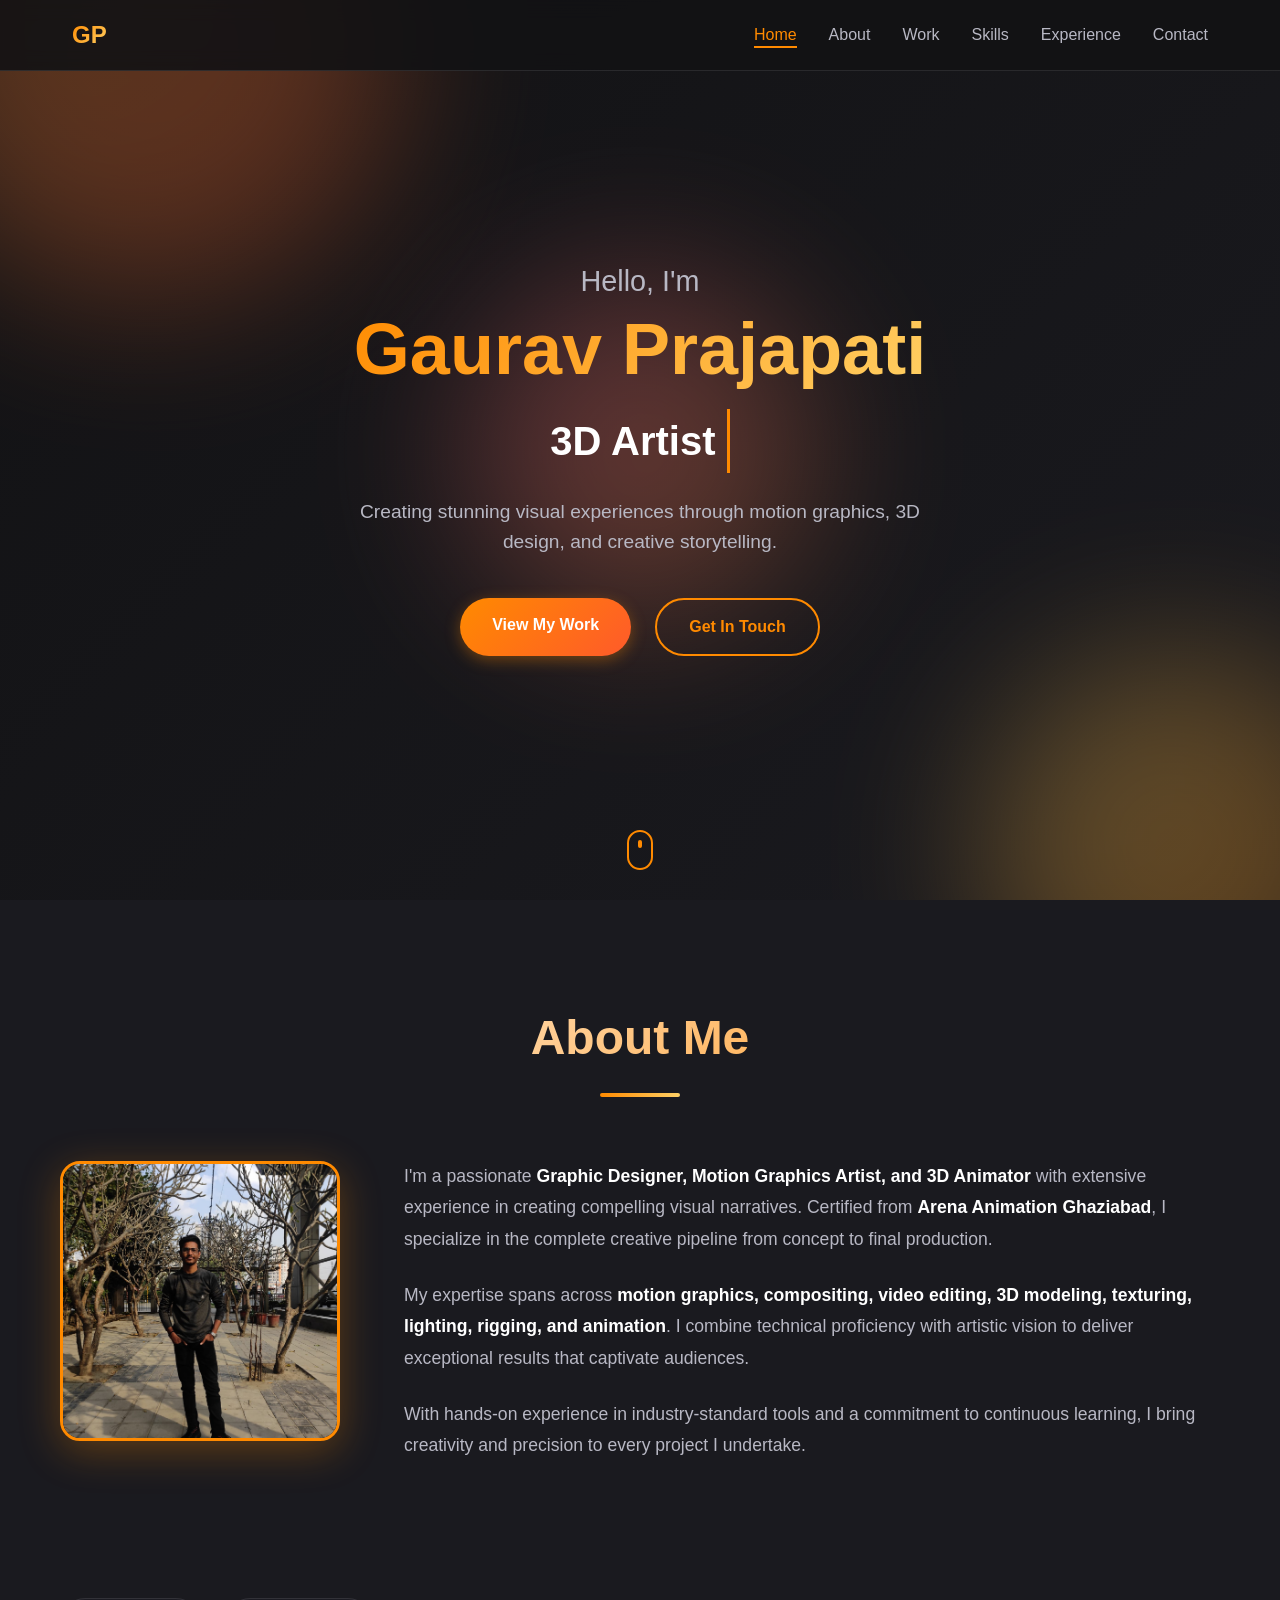
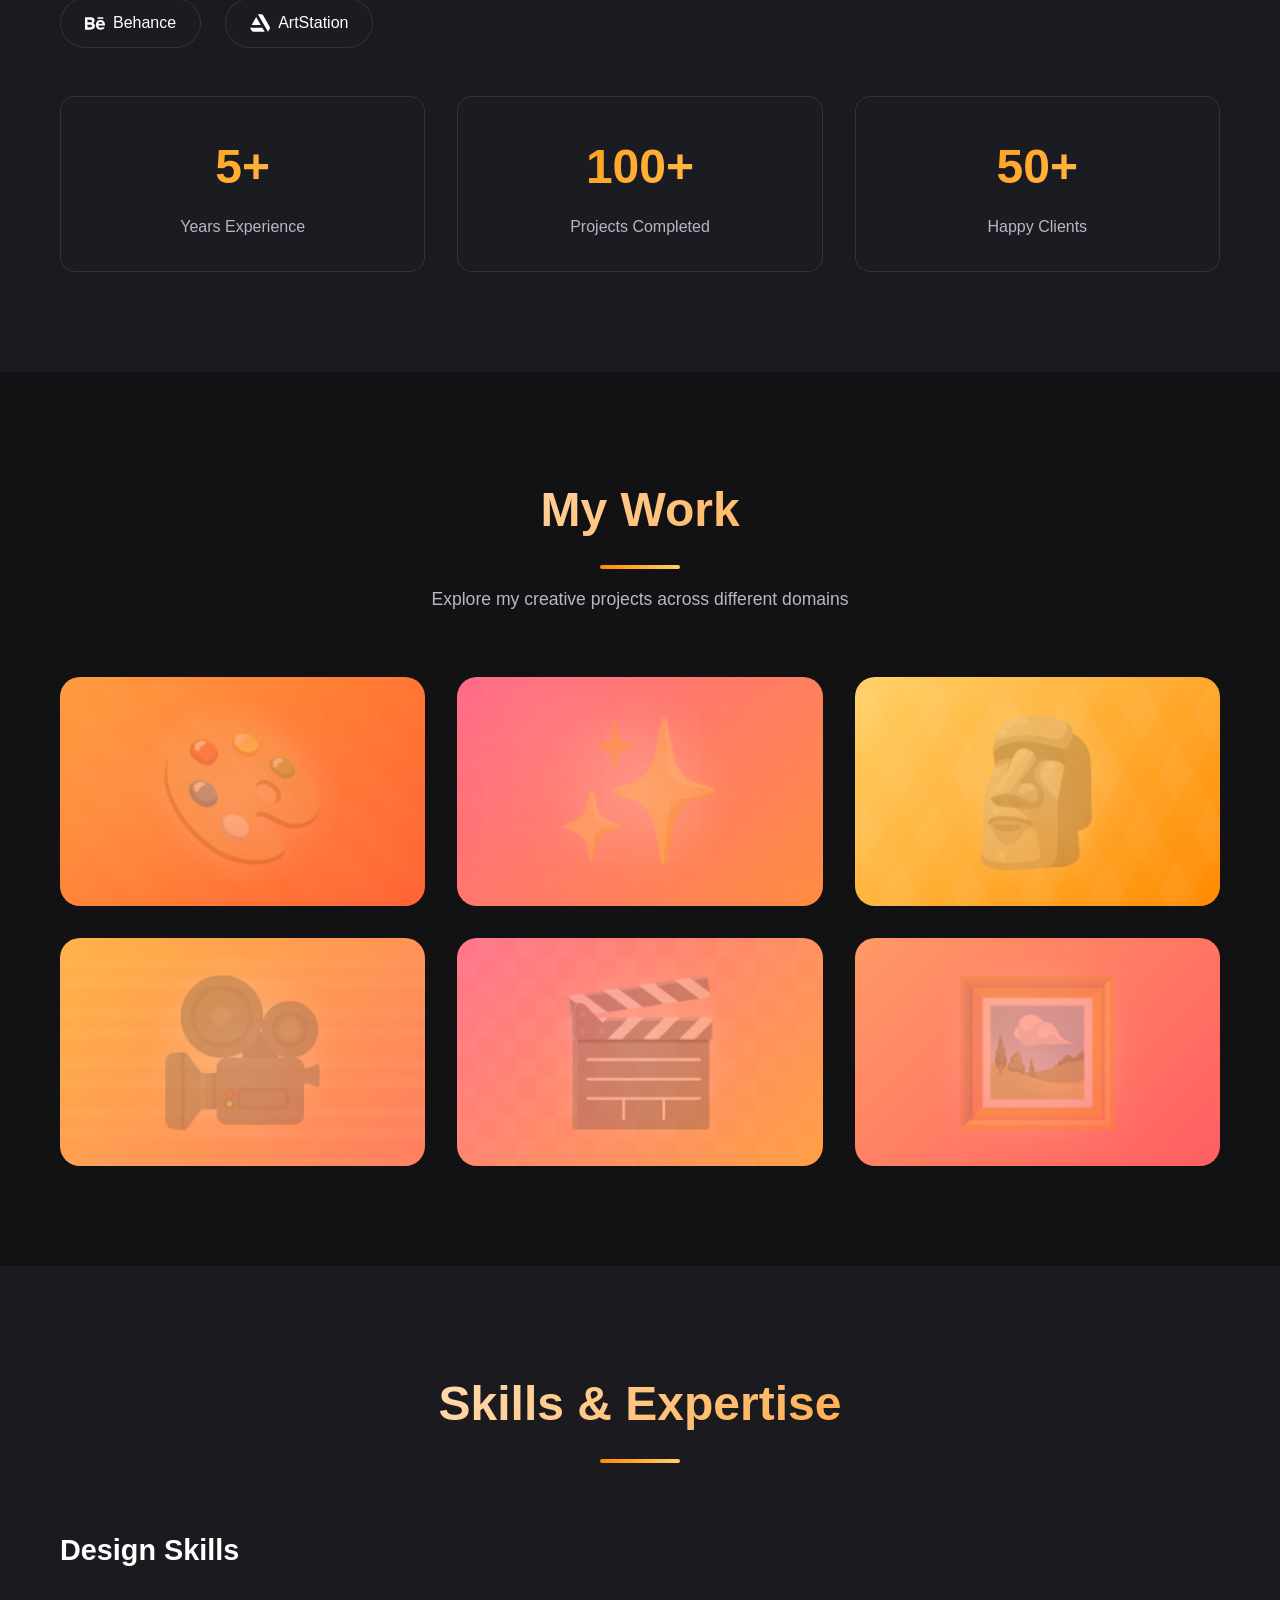
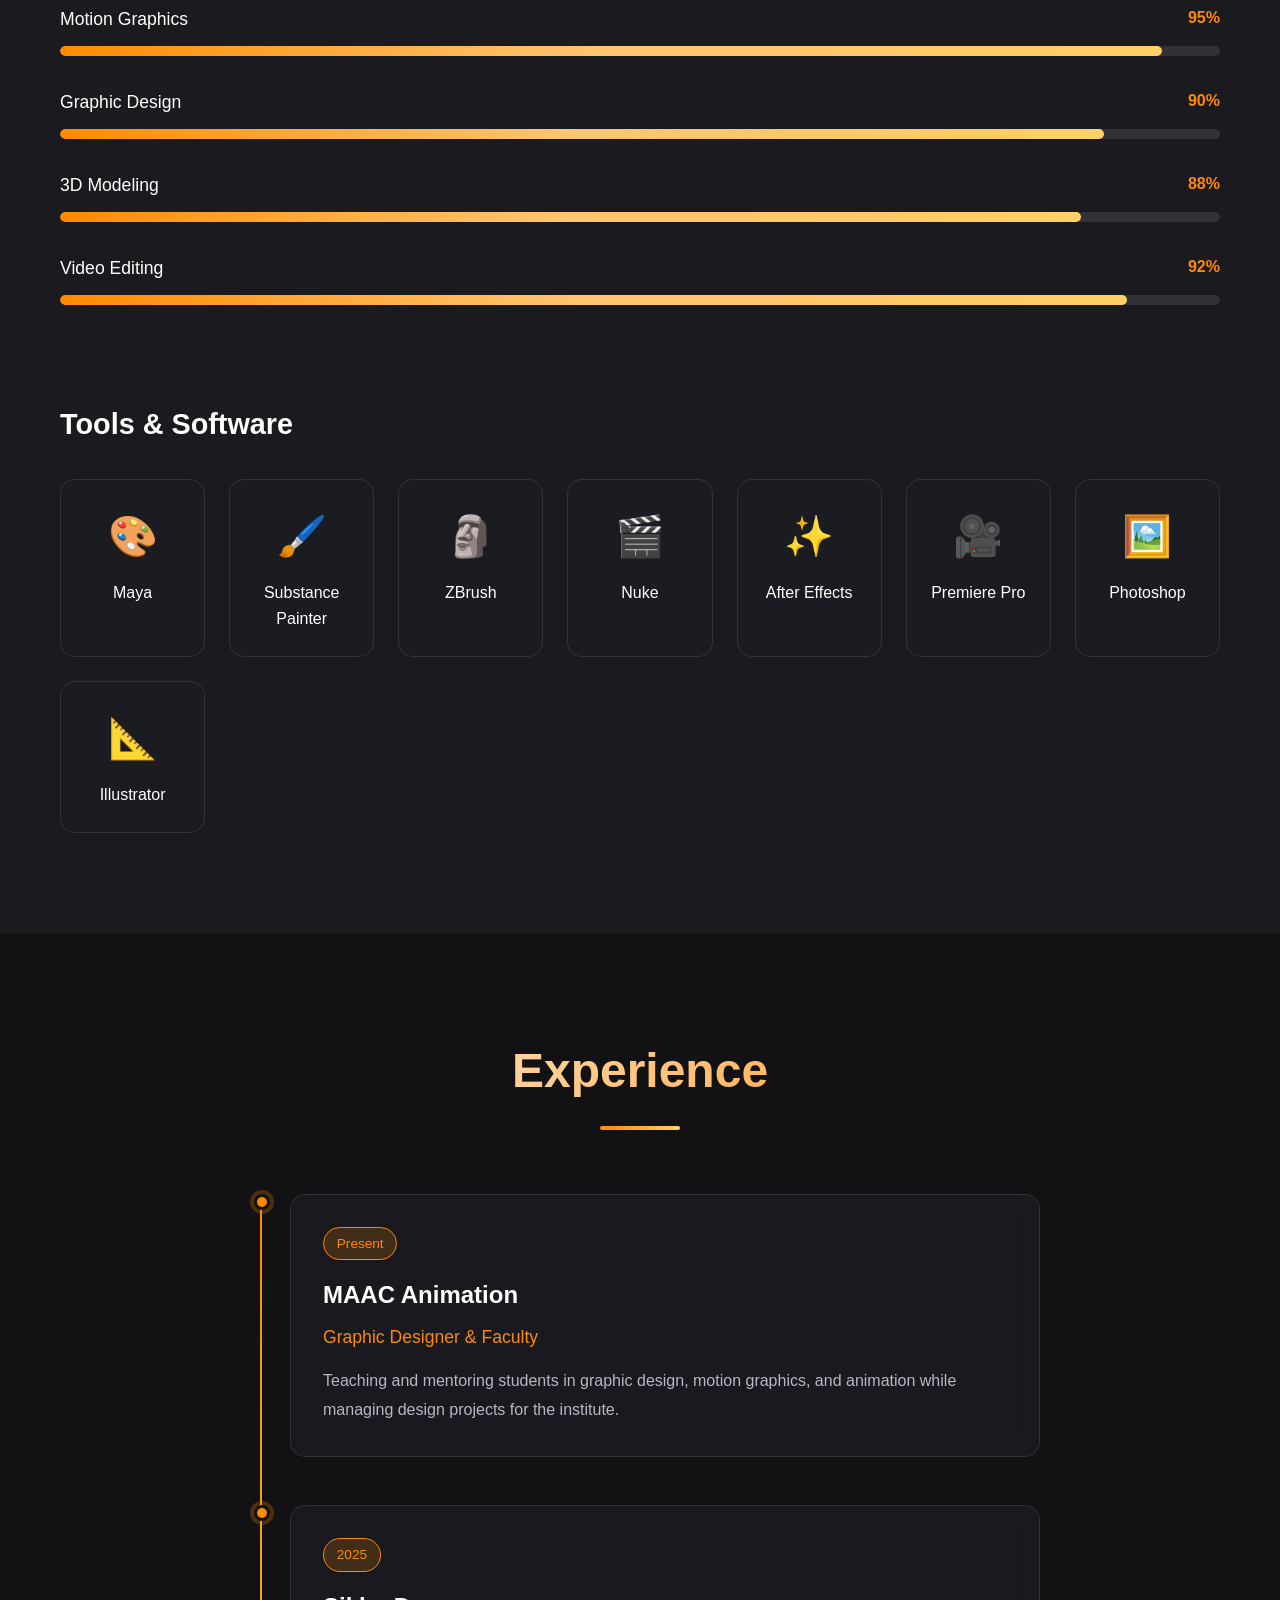
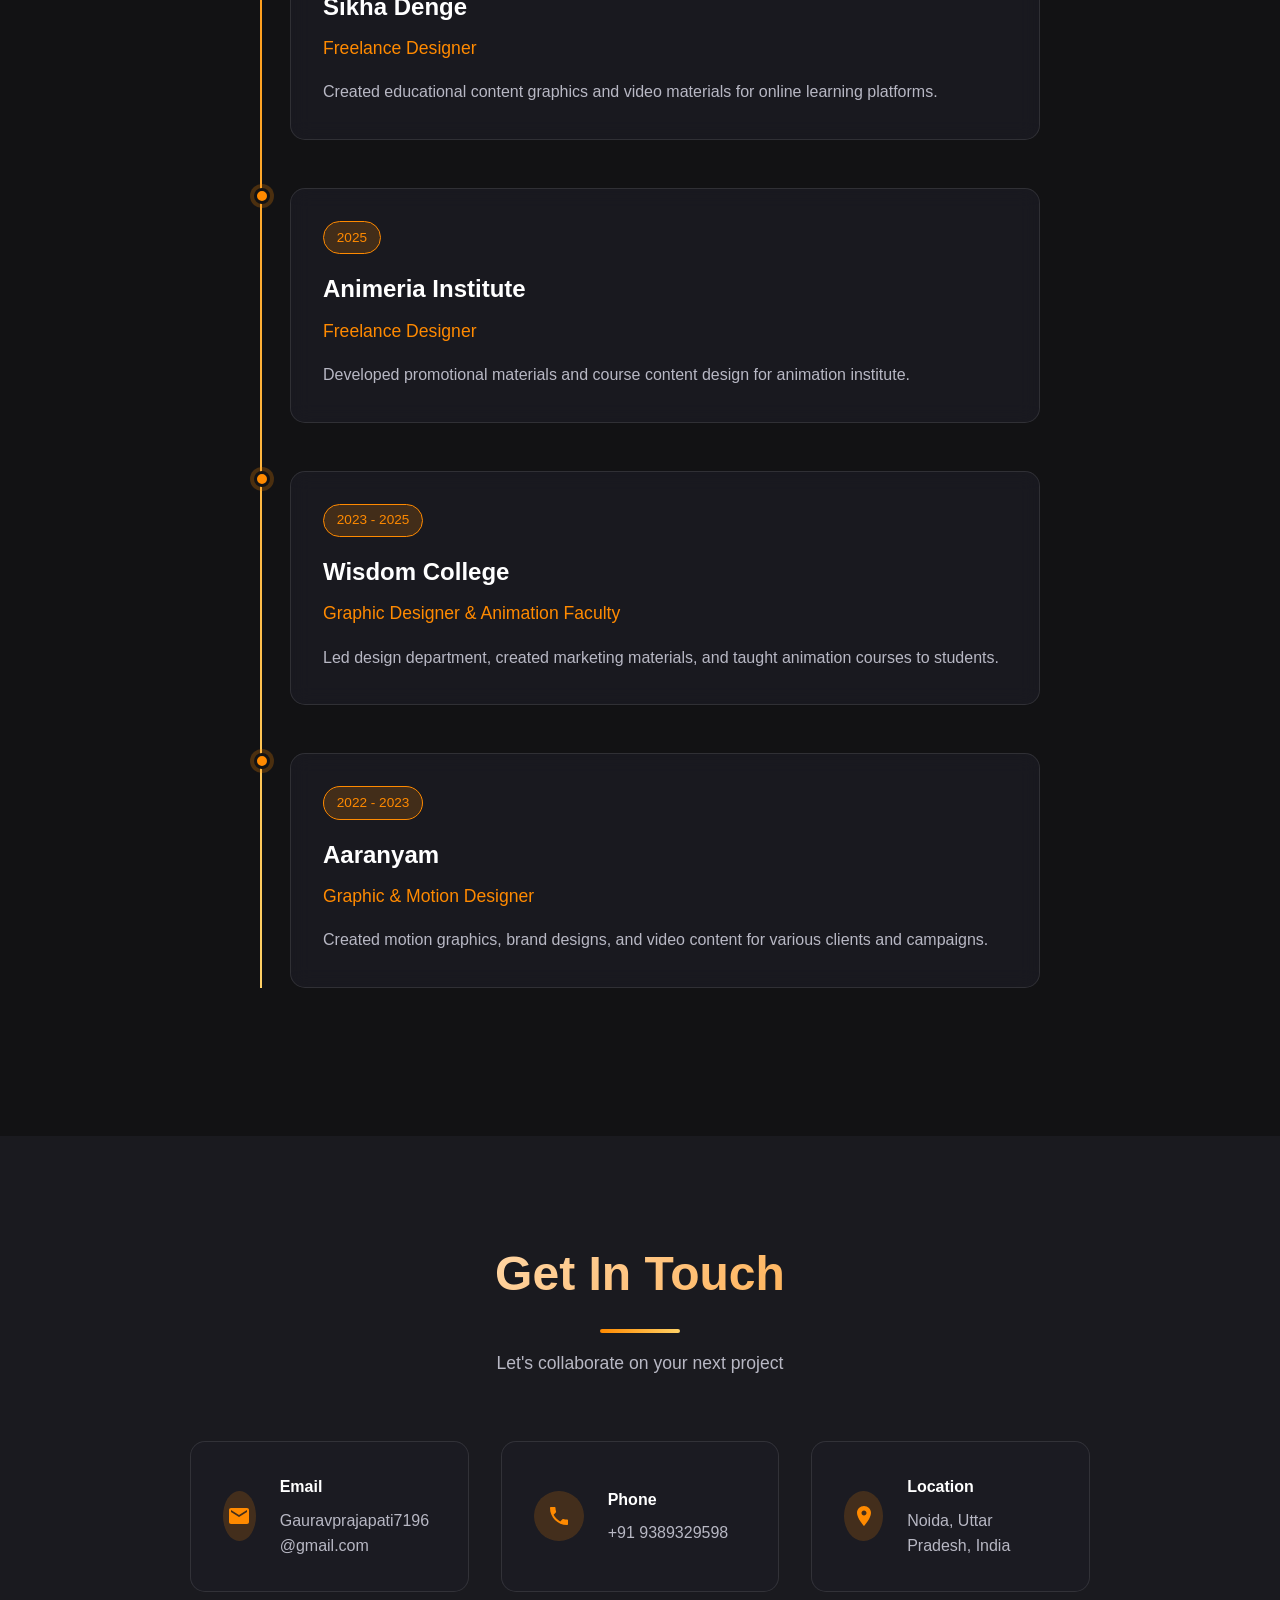
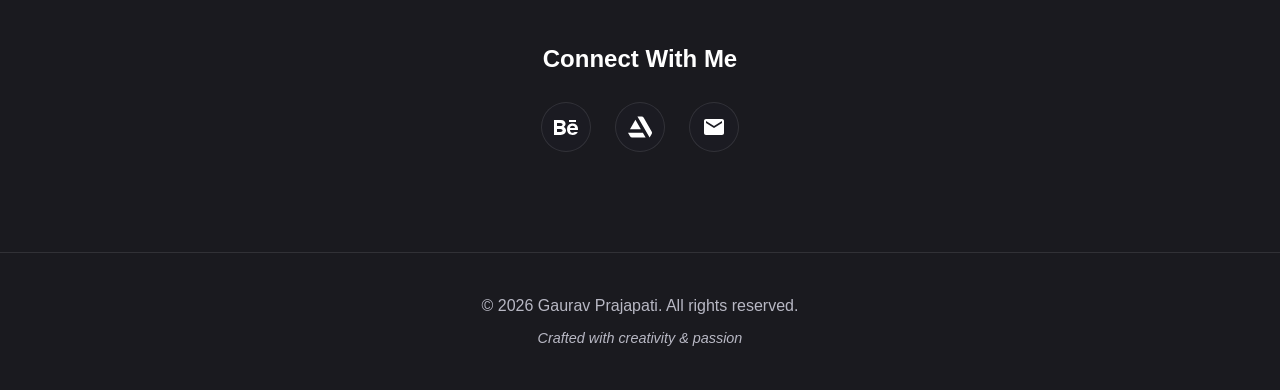
==== index.html @ 37a6b585 "Initial portfolio website" ====
<!DOCTYPE html>
<html lang="en">
<head>
    <meta charset="UTF-8">
    <meta name="viewport" content="width=device-width, initial-scale=1.0">
    <meta name="description" content="Gaurav Prajapati - 3D Artist, Motion Graphics Designer & Graphic Designer Portfolio">
    <title>Gaurav Prajapati | 3D Artist & Motion Designer</title>
    <link rel="stylesheet" href="style.css">
</head>
<body>
    <!-- Navigation -->
    <nav class="navbar" id="navbar">
        <div class="nav-container">
            <div class="logo">
                <span class="logo-text">GP</span>
            </div>
            <ul class="nav-menu">
                <li><a href="#home" class="nav-link">Home</a></li>
                <li><a href="#about" class="nav-link">About</a></li>
                <li><a href="#work" class="nav-link">Work</a></li>
                <li><a href="#skills" class="nav-link">Skills</a></li>
                <li><a href="#experience" class="nav-link">Experience</a></li>
                <li><a href="#contact" class="nav-link">Contact</a></li>
            </ul>
            <div class="hamburger">
                <span></span>
                <span></span>
                <span></span>
            </div>
        </div>
    </nav>

    <!-- Hero Section -->
    <section class="hero" id="home">
        <div class="hero-background">
            <div class="gradient-orb orb-1"></div>
            <div class="gradient-orb orb-2"></div>
            <div class="gradient-orb orb-3"></div>
        </div>
        <div class="hero-content">
            <div class="hero-text">
                <h1 class="hero-title">
                    <span class="greeting">Hello, I'm</span>
                    <span class="name">Gaurav Prajapati</span>
                </h1>
                <h2 class="hero-subtitle">
                    <span class="typed-text"></span>
                    <span class="cursor">&nbsp;</span>
                </h2>
                <p class="hero-description">
                    Creating stunning visual experiences through motion graphics, 3D design, and creative storytelling.
                </p>
                <div class="hero-buttons">
                    <a href="#work" class="btn btn-primary">View My Work</a>
                    <a href="#contact" class="btn btn-secondary">Get In Touch</a>
                </div>
            </div>
        </div>
        <div class="scroll-indicator">
            <div class="mouse">
                <div class="wheel"></div>
            </div>
        </div>
    </section>

    <!-- About Section -->
    <section class="about" id="about">
        <div class="container">
            <div class="section-header">
                <h2 class="section-title">About Me</h2>
                <div class="title-underline"></div>
            </div>
            <div class="about-content">
                <div class="about-profile-section">
                    <div class="profile-image-container">
                        <img src="gaurav-profile.jpg" alt="Gaurav Prajapati Profile" class="profile-image">
                    </div>
                    <div class="about-text">
                        <p class="about-paragraph">
                            I'm a passionate <strong>Graphic Designer, Motion Graphics Artist, and 3D Animator</strong> with extensive experience in creating compelling visual narratives. Certified from <strong>Arena Animation Ghaziabad</strong>, I specialize in the complete creative pipeline from concept to final production.
                        </p>
                        <p class="about-paragraph">
                            My expertise spans across <strong>motion graphics, compositing, video editing, 3D modeling, texturing, lighting, rigging, and animation</strong>. I combine technical proficiency with artistic vision to deliver exceptional results that captivate audiences.
                        </p>
                        <p class="about-paragraph">
                            With hands-on experience in industry-standard tools and a commitment to continuous learning, I bring creativity and precision to every project I undertake.
                        </p>
                    </div>
                </div>
                <div class="about-text-bottom">
                <div class="about-text-bottom">
                    <div class="about-links">
                        <a href="https://www.behance.net/Creativeartline" target="_blank" rel="noopener noreferrer" class="social-link">
                            <svg viewBox="0 0 24 24" width="20" height="20">
                                <path fill="currentColor" d="M22 7h-7v-2h7v2zm1.726 10c-.442 1.297-2.029 3-5.101 3-3.074 0-5.564-1.729-5.564-5.675 0-3.91 2.325-5.92 5.466-5.92 3.082 0 4.964 1.782 5.375 4.426.078.506.109 1.188.095 2.14h-8.027c.13 3.211 3.483 3.312 4.588 2.029h3.168zm-7.686-4h4.965c-.105-1.547-1.136-2.219-2.477-2.219-1.466 0-2.277.768-2.488 2.219zm-9.574 6.988h-6.466v-14.967h6.953c5.476.081 5.58 5.444 2.72 6.906 3.461 1.26 3.577 8.061-3.207 8.061zm-3.466-8.988h3.584c2.508 0 2.906-3-.312-3h-3.272v3zm3.391 3h-3.391v3.016h3.341c3.055 0 2.868-3.016.05-3.016z"/>
                            </svg>
                            Behance
                        </a>
                        <a href="https://www.artstation.com/gauravprajapati" target="_blank" rel="noopener noreferrer" class="social-link">
                            <svg viewBox="0 0 24 24" width="20" height="20">
                                <path fill="currentColor" d="M0 17.723l2.027 3.505h.001a2.424 2.424 0 0 0 2.164 1.333h13.457l-2.792-4.838H0zm24 .025c0-.484-.143-.935-.388-1.314L15.728 2.728a2.424 2.424 0 0 0-2.142-1.289H9.419L21.598 22.54l1.92-3.325c.378-.637.482-.919.482-1.467zm-11.129-3.462L7.428 4.858l-5.444 9.428h10.887z"/>
                            </svg>
                            ArtStation
                        </a>
                    </div>
                </div>
                <div class="about-stats">
                    <div class="stat-card">
                        <div class="stat-number">5+</div>
                        <div class="stat-label">Years Experience</div>
                    </div>
                    <div class="stat-card">
                        <div class="stat-number">100+</div>
                        <div class="stat-label">Projects Completed</div>
                    </div>
                    <div class="stat-card">
                        <div class="stat-number">50+</div>
                        <div class="stat-label">Happy Clients</div>
                    </div>
                </div>
            </div>
        </div>
    </section>

    <!-- My Work Section -->
    <section class="work" id="work">
        <div class="container">
            <div class="section-header">
                <h2 class="section-title">My Work</h2>
                <div class="title-underline"></div>
                <p class="section-subtitle">Explore my creative projects across different domains</p>
            </div>
            <div class="work-grid">
                <div class="project-card" data-category="branding">
                    <div class="project-image">
                        <div class="project-icon">🎨</div>
                        <div class="project-overlay">
                            <div class="project-info">
                                <h3 class="project-title">Branding Design</h3>
                                <p class="project-description">Corporate identity & brand design solutions</p>
                                <div class="project-tags">
                                    <span class="tag">Logo Design</span>
                                    <span class="tag">Brand Identity</span>
                                </div>
                            </div>
                        </div>
                    </div>
                </div>

                <div class="project-card" data-category="motion">
                    <div class="project-image motion-bg">
                        <div class="project-icon">✨</div>
                        <div class="project-overlay">
                            <div class="project-info">
                                <h3 class="project-title">Motion Graphics</h3>
                                <p class="project-description">Dynamic animations & visual effects</p>
                                <div class="project-tags">
                                    <span class="tag">After Effects</span>
                                    <span class="tag">Animation</span>
                                </div>
                            </div>
                        </div>
                    </div>
                </div>

                <div class="project-card" data-category="3d">
                    <div class="project-image threeD-bg">
                        <div class="project-icon">🗿</div>
                        <div class="project-overlay">
                            <div class="project-info">
                                <h3 class="project-title">3D Artwork</h3>
                                <p class="project-description">Character modeling, texturing & rendering</p>
                                <div class="project-tags">
                                    <span class="tag">Maya</span>
                                    <span class="tag">ZBrush</span>
                                </div>
                            </div>
                        </div>
                    </div>
                </div>

                <div class="project-card" data-category="video">
                    <div class="project-image video-bg">
                        <div class="project-icon">🎥</div>
                        <div class="project-overlay">
                            <div class="project-info">
                                <h3 class="project-title">Video Editing</h3>
                                <p class="project-description">Professional video production & editing</p>
                                <div class="project-tags">
                                    <span class="tag">Premiere Pro</span>
                                    <span class="tag">Compositing</span>
                                </div>
                            </div>
                        </div>
                    </div>
                </div>

                <div class="project-card" data-category="motion">
                    <div class="project-image compositing-bg">
                        <div class="project-icon">🎬</div>
                        <div class="project-overlay">
                            <div class="project-info">
                                <h3 class="project-title">Compositing</h3>
                                <p class="project-description">VFX compositing & post-production</p>
                                <div class="project-tags">
                                    <span class="tag">Nuke</span>
                                    <span class="tag">VFX</span>
                                </div>
                            </div>
                        </div>
                    </div>
                </div>

                <div class="project-card" data-category="branding">
                    <div class="project-image design-bg">
                        <div class="project-icon">🖼️</div>
                        <div class="project-overlay">
                            <div class="project-info">
                                <h3 class="project-title">Graphic Design</h3>
                                <p class="project-description">Print & digital design solutions</p>
                                <div class="project-tags">
                                    <span class="tag">Photoshop</span>
                                    <span class="tag">Illustrator</span>
                                </div>
                            </div>
                        </div>
                    </div>
                </div>
            </div>
        </div>
    </section>

    <!-- Skills Section -->
    <section class="skills" id="skills">
        <div class="container">
            <div class="section-header">
                <h2 class="section-title">Skills & Expertise</h2>
                <div class="title-underline"></div>
            </div>
            <div class="skills-content">
                <div class="skill-category">
                    <h3 class="category-title">Design Skills</h3>
                    <div class="skill-item">
                        <div class="skill-header">
                            <span class="skill-name">Motion Graphics</span>
                            <span class="skill-percentage">95%</span>
                        </div>
                        <div class="skill-bar">
                            <div class="skill-progress" data-progress="95"></div>
                        </div>
                    </div>
                    <div class="skill-item">
                        <div class="skill-header">
                            <span class="skill-name">Graphic Design</span>
                            <span class="skill-percentage">90%</span>
                        </div>
                        <div class="skill-bar">
                            <div class="skill-progress" data-progress="90"></div>
                        </div>
                    </div>
                    <div class="skill-item">
                        <div class="skill-header">
                            <span class="skill-name">3D Modeling</span>
                            <span class="skill-percentage">88%</span>
                        </div>
                        <div class="skill-bar">
                            <div class="skill-progress" data-progress="88"></div>
                        </div>
                    </div>
                    <div class="skill-item">
                        <div class="skill-header">
                            <span class="skill-name">Video Editing</span>
                            <span class="skill-percentage">92%</span>
                        </div>
                        <div class="skill-bar">
                            <div class="skill-progress" data-progress="92"></div>
                        </div>
                    </div>
                </div>

                <div class="tools-grid">
                    <h3 class="category-title">Tools & Software</h3>
                    <div class="tools-list">
                        <div class="tool-card">
                            <div class="tool-icon">🎨</div>
                            <div class="tool-name">Maya</div>
                        </div>
                        <div class="tool-card">
                            <div class="tool-icon">🖌️</div>
                            <div class="tool-name">Substance Painter</div>
                        </div>
                        <div class="tool-card">
                            <div class="tool-icon">🗿</div>
                            <div class="tool-name">ZBrush</div>
                        </div>
                        <div class="tool-card">
                            <div class="tool-icon">🎬</div>
                            <div class="tool-name">Nuke</div>
                        </div>
                        <div class="tool-card">
                            <div class="tool-icon">✨</div>
                            <div class="tool-name">After Effects</div>
                        </div>
                        <div class="tool-card">
                            <div class="tool-icon">🎥</div>
                            <div class="tool-name">Premiere Pro</div>
                        </div>
                        <div class="tool-card">
                            <div class="tool-icon">🖼️</div>
                            <div class="tool-name">Photoshop</div>
                        </div>
                        <div class="tool-card">
                            <div class="tool-icon">📐</div>
                            <div class="tool-name">Illustrator</div>
                        </div>
                    </div>
                </div>
            </div>
        </div>
    </section>

    <!-- Experience Section -->
    <section class="experience" id="experience">
        <div class="container">
            <div class="section-header">
                <h2 class="section-title">Experience</h2>
                <div class="title-underline"></div>
            </div>
            <div class="timeline">
                <div class="timeline-item">
                    <div class="timeline-dot"></div>
                    <div class="timeline-content">
                        <div class="timeline-date">Present</div>
                        <h3 class="timeline-title">MAAC Animation</h3>
                        <h4 class="timeline-position">Graphic Designer & Faculty</h4>
                        <p class="timeline-description">
                            Teaching and mentoring students in graphic design, motion graphics, and animation while managing design projects for the institute.
                        </p>
                    </div>
                </div>

                <div class="timeline-item">
                    <div class="timeline-dot"></div>
                    <div class="timeline-content">
                        <div class="timeline-date">2025</div>
                        <h3 class="timeline-title">Sikha Denge</h3>
                        <h4 class="timeline-position">Freelance Designer</h4>
                        <p class="timeline-description">
                            Created educational content graphics and video materials for online learning platforms.
                        </p>
                    </div>
                </div>

                <div class="timeline-item">
                    <div class="timeline-dot"></div>
                    <div class="timeline-content">
                        <div class="timeline-date">2025</div>
                        <h3 class="timeline-title">Animeria Institute</h3>
                        <h4 class="timeline-position">Freelance Designer</h4>
                        <p class="timeline-description">
                            Developed promotional materials and course content design for animation institute.
                        </p>
                    </div>
                </div>

                <div class="timeline-item">
                    <div class="timeline-dot"></div>
                    <div class="timeline-content">
                        <div class="timeline-date">2023 - 2025</div>
                        <h3 class="timeline-title">Wisdom College</h3>
                        <h4 class="timeline-position">Graphic Designer & Animation Faculty</h4>
                        <p class="timeline-description">
                            Led design department, created marketing materials, and taught animation courses to students.
                        </p>
                    </div>
                </div>

                <div class="timeline-item">
                    <div class="timeline-dot"></div>
                    <div class="timeline-content">
                        <div class="timeline-date">2022 - 2023</div>
                        <h3 class="timeline-title">Aaranyam</h3>
                        <h4 class="timeline-position">Graphic & Motion Designer</h4>
                        <p class="timeline-description">
                            Created motion graphics, brand designs, and video content for various clients and campaigns.
                        </p>
                    </div>
                </div>
            </div>
        </div>
    </section>

    <!-- Contact Section -->
    <section class="contact" id="contact">
        <div class="container">
            <div class="section-header">
                <h2 class="section-title">Get In Touch</h2>
                <div class="title-underline"></div>
                <p class="section-subtitle">Let's collaborate on your next project</p>
            </div>
            <div class="contact-content">
                <div class="contact-info">
                    <div class="contact-card">
                        <div class="contact-icon">
                            <svg viewBox="0 0 24 24" width="24" height="24">
                                <path fill="currentColor" d="M20 4H4c-1.1 0-1.99.9-1.99 2L2 18c0 1.1.9 2 2 2h16c1.1 0 2-.9 2-2V6c0-1.1-.9-2-2-2zm0 4l-8 5-8-5V6l8 5 8-5v2z"/>
                            </svg>
                        </div>
                        <div class="contact-details">
                            <h4>Email</h4>
                            <a href="mailto:Gauravprajapati7196@gmail.com">Gauravprajapati7196@gmail.com</a>
                        </div>
                    </div>

                    <div class="contact-card">
                        <div class="contact-icon">
                            <svg viewBox="0 0 24 24" width="24" height="24">
                                <path fill="currentColor" d="M6.62 10.79c1.44 2.83 3.76 5.14 6.59 6.59l2.2-2.2c.27-.27.67-.36 1.02-.24 1.12.37 2.33.57 3.57.57.55 0 1 .45 1 1V20c0 .55-.45 1-1 1-9.39 0-17-7.61-17-17 0-.55.45-1 1-1h3.5c.55 0 1 .45 1 1 0 1.25.2 2.45.57 3.57.11.35.03.74-.25 1.02l-2.2 2.2z"/>
                            </svg>
                        </div>
                        <div class="contact-details">
                            <h4>Phone</h4>
                            <a href="tel:+919389329598">+91 9389329598</a>
                        </div>
                    </div>

                    <div class="contact-card">
                        <div class="contact-icon">
                            <svg viewBox="0 0 24 24" width="24" height="24">
                                <path fill="currentColor" d="M12 2C8.13 2 5 5.13 5 9c0 5.25 7 13 7 13s7-7.75 7-13c0-3.87-3.13-7-7-7zm0 9.5c-1.38 0-2.5-1.12-2.5-2.5s1.12-2.5 2.5-2.5 2.5 1.12 2.5 2.5-1.12 2.5-2.5 2.5z"/>
                            </svg>
                        </div>
                        <div class="contact-details">
                            <h4>Location</h4>
                            <p>Noida, Uttar Pradesh, India</p>
                        </div>
                    </div>
                </div>

                <div class="social-links">
                    <h3>Connect With Me</h3>
                    <div class="social-icons">
                        <a href="https://www.behance.net/Creativeartline" target="_blank" rel="noopener noreferrer" class="social-icon" aria-label="Behance">
                            <svg viewBox="0 0 24 24" width="24" height="24">
                                <path fill="currentColor" d="M22 7h-7v-2h7v2zm1.726 10c-.442 1.297-2.029 3-5.101 3-3.074 0-5.564-1.729-5.564-5.675 0-3.91 2.325-5.92 5.466-5.92 3.082 0 4.964 1.782 5.375 4.426.078.506.109 1.188.095 2.14h-8.027c.13 3.211 3.483 3.312 4.588 2.029h3.168zm-7.686-4h4.965c-.105-1.547-1.136-2.219-2.477-2.219-1.466 0-2.277.768-2.488 2.219zm-9.574 6.988h-6.466v-14.967h6.953c5.476.081 5.58 5.444 2.72 6.906 3.461 1.26 3.577 8.061-3.207 8.061zm-3.466-8.988h3.584c2.508 0 2.906-3-.312-3h-3.272v3zm3.391 3h-3.391v3.016h3.341c3.055 0 2.868-3.016.05-3.016z"/>
                            </svg>
                        </a>
                        <a href="https://www.artstation.com/gauravprajapati" target="_blank" rel="noopener noreferrer" class="social-icon" aria-label="ArtStation">
                            <svg viewBox="0 0 24 24" width="24" height="24">
                                <path fill="currentColor" d="M0 17.723l2.027 3.505h.001a2.424 2.424 0 0 0 2.164 1.333h13.457l-2.792-4.838H0zm24 .025c0-.484-.143-.935-.388-1.314L15.728 2.728a2.424 2.424 0 0 0-2.142-1.289H9.419L21.598 22.54l1.92-3.325c.378-.637.482-.919.482-1.467zm-11.129-3.462L7.428 4.858l-5.444 9.428h10.887z"/>
                            </svg>
                        </a>
                        <a href="mailto:Gauravprajapati7196@gmail.com" class="social-icon" aria-label="Email">
                            <svg viewBox="0 0 24 24" width="24" height="24">
                                <path fill="currentColor" d="M20 4H4c-1.1 0-1.99.9-1.99 2L2 18c0 1.1.9 2 2 2h16c1.1 0 2-.9 2-2V6c0-1.1-.9-2-2-2zm0 4l-8 5-8-5V6l8 5 8-5v2z"/>
                            </svg>
                        </a>
                    </div>
                </div>
            </div>
        </div>
    </section>

    <!-- Footer -->
    <footer class="footer">
        <div class="container">
            <p>&copy; 2026 Gaurav Prajapati. All rights reserved.</p>
            <p class="footer-tagline">Crafted with creativity & passion</p>
        </div>
    </footer>

    <script src="script.js"></script>
</body>
</html>
---- style.css ----
/* ===== CSS Variables ===== */
:root {
    --primary-color: #ff8a00;
    --secondary-color: #ff5a2a;
    --accent-color: #ffd166;
    --bg-dark: #121214;
    --bg-darker: #1a1a1f;
    --bg-card: rgba(29, 29, 36, 0.72);
    --text-primary: #ffffff;
    --text-secondary: #b8b8c4;
    --gradient-1: linear-gradient(135deg, #ff9a3c 0%, #ff5f2e 100%);
    --gradient-2: linear-gradient(135deg, #ff6a88 0%, #ff8c42 100%);
    --gradient-3: linear-gradient(135deg, #ffd166 0%, #ff8a00 100%);
    --gradient-4: linear-gradient(135deg, #ffb347 0%, #ff7e5f 100%);
    --shadow: 0 8px 32px 0 rgba(255, 138, 0, 0.18);
    --shadow-hover: 0 12px 48px 0 rgba(255, 138, 0, 0.3);
}

/* ===== Global Styles ===== */
* {
    margin: 0;
    padding: 0;
    box-sizing: border-box;
}

html {
    scroll-behavior: smooth;
    scroll-padding-top: 80px;
}

body {
    font-family: 'Segoe UI', Tahoma, Geneva, Verdana, sans-serif;
    background: var(--bg-dark);
    color: var(--text-primary);
    line-height: 1.6;
    overflow-x: hidden;
}

.container {
    max-width: 1200px;
    margin: 0 auto;
    padding: 0 20px;
}

/* ===== Navigation ===== */
.navbar {
    position: fixed;
    top: 0;
    width: 100%;
    background: rgba(18, 18, 20, 0.9);
    backdrop-filter: blur(10px);
    -webkit-backdrop-filter: blur(10px);
    border-bottom: 1px solid rgba(255, 255, 255, 0.1);
    z-index: 1000;
    transition: all 0.3s ease;
}

.navbar.scrolled {
    background: rgba(26, 26, 31, 0.95);
    box-shadow: var(--shadow);
}

.nav-container {
    max-width: 1200px;
    margin: 0 auto;
    padding: 1rem 2rem;
    display: flex;
    justify-content: space-between;
    align-items: center;
}

.logo {
    font-size: 1.5rem;
    font-weight: bold;
}

.logo-text {
    background: linear-gradient(135deg, var(--primary-color), var(--accent-color));
    -webkit-background-clip: text;
    -webkit-text-fill-color: transparent;
    background-clip: text;
}

.nav-menu {
    display: flex;
    list-style: none;
    gap: 2rem;
}

.nav-link {
    color: var(--text-secondary);
    text-decoration: none;
    font-weight: 500;
    transition: all 0.3s ease;
    position: relative;
}

.nav-link::after {
    content: '';
    position: absolute;
    bottom: -5px;
    left: 0;
    width: 0;
    height: 2px;
    background: var(--primary-color);
    transition: width 0.3s ease;
}

.nav-link:hover,
.nav-link.active {
    color: var(--primary-color);
}

.nav-link:hover::after,
.nav-link.active::after {
    width: 100%;
}

.hamburger {
    display: none;
    flex-direction: column;
    cursor: pointer;
    gap: 4px;
}

.hamburger span {
    width: 25px;
    height: 3px;
    background: var(--text-primary);
    border-radius: 3px;
    transition: all 0.3s ease;
}

/* ===== Hero Section ===== */
.hero {
    min-height: 100vh;
    display: flex;
    flex-direction: column;
    justify-content: center;
    align-items: center;
    position: relative;
    overflow: hidden;
    padding: 100px 20px 80px;
    background: linear-gradient(135deg, var(--bg-dark) 0%, var(--bg-darker) 100%);
}

.hero-background {
    position: absolute;
    top: 0;
    left: 0;
    width: 100%;
    height: 100%;
    overflow: hidden;
}

.gradient-orb {
    position: absolute;
    border-radius: 50%;
    filter: blur(80px);
    opacity: 0.3;
    animation: float 20s infinite ease-in-out;
}

.orb-1 {
    width: 500px;
    height: 500px;
    background: var(--gradient-1);
    top: -200px;
    left: -100px;
    animation-delay: 0s;
}

.orb-2 {
    width: 400px;
    height: 400px;
    background: var(--gradient-3);
    bottom: -150px;
    right: -100px;
    animation-delay: 7s;
}

.orb-3 {
    width: 350px;
    height: 350px;
    background: var(--gradient-2);
    top: 50%;
    left: 50%;
    transform: translate(-50%, -50%);
    animation-delay: 14s;
}

@keyframes float {
    0%, 100% {
        transform: translate(0, 0) scale(1);
    }
    33% {
        transform: translate(50px, -50px) scale(1.1);
    }
    66% {
        transform: translate(-50px, 50px) scale(0.9);
    }
}

.hero-content {
    position: relative;
    z-index: 2;
    text-align: center;
    max-width: 900px;
}

.hero-title {
    font-size: clamp(2.5rem, 6vw, 4.5rem);
    margin-bottom: 1rem;
    line-height: 1.2;
}

.greeting {
    display: block;
    font-size: clamp(1.2rem, 3vw, 1.8rem);
    color: var(--text-secondary);
    font-weight: 400;
    margin-bottom: 0.5rem;
}

.name {
    display: block;
    background: linear-gradient(135deg, var(--primary-color), var(--accent-color));
    -webkit-background-clip: text;
    -webkit-text-fill-color: transparent;
    background-clip: text;
    font-weight: 700;
}

.hero-subtitle {
    font-size: clamp(1.5rem, 4vw, 2.5rem);
    color: var(--text-secondary);
    margin-bottom: 1.5rem;
    min-height: 60px;
}

.typed-text {
    color: var(--text-primary);
}

.cursor {
    display: inline-block;
    width: 3px;
    background: var(--primary-color);
    animation: blink 0.7s infinite;
}

@keyframes blink {
    0%, 100% { opacity: 1; }
    50% { opacity: 0; }
}

.hero-description {
    font-size: clamp(1rem, 2vw, 1.2rem);
    color: var(--text-secondary);
    margin-bottom: 2.5rem;
    max-width: 600px;
    margin-left: auto;
    margin-right: auto;
}

.hero-buttons {
    display: flex;
    gap: 1.5rem;
    justify-content: center;
    flex-wrap: wrap;
}

.btn {
    padding: 0.9rem 2rem;
    border-radius: 50px;
    text-decoration: none;
    font-weight: 600;
    font-size: 1rem;
    transition: all 0.3s ease;
    display: inline-block;
    position: relative;
    overflow: hidden;
}

.btn-primary {
    background: linear-gradient(135deg, var(--primary-color), var(--secondary-color));
    color: white;
    box-shadow: 0 4px 15px rgba(255, 138, 0, 0.35);
}

.btn-primary:hover {
    transform: translateY(-3px);
    box-shadow: 0 8px 25px rgba(255, 138, 0, 0.55);
}

.btn-secondary {
    background: transparent;
    color: var(--primary-color);
    border: 2px solid var(--primary-color);
}

.btn-secondary:hover {
    background: var(--primary-color);
    color: white;
    transform: translateY(-3px);
}

.scroll-indicator {
    position: absolute;
    bottom: 30px;
    left: 50%;
    transform: translateX(-50%);
    z-index: 2;
}

.mouse {
    width: 26px;
    height: 40px;
    border: 2px solid var(--primary-color);
    border-radius: 20px;
    position: relative;
    animation: bounce 2s infinite;
}

.wheel {
    width: 4px;
    height: 8px;
    background: var(--primary-color);
    border-radius: 2px;
    position: absolute;
    top: 8px;
    left: 50%;
    transform: translateX(-50%);
    animation: scroll 2s infinite;
}

@keyframes bounce {
    0%, 100% { transform: translateY(0); }
    50% { transform: translateY(10px); }
}

@keyframes scroll {
    0% { opacity: 1; top: 8px; }
    100% { opacity: 0; top: 24px; }
}

/* ===== Section Styles ===== */
section {
    padding: 100px 20px;
    position: relative;
}

.section-header {
    text-align: center;
    margin-bottom: 4rem;
}

.section-title {
    font-size: clamp(2rem, 5vw, 3rem);
    margin-bottom: 1rem;
    background: linear-gradient(135deg, var(--text-primary), var(--primary-color));
    -webkit-background-clip: text;
    -webkit-text-fill-color: transparent;
    background-clip: text;
}

.title-underline {
    width: 80px;
    height: 4px;
    background: linear-gradient(90deg, var(--primary-color), var(--accent-color));
    margin: 0 auto 1rem;
    border-radius: 2px;
}

.section-subtitle {
    color: var(--text-secondary);
    font-size: 1.1rem;
}

/* ===== About Section ===== */
.about {
    background: var(--bg-darker);
}

.about-content {
    display: grid;
    grid-template-columns: 1fr;
    gap: 3rem;
}

.about-profile-section {
    display: flex;
    gap: 3rem;
    align-items: flex-start;
    margin-bottom: 2rem;
}

.profile-image-container {
    flex-shrink: 0;
}

.profile-image {
    width: 280px;
    height: 280px;
    border-radius: 20px;
    object-fit: cover;
    border: 3px solid var(--primary-color);
    box-shadow: 0 10px 40px rgba(255, 138, 0, 0.3);
    transition: all 0.3s ease;
}

.profile-image:hover {
    transform: translateY(-10px) scale(1.02);
    box-shadow: 0 15px 60px rgba(255, 138, 0, 0.42);
}

.about-text {
    max-width: 800px;
    margin: 0 auto;
}

.about-paragraph {
    color: var(--text-secondary);
    margin-bottom: 1.5rem;
    font-size: 1.1rem;
    line-height: 1.8;
}

.about-paragraph strong {
    color: var(--text-primary);
    font-weight: 600;
}

.about-links {
    display: flex;
    gap: 1.5rem;
    margin-top: 2rem;
    flex-wrap: wrap;
}

.social-link {
    display: flex;
    align-items: center;
    gap: 0.5rem;
    padding: 0.7rem 1.5rem;
    background: var(--bg-card);
    backdrop-filter: blur(10px);
    border: 1px solid rgba(255, 255, 255, 0.1);
    border-radius: 50px;
    color: var(--text-primary);
    text-decoration: none;
    transition: all 0.3s ease;
}

.social-link:hover {
    transform: translateY(-3px);
    border-color: var(--primary-color);
    box-shadow: var(--shadow-hover);
}

.about-stats {
    display: grid;
    grid-template-columns: repeat(auto-fit, minmax(200px, 1fr));
    gap: 2rem;
    margin-top: 3rem;
}

.stat-card {
    background: var(--bg-card);
    backdrop-filter: blur(10px);
    border: 1px solid rgba(255, 255, 255, 0.1);
    border-radius: 15px;
    padding: 2rem;
    text-align: center;
    transition: all 0.3s ease;
}

.stat-card:hover {
    transform: translateY(-5px);
    border-color: var(--primary-color);
    box-shadow: var(--shadow-hover);
}

.stat-number {
    font-size: 3rem;
    font-weight: 700;
    background: linear-gradient(135deg, var(--primary-color), var(--accent-color));
    -webkit-background-clip: text;
    -webkit-text-fill-color: transparent;
    background-clip: text;
    margin-bottom: 0.5rem;
}

.stat-label {
    color: var(--text-secondary);
    font-size: 1rem;
}

/* ===== Work Section ===== */
.work-grid {
    display: grid;
    grid-template-columns: repeat(auto-fit, minmax(350px, 1fr));
    gap: 2rem;
}

.project-card {
    position: relative;
    border-radius: 20px;
    overflow: hidden;
    aspect-ratio: 16/10;
    cursor: pointer;
    transition: all 0.3s ease;
}

.project-card:hover {
    transform: translateY(-10px);
}

.project-image {
    width: 100%;
    height: 100%;
    background: linear-gradient(135deg, #ff9a3c 0%, #ff5f2e 100%);
    position: relative;
    display: flex;
    align-items: center;
    justify-content: center;
    overflow: hidden;
}

.project-image::before {
    content: '';
    position: absolute;
    width: 100%;
    height: 100%;
    background-image: 
        radial-gradient(circle at 20% 50%, rgba(255, 255, 255, 0.1) 0%, transparent 50%),
        radial-gradient(circle at 80% 80%, rgba(255, 255, 255, 0.08) 0%, transparent 50%),
        repeating-linear-gradient(
            45deg,
            transparent,
            transparent 20px,
            rgba(255, 255, 255, 0.02) 20px,
            rgba(255, 255, 255, 0.02) 40px
        );
    opacity: 0.6;
}

.project-image::after {
    content: '';
    position: absolute;
    width: 200px;
    height: 200px;
    border-radius: 50%;
    background: radial-gradient(circle, rgba(255, 255, 255, 0.15) 0%, transparent 70%);
    animation: float 8s ease-in-out infinite;
}

@keyframes float {
    0%, 100% { transform: translate(0, 0) scale(1); }
    50% { transform: translate(30px, -30px) scale(1.1); }
}

.motion-bg {
    background: linear-gradient(135deg, #ff6a88 0%, #ff8c42 100%);
}

.motion-bg::before {
    background-image: 
        linear-gradient(90deg, rgba(255, 255, 255, 0.05) 1px, transparent 1px),
        linear-gradient(rgba(255, 255, 255, 0.05) 1px, transparent 1px),
        radial-gradient(circle at 30% 30%, rgba(255, 255, 255, 0.1) 0%, transparent 50%);
    background-size: 30px 30px, 30px 30px, 100% 100%;
    animation: gridSlide 20s linear infinite;
}

@keyframes gridSlide {
    0% { background-position: 0 0, 0 0, 0 0; }
    100% { background-position: 30px 30px, 30px 30px, 0 0; }
}

.threeD-bg {
    background: linear-gradient(135deg, #ffd166 0%, #ff8a00 100%);
}

.threeD-bg::before {
    background-image:
        repeating-linear-gradient(
            60deg,
            transparent,
            transparent 30px,
            rgba(255, 255, 255, 0.05) 30px,
            rgba(255, 255, 255, 0.05) 60px
        ),
        repeating-linear-gradient(
            -60deg,
            transparent,
            transparent 30px,
            rgba(255, 255, 255, 0.05) 30px,
            rgba(255, 255, 255, 0.05) 60px
        );
}

.video-bg {
    background: linear-gradient(135deg, #ffb347 0%, #ff7e5f 100%);
}

.video-bg::before {
    background-image:
        repeating-linear-gradient(
            0deg,
            rgba(255, 255, 255, 0.1) 0px,
            rgba(255, 255, 255, 0.1) 10px,
            transparent 10px,
            transparent 20px,
            rgba(255, 255, 255, 0.1) 20px,
            rgba(255, 255, 255, 0.1) 30px,
            transparent 30px,
            transparent 50px
        );
    background-size: 100% 50px;
    opacity: 0.3;
}

.compositing-bg {
    background: linear-gradient(135deg, #ff758c 0%, #ff9f43 100%);
}

.compositing-bg::before {
    background-image:
        linear-gradient(45deg, rgba(255, 255, 255, 0.05) 25%, transparent 25%),
        linear-gradient(-45deg, rgba(255, 255, 255, 0.05) 25%, transparent 25%),
        linear-gradient(45deg, transparent 75%, rgba(255, 255, 255, 0.05) 75%),
        linear-gradient(-45deg, transparent 75%, rgba(255, 255, 255, 0.05) 75%);
    background-size: 40px 40px;
    background-position: 0 0, 0 20px, 20px -20px, -20px 0px;
}

.design-bg {
    background: linear-gradient(135deg, #ff9966 0%, #ff5e62 100%);
}

.design-bg::before {
    background-image:
        radial-gradient(circle at 25% 25%, rgba(255, 255, 255, 0.08) 2%, transparent 3%),
        radial-gradient(circle at 75% 75%, rgba(255, 255, 255, 0.08) 2%, transparent 3%),
        radial-gradient(circle at 50% 50%, rgba(255, 255, 255, 0.05) 3%, transparent 4%);
    background-size: 50px 50px, 50px 50px, 80px 80px;
    animation: dotMove 15s linear infinite;
}

@keyframes dotMove {
    0% { background-position: 0 0, 0 0, 0 0; }
    100% { background-position: 50px 50px, -50px -50px, 80px 80px; }
}

.project-icon {
    position: absolute;
    font-size: 140px;
    opacity: 0.25;
    z-index: 1;
    transition: all 0.5s ease;
    pointer-events: none;
    filter: drop-shadow(0 0 20px rgba(255, 255, 255, 0.3));
    animation: iconFloat 6s ease-in-out infinite;
}

@keyframes iconFloat {
    0%, 100% { transform: translateY(0px) rotate(0deg); }
    25% { transform: translateY(-15px) rotate(5deg); }
    75% { transform: translateY(15px) rotate(-5deg); }
}

.project-card:hover .project-icon {
    opacity: 0.12;
    transform: scale(1.4) rotate(20deg);
    filter: drop-shadow(0 0 30px rgba(255, 255, 255, 0.5));
}

.project-overlay {
    position: absolute;
    top: 0;
    left: 0;
    width: 100%;
    height: 100%;
    background: rgba(26, 26, 46, 0.92);
    backdrop-filter: blur(8px);
    display: flex;
    align-items: center;
    justify-content: center;
    opacity: 0;
    transition: all 0.4s ease;
}

.project-card:hover .project-overlay {
    opacity: 1;
}

.project-info {
    text-align: center;
    padding: 2rem;
    transform: translateY(20px);
    transition: all 0.4s ease;
}

.project-card:hover .project-info {
    transform: translateY(0);
}

.project-title {
    font-size: 1.8rem;
    margin-bottom: 0.5rem;
    color: var(--text-primary);
}

.project-description {
    color: var(--text-secondary);
    margin-bottom: 1rem;
}

.project-tags {
    display: flex;
    gap: 0.5rem;
    justify-content: center;
    flex-wrap: wrap;
}

.tag {
    padding: 0.3rem 0.8rem;
    background: rgba(255, 138, 0, 0.18);
    border: 1px solid var(--primary-color);
    border-radius: 20px;
    font-size: 0.85rem;
    color: var(--primary-color);
}

/* ===== Skills Section ===== */
.skills {
    background: var(--bg-darker);
}

.skills-content {
    display: grid;
    grid-template-columns: 1fr;
    gap: 4rem;
}

.category-title {
    font-size: 1.8rem;
    margin-bottom: 2rem;
    color: var(--text-primary);
}

.skill-item {
    margin-bottom: 2rem;
}

.skill-header {
    display: flex;
    justify-content: space-between;
    margin-bottom: 0.8rem;
}

.skill-name {
    font-size: 1.1rem;
    color: var(--text-primary);
    font-weight: 500;
}

.skill-percentage {
    color: var(--primary-color);
    font-weight: 600;
}

.skill-bar {
    height: 10px;
    background: rgba(255, 255, 255, 0.1);
    border-radius: 10px;
    overflow: hidden;
    position: relative;
}

.skill-progress {
    height: 100%;
    background: linear-gradient(90deg, var(--primary-color), var(--accent-color));
    border-radius: 10px;
    width: 0;
    transition: width 1.5s ease;
    position: relative;
}

.skill-progress::after {
    content: '';
    position: absolute;
    top: 0;
    right: 0;
    width: 100%;
    height: 100%;
    background: linear-gradient(90deg, transparent, rgba(255, 255, 255, 0.3), transparent);
    animation: shimmer 2s infinite;
}

@keyframes shimmer {
    0% { transform: translateX(-100%); }
    100% { transform: translateX(100%); }
}

.skill-progress.animate {
    width: var(--progress);
}

.tools-list {
    display: grid;
    grid-template-columns: repeat(auto-fit, minmax(140px, 1fr));
    gap: 1.5rem;
}

.tool-card {
    background: var(--bg-card);
    backdrop-filter: blur(10px);
    border: 1px solid rgba(255, 255, 255, 0.1);
    border-radius: 15px;
    padding: 1.5rem;
    text-align: center;
    transition: all 0.3s ease;
}

.tool-card:hover {
    transform: translateY(-5px) scale(1.05);
    border-color: var(--primary-color);
    box-shadow: var(--shadow-hover);
}

.tool-icon {
    font-size: 2.5rem;
    margin-bottom: 0.8rem;
}

.tool-name {
    color: var(--text-primary);
    font-weight: 500;
}

/* ===== Experience Section ===== */
.timeline {
    position: relative;
    max-width: 800px;
    margin: 0 auto;
    padding-left: 50px;
}

.timeline::before {
    content: '';
    position: absolute;
    left: 20px;
    top: 0;
    bottom: 0;
    width: 2px;
    background: linear-gradient(180deg, var(--primary-color), var(--accent-color));
}

.timeline-item {
    position: relative;
    margin-bottom: 3rem;
}

.timeline-dot {
    position: absolute;
    left: -36px;
    top: 0;
    width: 16px;
    height: 16px;
    background: var(--primary-color);
    border: 3px solid var(--bg-dark);
    border-radius: 50%;
    box-shadow: 0 0 0 4px rgba(255, 138, 0, 0.24);
}

.timeline-content {
    background: var(--bg-card);
    backdrop-filter: blur(10px);
    border: 1px solid rgba(255, 255, 255, 0.1);
    border-radius: 15px;
    padding: 2rem;
    transition: all 0.3s ease;
}

.timeline-content:hover {
    transform: translateX(10px);
    border-color: var(--primary-color);
    box-shadow: var(--shadow-hover);
}

.timeline-date {
    display: inline-block;
    padding: 0.3rem 0.8rem;
    background: rgba(255, 138, 0, 0.18);
    border: 1px solid var(--primary-color);
    border-radius: 20px;
    font-size: 0.85rem;
    color: var(--primary-color);
    margin-bottom: 1rem;
}

.timeline-title {
    font-size: 1.5rem;
    color: var(--text-primary);
    margin-bottom: 0.5rem;
}

.timeline-position {
    font-size: 1.1rem;
    color: var(--primary-color);
    margin-bottom: 1rem;
    font-weight: 500;
}

.timeline-description {
    color: var(--text-secondary);
    line-height: 1.8;
}

/* ===== Contact Section ===== */
.contact {
    background: var(--bg-darker);
}

.contact-content {
    max-width: 900px;
    margin: 0 auto;
}

.contact-info {
    display: grid;
    grid-template-columns: repeat(auto-fit, minmax(250px, 1fr));
    gap: 2rem;
    margin-bottom: 3rem;
}

.contact-card {
    background: var(--bg-card);
    backdrop-filter: blur(10px);
    border: 1px solid rgba(255, 255, 255, 0.1);
    border-radius: 15px;
    padding: 2rem;
    display: flex;
    align-items: center;
    gap: 1.5rem;
    transition: all 0.3s ease;
}

.contact-card:hover {
    transform: translateY(-5px);
    border-color: var(--primary-color);
    box-shadow: var(--shadow-hover);
}

.contact-icon {
    width: 50px;
    height: 50px;
    background: rgba(255, 138, 0, 0.18);
    border-radius: 50%;
    display: flex;
    align-items: center;
    justify-content: center;
    color: var(--primary-color);
}

.contact-details h4 {
    color: var(--text-primary);
    margin-bottom: 0.5rem;
}

.contact-details a,
.contact-details p {
    color: var(--text-secondary);
    text-decoration: none;
    transition: color 0.3s ease;
    word-break: break-word;
    overflow-wrap: break-word;
}

.contact-details a:hover {
    color: var(--primary-color);
}

.social-links {
    text-align: center;
}

.social-links h3 {
    font-size: 1.5rem;
    margin-bottom: 1.5rem;
    color: var(--text-primary);
}

.social-icons {
    display: flex;
    justify-content: center;
    gap: 1.5rem;
}

.social-icon {
    width: 50px;
    height: 50px;
    background: var(--bg-card);
    backdrop-filter: blur(10px);
    border: 1px solid rgba(255, 255, 255, 0.1);
    border-radius: 50%;
    display: flex;
    align-items: center;
    justify-content: center;
    color: var(--text-primary);
    transition: all 0.3s ease;
}

.social-icon:hover {
    transform: translateY(-5px) scale(1.1);
    border-color: var(--primary-color);
    color: var(--primary-color);
    box-shadow: var(--shadow-hover);
}

/* ===== Footer ===== */
.footer {
    background: var(--bg-darker);
    padding: 2rem 20px;
    text-align: center;
    border-top: 1px solid rgba(255, 255, 255, 0.1);
}

.footer p {
    color: var(--text-secondary);
    margin: 0.5rem 0;
}

.footer-tagline {
    font-size: 0.9rem;
    font-style: italic;
}

/* ===== Responsive Design ===== */
@media (max-width: 768px) {
    .hamburger {
        display: flex;
    }

    .nav-menu {
        position: absolute;
        top: 100%;
        left: 0;
        width: 100%;
        background: rgba(26, 26, 31, 0.98);
        backdrop-filter: blur(20px);
        flex-direction: column;
        align-items: center;
        padding: 2rem 0;
        gap: 1.5rem;
        max-height: 0;
        overflow: hidden;
        transition: max-height 0.3s ease;
    }

    .nav-menu.active {
        max-height: 500px;
    }

    .hero-buttons {
        flex-direction: column;
        align-items: center;
    }

    .btn {
        width: 100%;
        max-width: 300px;
        text-align: center;
    }

    .work-grid {
        grid-template-columns: 1fr;
    }

    .about-profile-section {
        flex-direction: column;
        align-items: center;
    }

    .profile-image {
        width: 220px;
        height: 220px;
    }

    .tools-list {
        grid-template-columns: repeat(auto-fit, minmax(120px, 1fr));
    }

    .timeline {
        padding-left: 40px;
    }

    .timeline::before {
        left: 10px;
    }

    .timeline-dot {
        left: -26px;
    }

    .about-stats {
        grid-template-columns: 1fr;
    }

    .contact-info {
        grid-template-columns: 1fr;
    }
}

@media (max-width: 480px) {
    section {
        padding: 60px 15px;
    }

    .section-header {
        margin-bottom: 2.5rem;
    }

    .hero {
        padding: 80px 15px 60px;
    }

    .stat-number {
        font-size: 2.5rem;
    }

    .project-card {
        min-height: 250px;
    }
}

/* ===== Animations ===== */
@keyframes fadeInUp {
    from {
        opacity: 0;
        transform: translateY(30px);
    }
    to {
        opacity: 1;
        transform: translateY(0);
    }
}

.fade-in-up {
    animation: fadeInUp 0.8s ease forwards;
}

/* ===== Scroll Reveal ===== */
.reveal {
    opacity: 0;
    transform: translateY(50px);
    transition: all 0.8s ease;
}

.reveal.active {
    opacity: 1;
    transform: translateY(0);
}
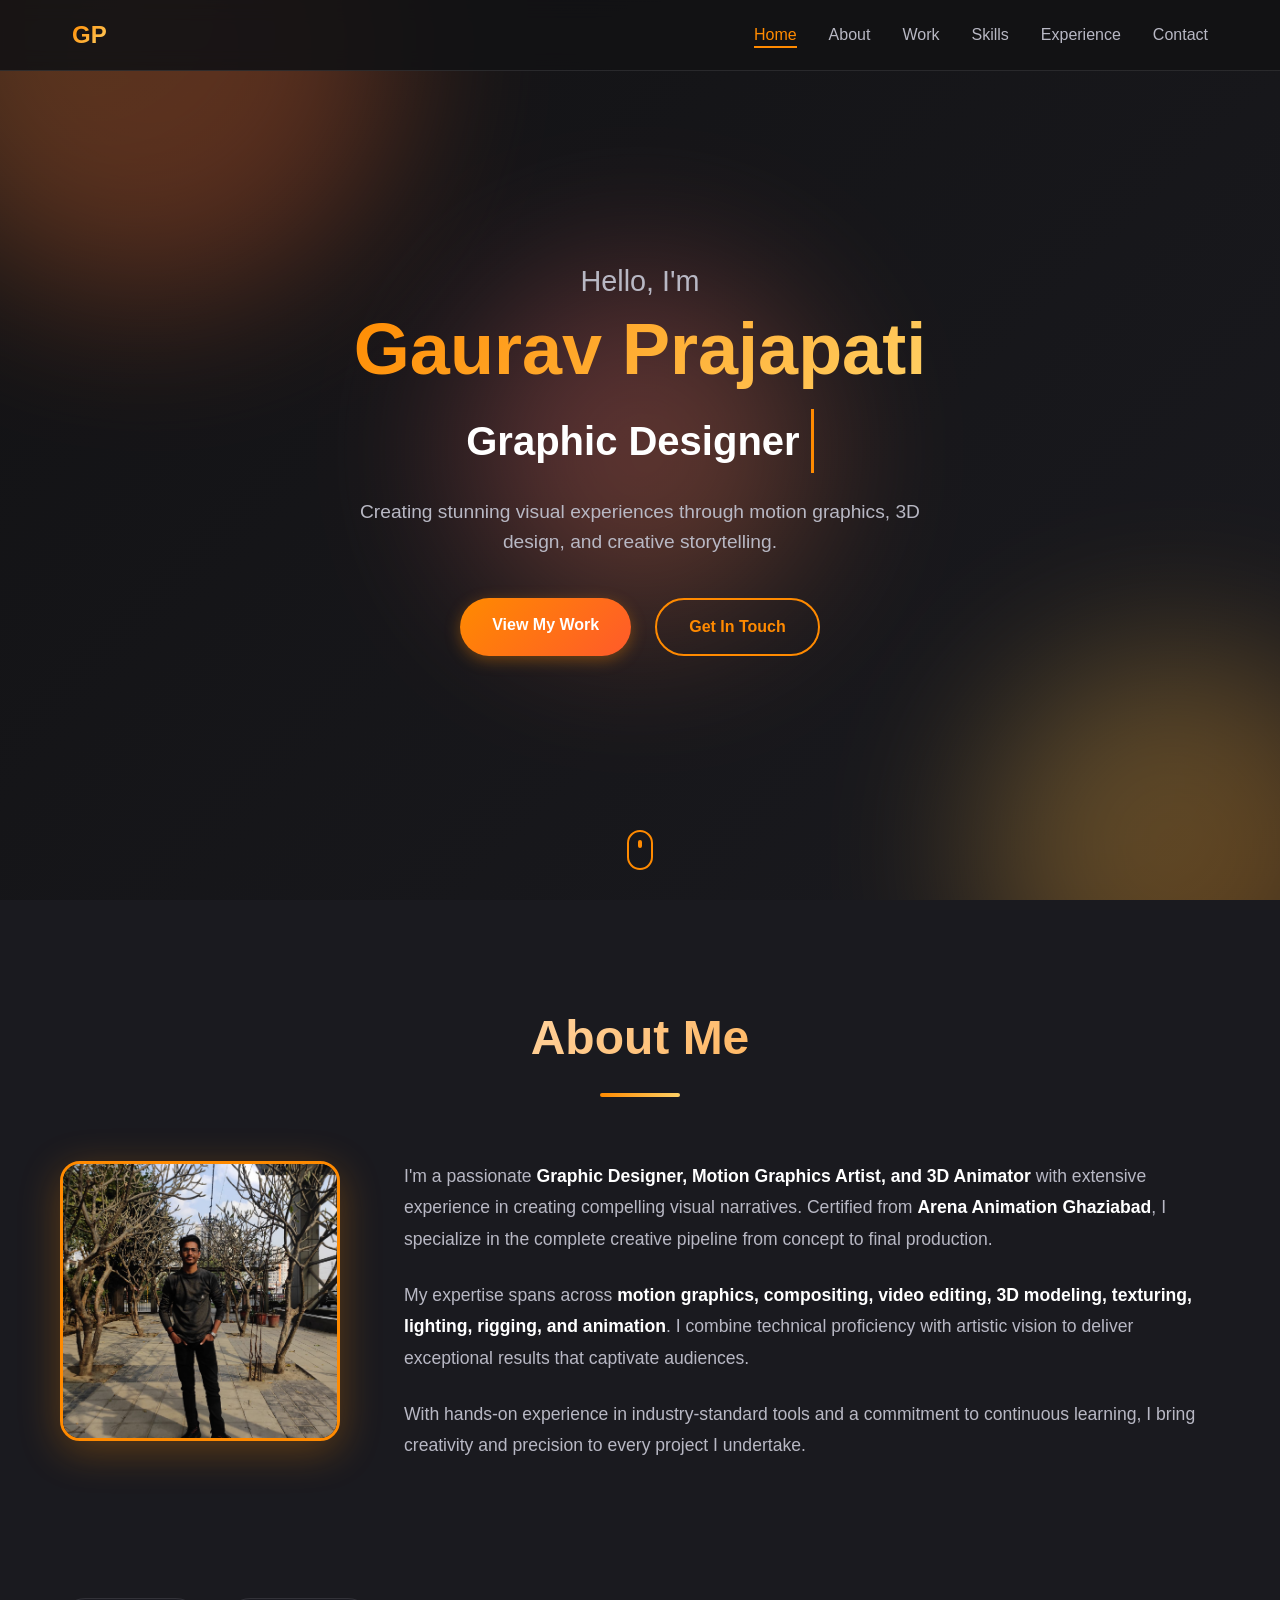
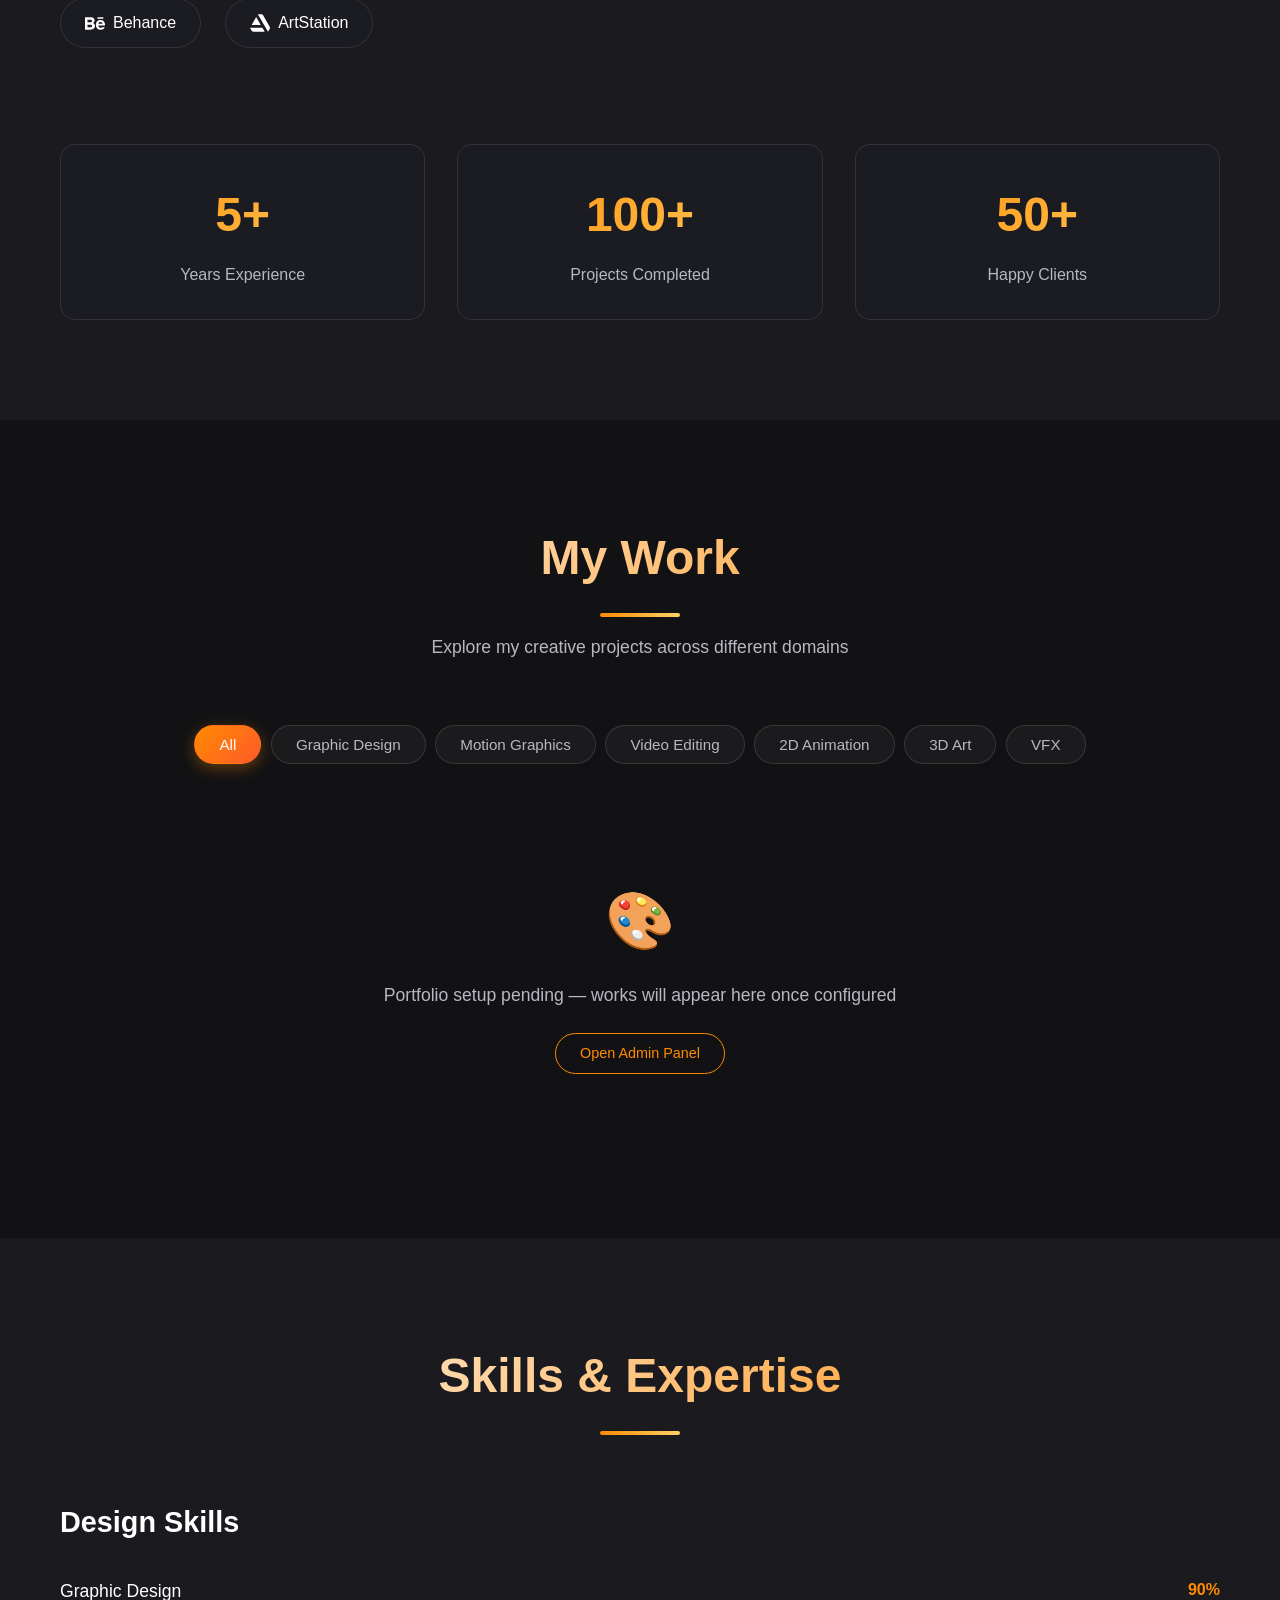
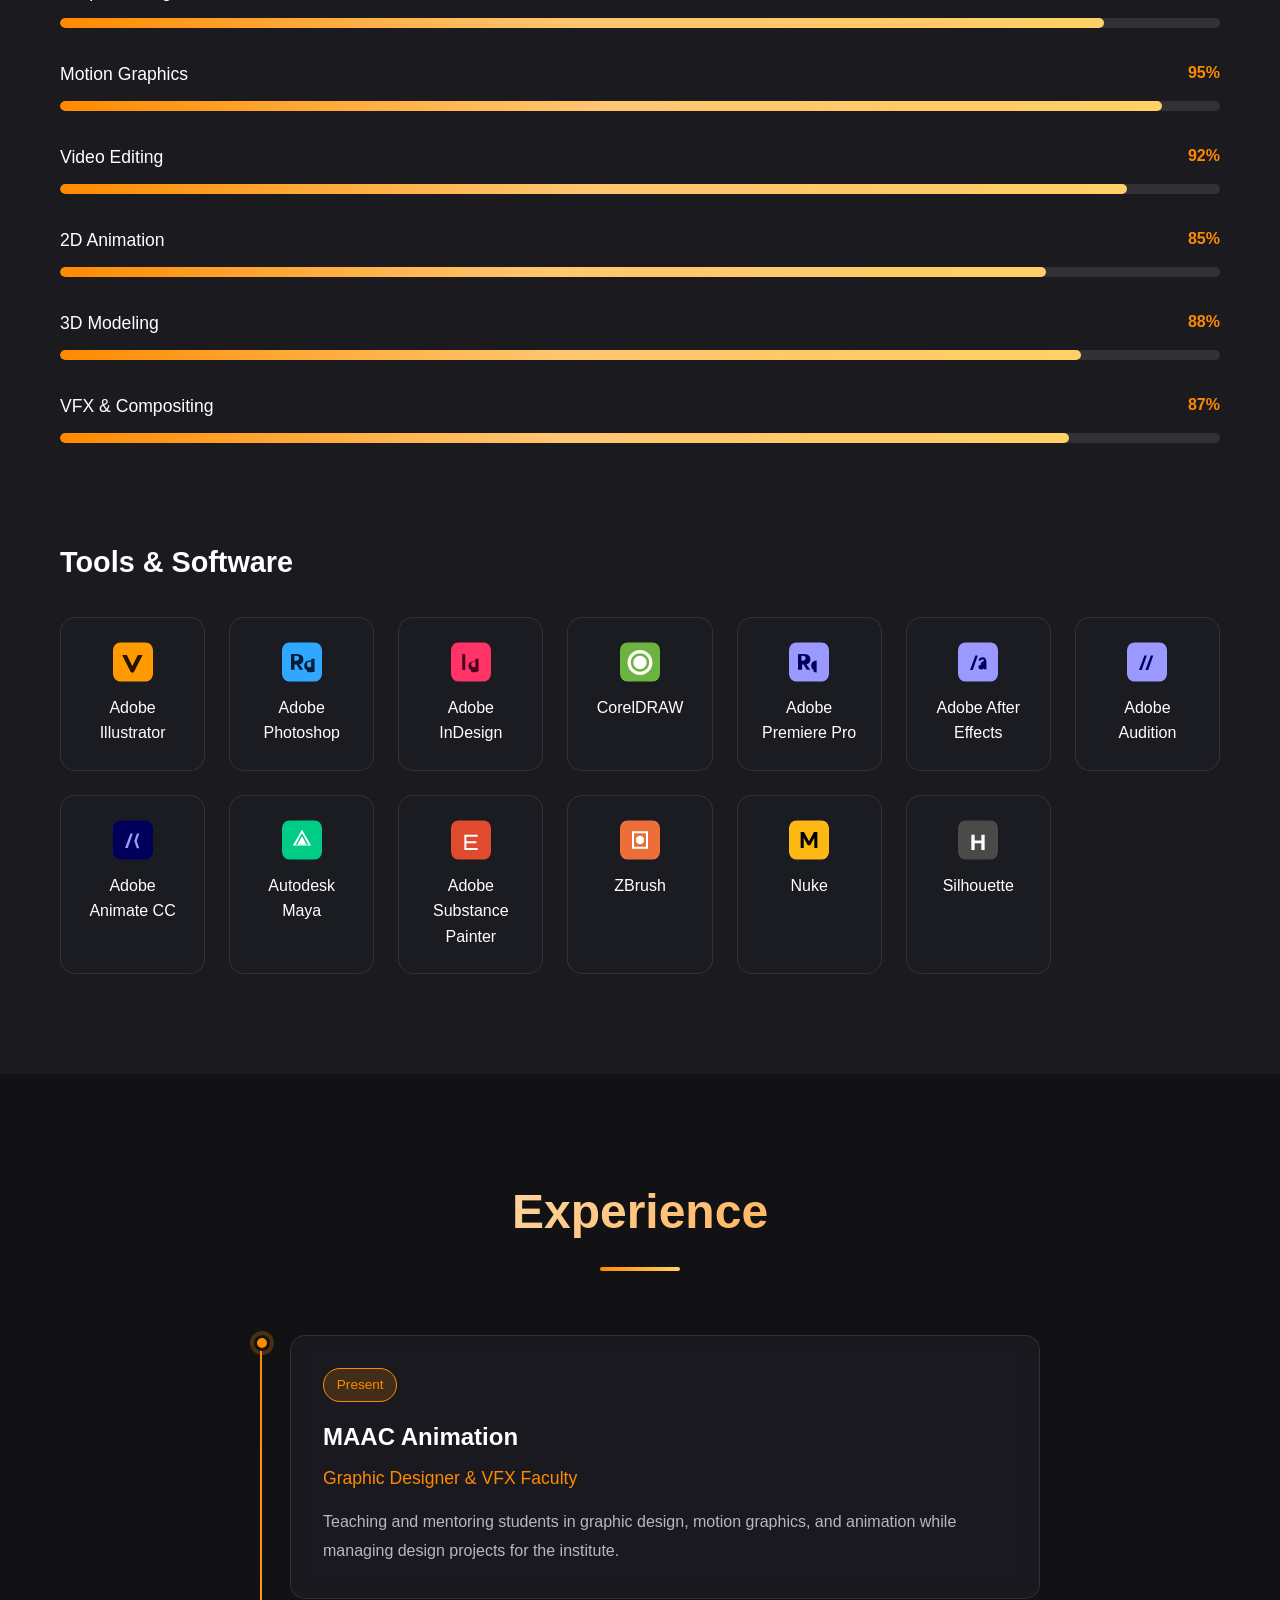
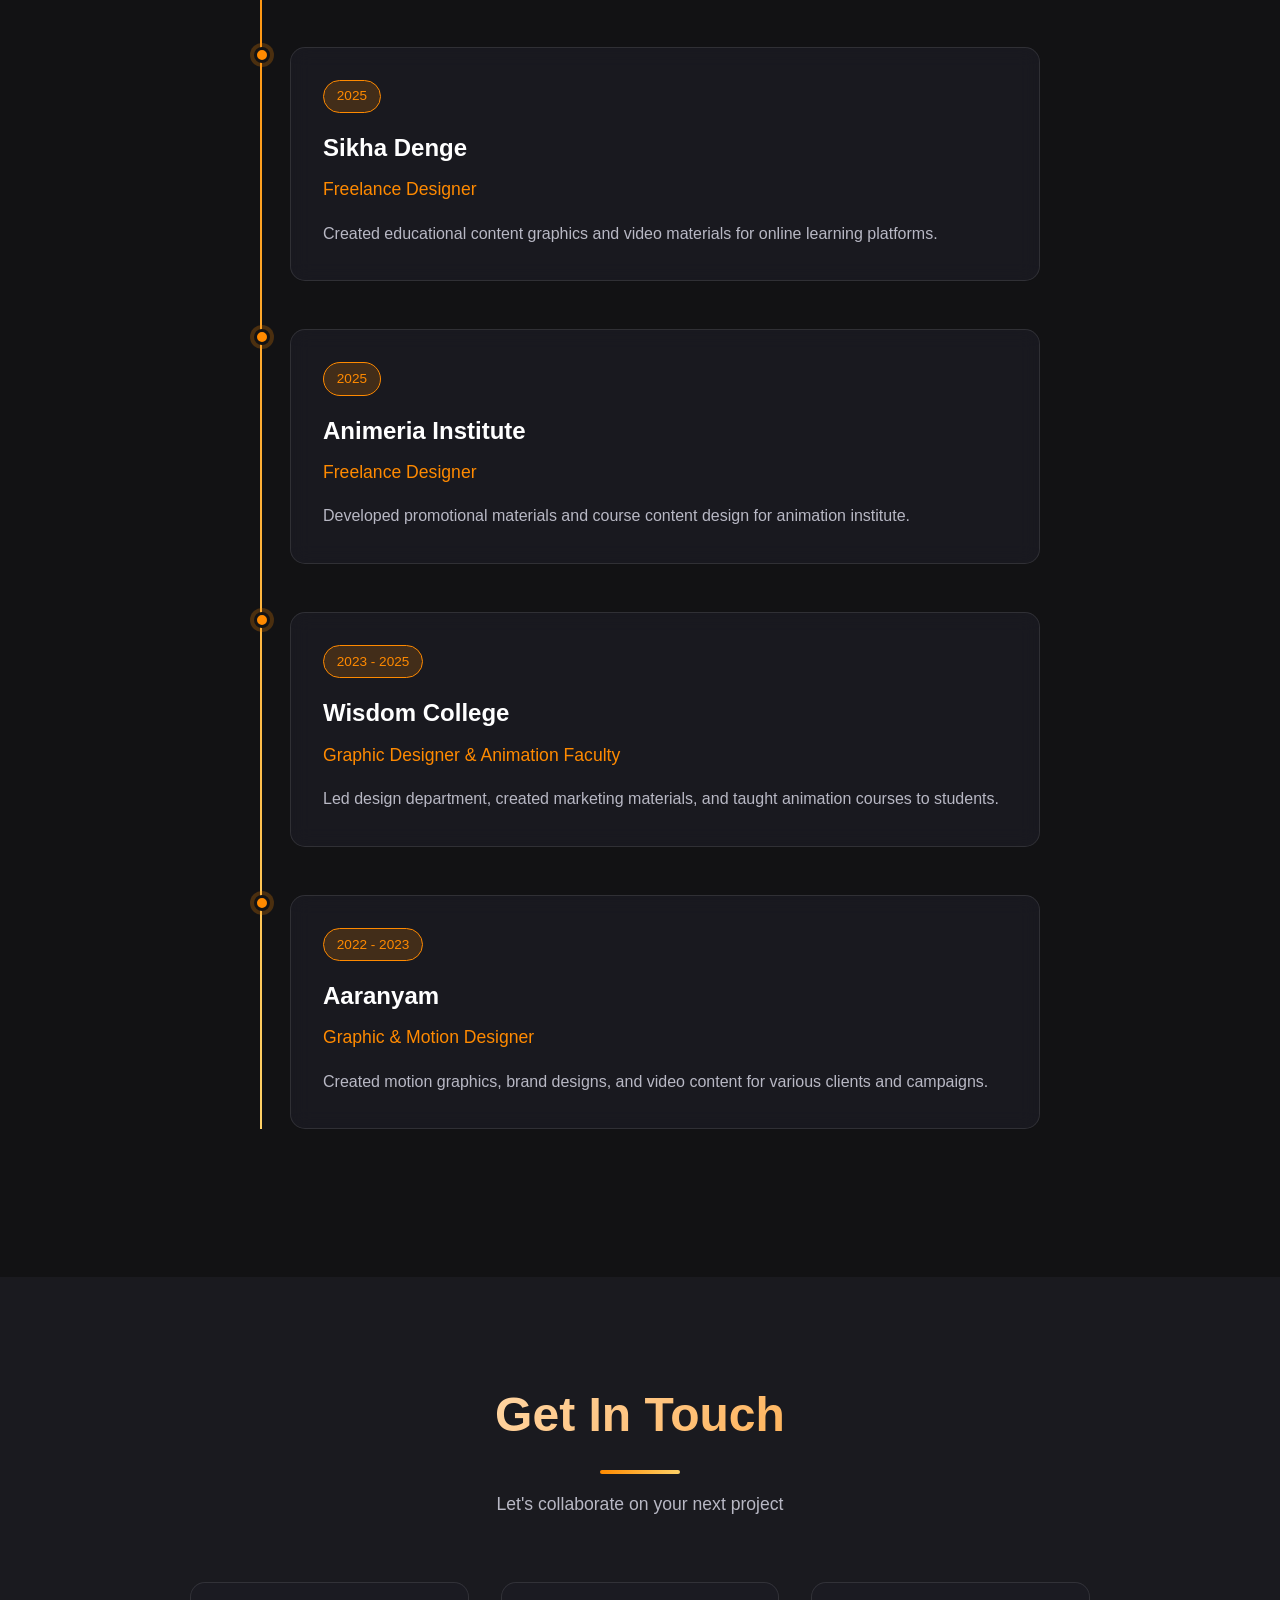
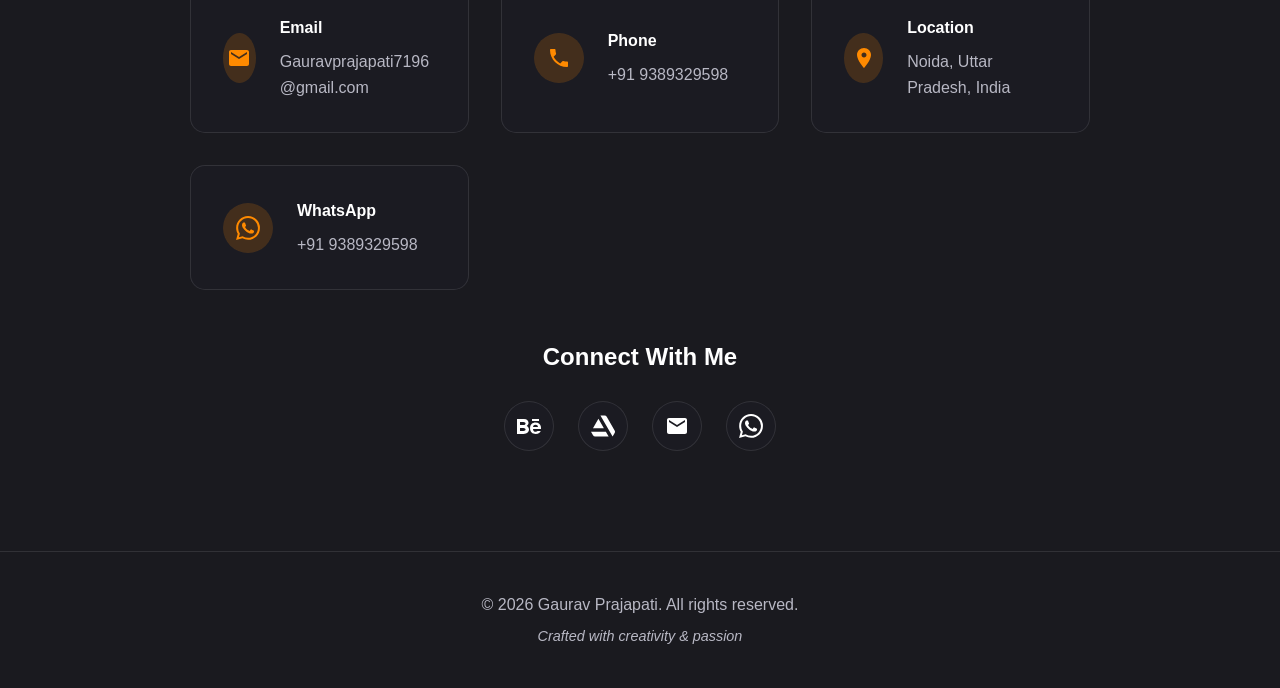
==== commit dce25dc4: "Add admin panel with Firebase + Cloudinary upload system" ====
--- a/index.html
+++ b/index.html
@@ -88,7 +88,6 @@
                     </div>
                 </div>
                 <div class="about-text-bottom">
-                <div class="about-text-bottom">
                     <div class="about-links">
                         <a href="https://www.behance.net/Creativeartline" target="_blank" rel="noopener noreferrer" class="social-link">
                             <svg viewBox="0 0 24 24" width="20" height="20">
@@ -122,7 +121,7 @@
         </div>
     </section>
 
-    <!-- My Work Section -->
+    <!-- My Work Section - Behance Style -->
     <section class="work" id="work">
         <div class="container">
             <div class="section-header">
@@ -130,101 +129,23 @@
                 <div class="title-underline"></div>
                 <p class="section-subtitle">Explore my creative projects across different domains</p>
             </div>
-            <div class="work-grid">
-                <div class="project-card" data-category="branding">
-                    <div class="project-image">
-                        <div class="project-icon">🎨</div>
-                        <div class="project-overlay">
-                            <div class="project-info">
-                                <h3 class="project-title">Branding Design</h3>
-                                <p class="project-description">Corporate identity & brand design solutions</p>
-                                <div class="project-tags">
-                                    <span class="tag">Logo Design</span>
-                                    <span class="tag">Brand Identity</span>
-                                </div>
-                            </div>
-                        </div>
-                    </div>
-                </div>
-
-                <div class="project-card" data-category="motion">
-                    <div class="project-image motion-bg">
-                        <div class="project-icon">✨</div>
-                        <div class="project-overlay">
-                            <div class="project-info">
-                                <h3 class="project-title">Motion Graphics</h3>
-                                <p class="project-description">Dynamic animations & visual effects</p>
-                                <div class="project-tags">
-                                    <span class="tag">After Effects</span>
-                                    <span class="tag">Animation</span>
-                                </div>
-                            </div>
-                        </div>
-                    </div>
-                </div>
-
-                <div class="project-card" data-category="3d">
-                    <div class="project-image threeD-bg">
-                        <div class="project-icon">🗿</div>
-                        <div class="project-overlay">
-                            <div class="project-info">
-                                <h3 class="project-title">3D Artwork</h3>
-                                <p class="project-description">Character modeling, texturing & rendering</p>
-                                <div class="project-tags">
-                                    <span class="tag">Maya</span>
-                                    <span class="tag">ZBrush</span>
-                                </div>
-                            </div>
-                        </div>
-                    </div>
-                </div>
-
-                <div class="project-card" data-category="video">
-                    <div class="project-image video-bg">
-                        <div class="project-icon">🎥</div>
-                        <div class="project-overlay">
-                            <div class="project-info">
-                                <h3 class="project-title">Video Editing</h3>
-                                <p class="project-description">Professional video production & editing</p>
-                                <div class="project-tags">
-                                    <span class="tag">Premiere Pro</span>
-                                    <span class="tag">Compositing</span>
-                                </div>
-                            </div>
-                        </div>
-                    </div>
-                </div>
-
-                <div class="project-card" data-category="motion">
-                    <div class="project-image compositing-bg">
-                        <div class="project-icon">🎬</div>
-                        <div class="project-overlay">
-                            <div class="project-info">
-                                <h3 class="project-title">Compositing</h3>
-                                <p class="project-description">VFX compositing & post-production</p>
-                                <div class="project-tags">
-                                    <span class="tag">Nuke</span>
-                                    <span class="tag">VFX</span>
-                                </div>
-                            </div>
-                        </div>
-                    </div>
-                </div>
-
-                <div class="project-card" data-category="branding">
-                    <div class="project-image design-bg">
-                        <div class="project-icon">🖼️</div>
-                        <div class="project-overlay">
-                            <div class="project-info">
-                                <h3 class="project-title">Graphic Design</h3>
-                                <p class="project-description">Print & digital design solutions</p>
-                                <div class="project-tags">
-                                    <span class="tag">Photoshop</span>
-                                    <span class="tag">Illustrator</span>
-                                </div>
-                            </div>
-                        </div>
-                    </div>
+
+            <!-- Category Filter Tabs -->
+            <div class="work-filters" id="workFilters">
+                <button class="work-filter active" data-filter="all">All</button>
+                <button class="work-filter" data-filter="graphic-design">Graphic Design</button>
+                <button class="work-filter" data-filter="motion-graphics">Motion Graphics</button>
+                <button class="work-filter" data-filter="video-editing">Video Editing</button>
+                <button class="work-filter" data-filter="2d-animation">2D Animation</button>
+                <button class="work-filter" data-filter="3d-art">3D Art</button>
+                <button class="work-filter" data-filter="vfx">VFX</button>
+            </div>
+
+            <!-- Works Gallery Grid -->
+            <div class="works-gallery" id="worksGallery">
+                <div class="gallery-empty-state" id="galleryEmptyState">
+                    <div class="empty-icon">🎨</div>
+                    <p>Portfolio works loading...</p>
                 </div>
             </div>
         </div>
@@ -242,6 +163,15 @@
                     <h3 class="category-title">Design Skills</h3>
                     <div class="skill-item">
                         <div class="skill-header">
+                            <span class="skill-name">Graphic Design</span>
+                            <span class="skill-percentage">90%</span>
+                        </div>
+                        <div class="skill-bar">
+                            <div class="skill-progress" data-progress="90"></div>
+                        </div>
+                    </div>
+                    <div class="skill-item">
+                        <div class="skill-header">
                             <span class="skill-name">Motion Graphics</span>
                             <span class="skill-percentage">95%</span>
                         </div>
@@ -251,11 +181,20 @@
                     </div>
                     <div class="skill-item">
                         <div class="skill-header">
-                            <span class="skill-name">Graphic Design</span>
-                            <span class="skill-percentage">90%</span>
+                            <span class="skill-name">Video Editing</span>
+                            <span class="skill-percentage">92%</span>
                         </div>
                         <div class="skill-bar">
-                            <div class="skill-progress" data-progress="90"></div>
+                            <div class="skill-progress" data-progress="92"></div>
+                        </div>
+                    </div>
+                    <div class="skill-item">
+                        <div class="skill-header">
+                            <span class="skill-name">2D Animation</span>
+                            <span class="skill-percentage">85%</span>
+                        </div>
+                        <div class="skill-bar">
+                            <div class="skill-progress" data-progress="85"></div>
                         </div>
                     </div>
                     <div class="skill-item">
@@ -269,11 +208,11 @@
                     </div>
                     <div class="skill-item">
                         <div class="skill-header">
-                            <span class="skill-name">Video Editing</span>
-                            <span class="skill-percentage">92%</span>
+                            <span class="skill-name">VFX & Compositing</span>
+                            <span class="skill-percentage">87%</span>
                         </div>
                         <div class="skill-bar">
-                            <div class="skill-progress" data-progress="92"></div>
+                            <div class="skill-progress" data-progress="87"></div>
                         </div>
                     </div>
                 </div>
@@ -282,36 +221,124 @@
                     <h3 class="category-title">Tools & Software</h3>
                     <div class="tools-list">
                         <div class="tool-card">
-                            <div class="tool-icon">🎨</div>
-                            <div class="tool-name">Maya</div>
-                        </div>
-                        <div class="tool-card">
-                            <div class="tool-icon">🖌️</div>
-                            <div class="tool-name">Substance Painter</div>
-                        </div>
-                        <div class="tool-card">
-                            <div class="tool-icon">🗿</div>
+                            <div class="tool-icon">
+                                <svg viewBox="0 0 240 234" width="40" height="40">
+                                    <path fill="#FF9A00" d="M42.5 0h155C220.4 0 240 19.6 240 42.5v149c0 22.9-19.6 42.5-42.5 42.5h-155C19.6 234 0 214.4 0 191.5v-149C0 19.6 19.6 0 42.5 0z"/>
+                                    <path fill="#261300" d="M116 140.6l-31.7-62.8c-.8-1.6-2.1-2.3-3.8-2.3H58.4c-2.1 0-3.1 1.2-2.3 3.1l50.5 98.5c.8 1.6 2.1 2.3 3.1 2.3h12.7c1.2 0 2.5-.8 3.1-2.3l50.5-98.5c.9-2-0-3.1-2.1-3.1h-22.3c-1.6 0-2.9.8-3.8 2.3L116 140.6z"/>
+                                </svg>
+                            </div>
+                            <div class="tool-name">Adobe Illustrator</div>
+                        </div>
+                        <div class="tool-card">
+                            <div class="tool-icon">
+                                <svg viewBox="0 0 240 234" width="40" height="40">
+                                    <path fill="#31A8FF" d="M42.5 0h155C220.4 0 240 19.6 240 42.5v149c0 22.9-19.6 42.5-42.5 42.5h-155C19.6 234 0 214.4 0 191.5v-149C0 19.6 19.6 0 42.5 0z"/>
+                                    <path fill="#001E36" d="M54 164.1V71.2c0-.7.3-1.1 1-1.1 1.7 0 3.3-.1 5.6-.2 2.4-.1 5-.2 7.8-.3 2.9-.1 5.9-.2 9.1-.2 3.2-.1 6.2-.1 9.1-.1 8.8 0 16 1 21.5 3.1 4.8 1.7 8.9 4.3 12.1 7.6 2.8 2.9 4.9 6.3 6.2 10.2 1.2 3.6 1.8 7.4 1.8 11.3 0 8.1-2.1 14.6-6.4 19.4-4.3 4.9-10 8.3-17.2 10.2l21.3 31.6c.5.7.2 1.4-.8 1.4h-16.6c-1.1 0-1.8-.2-2.3-1l-19.2-30.5h-12.1v30.3c0 .9-.4 1.3-1.3 1.3H55.3c-.9-.1-1.3-.6-1.3-1.3zm21-55.2h10.8c2.4 0 4.7-.2 6.8-.7 2.1-.5 3.9-1.3 5.5-2.5 1.5-1.1 2.7-2.7 3.6-4.6.9-1.9 1.3-4.3 1.3-7.1 0-5.1-1.7-8.8-5-11.1-3.3-2.3-7.8-3.4-13.4-3.4-2.4 0-4.5 0-6.3.1-1.8.1-3.1.2-4.1.3v29h.8zm72.9 56.3c-4.5-2.3-8.1-5.7-10.7-10.1-2.6-4.4-3.9-9.8-3.9-16.1 0-6.1 1.3-11.5 4-16.1 2.7-4.6 6.4-8.2 11.2-10.8 4.8-2.6 10.4-3.9 16.8-3.9 2.1 0 4.1.1 5.8.4 1.8.3 3.5.6 5.1 1.1V99c0-.7.4-1.1 1.1-1.1h16.8c.9 0 1.3.4 1.3 1.1v58.8c0 2.4.1 5 .2 7.7.2 2.6.3 4.9.5 6.8 0 .7-.3 1.2-1 1.5-3.9 1.7-8.2 3-12.9 3.9-4.6.9-9.1 1.3-13.3 1.3-6.7.1-12.5-1.1-17-3.4zm27.3-11.2V117c-1.3-.5-2.8-.9-4.5-1.2-1.7-.3-3.5-.5-5.3-.5-3.1 0-5.9.7-8.3 2-2.4 1.3-4.3 3.3-5.7 5.8-1.4 2.5-2.1 5.6-2.1 9.1 0 3.4.6 6.3 1.7 8.7 1.2 2.4 2.9 4.3 5.1 5.6 2.3 1.3 5 2 8.2 2 1.9 0 3.8-.2 5.5-.5 1.8-.4 3.5-.9 5.4-1.8z"/>
+                                </svg>
+                            </div>
+                            <div class="tool-name">Adobe Photoshop</div>
+                        </div>
+                        <div class="tool-card">
+                            <div class="tool-icon">
+                                <svg viewBox="0 0 240 234" width="40" height="40">
+                                    <path fill="#FF3366" d="M42.5 0h155C220.4 0 240 19.6 240 42.5v149c0 22.9-19.6 42.5-42.5 42.5h-155C19.6 234 0 214.4 0 191.5v-149C0 19.6 19.6 0 42.5 0z"/>
+                                    <path fill="#49021F" d="M67.5 164V70.3c0-.8.3-1.1 1-1.1h15.7c.9 0 1.3.4 1.3 1.1V164c0 .8-.4 1.2-1.3 1.2H68.5c-.7 0-1-.4-1-1.2zm52.3 1.2c-4.8-2.1-8.5-5.3-11.2-9.4-2.7-4.1-4-9.1-4-14.9 0-5.7 1.3-10.7 4-14.9 2.7-4.2 6.4-7.4 11.2-9.7 4.8-2.3 10.3-3.4 16.6-3.4 1.7 0 3.5.1 5.2.3 1.7.2 3.4.5 4.9.9V99c0-.7.4-1.1 1.1-1.1H164c.8 0 1.2.4 1.2 1.1v58.5c0 2.4.1 4.9.2 7.5.2 2.6.3 4.8.5 6.7 0 .7-.3 1.2-1 1.4-3.8 1.7-8.1 2.9-12.7 3.8-4.5.9-8.9 1.3-13.1 1.3-6.5.1-12.3-1-17.3-3.2zm26.9-11.1V117c-1.3-.5-2.8-.9-4.5-1.2-1.7-.3-3.4-.4-5.2-.4-3.1 0-5.8.6-8.2 1.9-2.4 1.3-4.2 3.2-5.6 5.7-1.4 2.5-2.1 5.5-2.1 9 0 3.3.6 6.2 1.7 8.6 1.2 2.4 2.8 4.2 5 5.5 2.2 1.3 4.9 1.9 8.1 1.9 1.9 0 3.7-.2 5.4-.5 1.7-.3 3.5-.8 5.4-1.6z"/>
+                                </svg>
+                            </div>
+                            <div class="tool-name">Adobe InDesign</div>
+                        </div>
+                        <div class="tool-card">
+                            <div class="tool-icon">
+                                <svg viewBox="0 0 240 234" width="40" height="40">
+                                    <path fill="#6DB33F" d="M42.5 0h155C220.4 0 240 19.6 240 42.5v149c0 22.9-19.6 42.5-42.5 42.5h-155C19.6 234 0 214.4 0 191.5v-149C0 19.6 19.6 0 42.5 0z"/>
+                                    <path fill="#fff" d="M120 45c-41.4 0-75 33.6-75 75s33.6 75 75 75 75-33.6 75-75-33.6-75-75-75zm0 130c-30.4 0-55-24.6-55-55s24.6-55 55-55 55 24.6 55 55-24.6 55-55 55z"/>
+                                    <path fill="#fff" d="M120 80c-22.1 0-40 17.9-40 40s17.9 40 40 40 40-17.9 40-40-17.9-40-40-40z"/>
+                                </svg>
+                            </div>
+                            <div class="tool-name">CorelDRAW</div>
+                        </div>
+                        <div class="tool-card">
+                            <div class="tool-icon">
+                                <svg viewBox="0 0 240 234" width="40" height="40">
+                                    <path fill="#9999FF" d="M42.5 0h155C220.4 0 240 19.6 240 42.5v149c0 22.9-19.6 42.5-42.5 42.5h-155C19.6 234 0 214.4 0 191.5v-149C0 19.6 19.6 0 42.5 0z"/>
+                                    <path fill="#00005B" d="M54 164.1V71.2c0-.7.3-1.1 1-1.1 1.7 0 3.3-.1 5.6-.2 2.4-.1 5-.2 7.8-.3 2.9-.1 5.9-.2 9.1-.2 3.2-.1 6.2-.1 9.1-.1 8.8 0 16 1 21.5 3.1 4.8 1.7 8.9 4.3 12.1 7.6 2.8 2.9 4.9 6.3 6.2 10.2 1.2 3.6 1.8 7.4 1.8 11.3 0 8.1-2.1 14.6-6.4 19.4-4.3 4.9-10 8.3-17.2 10.2l21.3 31.6c.5.7.2 1.4-.8 1.4h-16.6c-1.1 0-1.8-.2-2.3-1l-19.2-30.5h-8.6v30.2c0 .9-.4 1.3-1.3 1.3H55.3c-.9 0-1.3-.5-1.3-1.2zm21-55.2h7.3c2.4 0 4.7-.2 6.8-.7 2.1-.5 3.9-1.3 5.5-2.5 1.5-1.1 2.7-2.7 3.6-4.6.9-1.9 1.3-4.3 1.3-7.1 0-5.1-1.7-8.8-5-11.1-3.3-2.3-7.8-3.4-13.4-3.4-2.4 0-4.5 0-6.3.1v29.3h.2zm72.9 56.3c-4.5-2.3-8.1-5.7-10.7-10.1-2.6-4.4-3.9-9.8-3.9-16.1 0-6.1 1.3-11.5 4-16.1 2.7-4.6 6.4-8.2 11.2-10.8 4.8-2.6 10.4-3.9 16.8-3.9h.5v71.2c-6.6.1-12.4-1.1-17.9-3.4z"/>
+                                </svg>
+                            </div>
+                            <div class="tool-name">Adobe Premiere Pro</div>
+                        </div>
+                        <div class="tool-card">
+                            <div class="tool-icon">
+                                <svg viewBox="0 0 240 234" width="40" height="40">
+                                    <path fill="#9999FF" d="M42.5 0h155C220.4 0 240 19.6 240 42.5v149c0 22.9-19.6 42.5-42.5 42.5h-155C19.6 234 0 214.4 0 191.5v-149C0 19.6 19.6 0 42.5 0z"/>
+                                    <path fill="#00005B" d="M118.4 80.2l-29.3 83.6c-.3.8-.8 1.2-1.6 1.2H73.8c-.9 0-1.3-.5-1.1-1.4L104 80c.3-.9.8-1.3 1.6-1.3h11.5c1 0 1.5.5 1.3 1.5zm17.3 55.9c0-7.2 1.8-13.1 5.5-17.6 3.7-4.5 8.8-7.7 15.2-9.6-.2-.7-.5-1.4-.8-2.1-1.6-3.4-4.4-5.1-8.5-5.1-2.7 0-5.2.8-7.5 2.5-2.3 1.7-4.3 3.8-5.9 6.5-.5.8-1.1 1-1.8.5l-8.9-6.1c-.7-.5-.8-1-.5-1.7 2.6-4.4 6.1-8 10.4-10.6 4.3-2.7 9.3-4 14.8-4 7.3 0 12.9 2.4 16.9 7.3 4 4.8 6 11.3 6 19.3v44.5c0 .8-.4 1.2-1.2 1.2h-12.5c-.8 0-1.2-.4-1.2-1.2v-5.7c-1.8 2.5-4.1 4.5-7 6-2.9 1.5-6.1 2.3-9.5 2.3-5 0-9.1-1.6-12.2-4.9-3.1-3.2-4.6-7.5-4.6-12.8l3.7-8.4z"/>
+                                </svg>
+                            </div>
+                            <div class="tool-name">Adobe After Effects</div>
+                        </div>
+                        <div class="tool-card">
+                            <div class="tool-icon">
+                                <svg viewBox="0 0 240 234" width="40" height="40">
+                                    <path fill="#9999FF" d="M42.5 0h155C220.4 0 240 19.6 240 42.5v149c0 22.9-19.6 42.5-42.5 42.5h-155C19.6 234 0 214.4 0 191.5v-149C0 19.6 19.6 0 42.5 0z"/>
+                                    <path fill="#00005B" d="M118.4 80.2l-29.3 83.6c-.3.8-.8 1.2-1.6 1.2H73.8c-.9 0-1.3-.5-1.1-1.4L104 80c.3-.9.8-1.3 1.6-1.3h11.5c1 0 1.5.5 1.3 1.5zm38.5 0l-29.3 83.6c-.3.8-.8 1.2-1.6 1.2h-13.7c-.9 0-1.3-.5-1.1-1.4l31.3-83.6c.3-.9.8-1.3 1.6-1.3H156c1 0 1.4.5 1.2 1.5z"/>
+                                </svg>
+                            </div>
+                            <div class="tool-name">Adobe Audition</div>
+                        </div>
+                        <div class="tool-card">
+                            <div class="tool-icon">
+                                <svg viewBox="0 0 240 234" width="40" height="40">
+                                    <path fill="#00005B" d="M42.5 0h155C220.4 0 240 19.6 240 42.5v149c0 22.9-19.6 42.5-42.5 42.5h-155C19.6 234 0 214.4 0 191.5v-149C0 19.6 19.6 0 42.5 0z"/>
+                                    <path fill="#99F" d="M118.4 80.2l-29.3 83.6c-.3.8-.8 1.2-1.6 1.2H73.8c-.9 0-1.3-.5-1.1-1.4L104 80c.3-.9.8-1.3 1.6-1.3h11.5c1 0 1.5.5 1.3 1.5zM156 78.7h-11.5c-.8 0-1.3.4-1.6 1.3l-15.3 43.5 14.8 42.2h.2c.3.9.8 1.3 1.6 1.3H156c.9 0 1.3-.4 1.1-1.3l-14.8-42.2L157.2 80c.2-.8-.2-1.3-1.2-1.3z"/>
+                                </svg>
+                            </div>
+                            <div class="tool-name">Adobe Animate CC</div>
+                        </div>
+                        <div class="tool-card">
+                            <div class="tool-icon">
+                                <svg viewBox="0 0 240 234" width="40" height="40">
+                                    <path fill="#0C8" d="M42.5 0h155C220.4 0 240 19.6 240 42.5v149c0 22.9-19.6 42.5-42.5 42.5h-155C19.6 234 0 214.4 0 191.5v-149C0 19.6 19.6 0 42.5 0z"/>
+                                    <path fill="#fff" d="M120 55l55 95H65l55-95zm0 20L82 145h76L120 75z"/>
+                                    <path fill="#fff" d="M120 95l28 50H92l28-50z"/>
+                                </svg>
+                            </div>
+                            <div class="tool-name">Autodesk Maya</div>
+                        </div>
+                        <div class="tool-card">
+                            <div class="tool-icon">
+                                <svg viewBox="0 0 240 234" width="40" height="40">
+                                    <path fill="#E04A2F" d="M42.5 0h155C220.4 0 240 19.6 240 42.5v149c0 22.9-19.6 42.5-42.5 42.5h-155C19.6 234 0 214.4 0 191.5v-149C0 19.6 19.6 0 42.5 0z"/>
+                                    <path fill="#fff" d="M80 85h80v12H92v28h60v12H92v28h68v12H80V85z"/>
+                                </svg>
+                            </div>
+                            <div class="tool-name">Adobe Substance Painter</div>
+                        </div>
+                        <div class="tool-card">
+                            <div class="tool-icon">
+                                <svg viewBox="0 0 240 234" width="40" height="40">
+                                    <path fill="#EC6F3A" d="M42.5 0h155C220.4 0 240 19.6 240 42.5v149c0 22.9-19.6 42.5-42.5 42.5h-155C19.6 234 0 214.4 0 191.5v-149C0 19.6 19.6 0 42.5 0z"/>
+                                    <path fill="#fff" d="M72 170V64h96v106H72zm12-12h72V76H84v82z"/>
+                                    <circle fill="#fff" cx="120" cy="117" r="25"/>
+                                </svg>
+                            </div>
                             <div class="tool-name">ZBrush</div>
                         </div>
                         <div class="tool-card">
-                            <div class="tool-icon">🎬</div>
+                            <div class="tool-icon">
+                                <svg viewBox="0 0 240 234" width="40" height="40">
+                                    <path fill="#FDB813" d="M42.5 0h155C220.4 0 240 19.6 240 42.5v149c0 22.9-19.6 42.5-42.5 42.5h-155C19.6 234 0 214.4 0 191.5v-149C0 19.6 19.6 0 42.5 0z"/>
+                                    <path fill="#000" d="M70 165V69h20l30 55 30-55h20v96h-18v-62l-25 46h-14l-25-46v62H70z"/>
+                                </svg>
+                            </div>
                             <div class="tool-name">Nuke</div>
                         </div>
                         <div class="tool-card">
-                            <div class="tool-icon">✨</div>
-                            <div class="tool-name">After Effects</div>
-                        </div>
-                        <div class="tool-card">
-                            <div class="tool-icon">🎥</div>
-                            <div class="tool-name">Premiere Pro</div>
-                        </div>
-                        <div class="tool-card">
-                            <div class="tool-icon">🖼️</div>
-                            <div class="tool-name">Photoshop</div>
-                        </div>
-                        <div class="tool-card">
-                            <div class="tool-icon">📐</div>
-                            <div class="tool-name">Illustrator</div>
+                            <div class="tool-icon">
+                                <svg viewBox="0 0 240 234" width="40" height="40">
+                                    <path fill="#4A4A4A" d="M42.5 0h155C220.4 0 240 19.6 240 42.5v149c0 22.9-19.6 42.5-42.5 42.5h-155C19.6 234 0 214.4 0 191.5v-149C0 19.6 19.6 0 42.5 0z"/>
+                                    <path fill="#fff" d="M80 85h20v35h40V85h20v92h-20v-40H100v40H80V85z"/>
+                                </svg>
+                            </div>
+                            <div class="tool-name">Silhouette</div>
                         </div>
                     </div>
                 </div>
@@ -332,7 +359,7 @@
                     <div class="timeline-content">
                         <div class="timeline-date">Present</div>
                         <h3 class="timeline-title">MAAC Animation</h3>
-                        <h4 class="timeline-position">Graphic Designer & Faculty</h4>
+                        <h4 class="timeline-position">Graphic Designer & VFX Faculty</h4>
                         <p class="timeline-description">
                             Teaching and mentoring students in graphic design, motion graphics, and animation while managing design projects for the institute.
                         </p>
@@ -435,6 +462,18 @@
                             <p>Noida, Uttar Pradesh, India</p>
                         </div>
                     </div>
+
+                    <div class="contact-card">
+                        <div class="contact-icon">
+                            <svg viewBox="0 0 24 24" width="24" height="24">
+                                <path fill="currentColor" d="M17.472 14.382c-.297-.149-1.758-.867-2.03-.967-.273-.099-.471-.148-.67.15-.197.297-.767.966-.94 1.164-.173.199-.347.223-.644.075-.297-.15-1.255-.463-2.39-1.475-.883-.788-1.48-1.761-1.653-2.059-.173-.297-.018-.458.13-.606.134-.133.298-.347.446-.52.149-.174.198-.298.298-.497.099-.198.05-.371-.025-.52-.075-.149-.669-1.612-.916-2.207-.242-.579-.487-.5-.669-.51-.173-.008-.371-.01-.57-.01-.198 0-.52.074-.792.372-.272.297-1.04 1.016-1.04 2.479 0 1.462 1.065 2.875 1.213 3.074.149.198 2.096 3.2 5.077 4.487.709.306 1.262.489 1.694.625.712.227 1.36.195 1.871.118.571-.085 1.758-.719 2.006-1.413.248-.694.248-1.289.173-1.413-.074-.124-.272-.198-.57-.347m-5.421 7.403h-.004a9.87 9.87 0 01-5.031-1.378l-.361-.214-3.741.982.998-3.648-.235-.374a9.86 9.86 0 01-1.51-5.26c.001-5.45 4.436-9.884 9.888-9.884 2.64 0 5.122 1.03 6.988 2.898a9.825 9.825 0 012.893 6.994c-.003 5.45-4.437 9.884-9.885 9.884m8.413-18.297A11.815 11.815 0 0012.05 0C5.495 0 .16 5.335.157 11.892c0 2.096.547 4.142 1.588 5.945L.057 24l6.305-1.654a11.882 11.882 0 005.683 1.448h.005c6.554 0 11.89-5.335 11.893-11.893a11.821 11.821 0 00-3.48-8.413z"/>
+                            </svg>
+                        </div>
+                        <div class="contact-details">
+                            <h4>WhatsApp</h4>
+                            <a href="https://wa.me/919389329598" target="_blank" rel="noopener noreferrer">+91 9389329598</a>
+                        </div>
+                    </div>
                 </div>
 
                 <div class="social-links">
@@ -453,6 +492,11 @@
                         <a href="mailto:Gauravprajapati7196@gmail.com" class="social-icon" aria-label="Email">
                             <svg viewBox="0 0 24 24" width="24" height="24">
                                 <path fill="currentColor" d="M20 4H4c-1.1 0-1.99.9-1.99 2L2 18c0 1.1.9 2 2 2h16c1.1 0 2-.9 2-2V6c0-1.1-.9-2-2-2zm0 4l-8 5-8-5V6l8 5 8-5v2z"/>
+                            </svg>
+                        </a>
+                        <a href="https://wa.me/919389329598" target="_blank" rel="noopener noreferrer" class="social-icon" aria-label="WhatsApp">
+                            <svg viewBox="0 0 24 24" width="24" height="24">
+                                <path fill="currentColor" d="M17.472 14.382c-.297-.149-1.758-.867-2.03-.967-.273-.099-.471-.148-.67.15-.197.297-.767.966-.94 1.164-.173.199-.347.223-.644.075-.297-.15-1.255-.463-2.39-1.475-.883-.788-1.48-1.761-1.653-2.059-.173-.297-.018-.458.13-.606.134-.133.298-.347.446-.52.149-.174.198-.298.298-.497.099-.198.05-.371-.025-.52-.075-.149-.669-1.612-.916-2.207-.242-.579-.487-.5-.669-.51-.173-.008-.371-.01-.57-.01-.198 0-.52.074-.792.372-.272.297-1.04 1.016-1.04 2.479 0 1.462 1.065 2.875 1.213 3.074.149.198 2.096 3.2 5.077 4.487.709.306 1.262.489 1.694.625.712.227 1.36.195 1.871.118.571-.085 1.758-.719 2.006-1.413.248-.694.248-1.289.173-1.413-.074-.124-.272-.198-.57-.347m-5.421 7.403h-.004a9.87 9.87 0 01-5.031-1.378l-.361-.214-3.741.982.998-3.648-.235-.374a9.86 9.86 0 01-1.51-5.26c.001-5.45 4.436-9.884 9.888-9.884 2.64 0 5.122 1.03 6.988 2.898a9.825 9.825 0 012.893 6.994c-.003 5.45-4.437 9.884-9.885 9.884m8.413-18.297A11.815 11.815 0 0012.05 0C5.495 0 .16 5.335.157 11.892c0 2.096.547 4.142 1.588 5.945L.057 24l6.305-1.654a11.882 11.882 0 005.683 1.448h.005c6.554 0 11.89-5.335 11.893-11.893a11.821 11.821 0 00-3.48-8.413z"/>
                             </svg>
                         </a>
                     </div>
@@ -469,6 +513,22 @@
         </div>
     </footer>
 
+    <!-- Lightbox -->
+    <div class="lightbox" id="lightbox">
+        <button class="lightbox-close" onclick="closeLightbox()">&times;</button>
+        <button class="lightbox-nav lightbox-prev" onclick="navigateLightbox(-1)">&#10094;</button>
+        <button class="lightbox-nav lightbox-next" onclick="navigateLightbox(1)">&#10095;</button>
+        <div class="lightbox-content" id="lightboxContent">
+            <img id="lightboxImg" src="" alt="" style="display:none">
+            <iframe id="lightboxVideo" src="" style="display:none" allowfullscreen allow="autoplay"></iframe>
+        </div>
+        <div class="lightbox-title" id="lightboxTitle"></div>
+    </div>
+
+    <!-- Firebase CDN (App + Firestore only, no Storage needed) -->
+    <script src="https://www.gstatic.com/firebasejs/10.7.0/firebase-app-compat.js"></script>
+    <script src="https://www.gstatic.com/firebasejs/10.7.0/firebase-firestore-compat.js"></script>
+    <script src="firebase-config.js"></script>
     <script src="script.js"></script>
 </body>
 </html>
--- a/style.css
+++ b/style.css
@@ -26,6 +26,7 @@
 html {
     scroll-behavior: smooth;
     scroll-padding-top: 80px;
+    overflow-x: hidden;
 }
 
 body {
@@ -400,8 +401,10 @@
 }
 
 .profile-image {
-    width: 280px;
-    height: 280px;
+    width: min(280px, 100%);
+    height: auto;
+    aspect-ratio: 1;
+    max-width: 280px;
     border-radius: 20px;
     object-fit: cover;
     border: 3px solid var(--primary-color);
@@ -460,7 +463,7 @@
 
 .about-stats {
     display: grid;
-    grid-template-columns: repeat(auto-fit, minmax(200px, 1fr));
+    grid-template-columns: repeat(auto-fit, minmax(min(200px, 100%), 1fr));
     gap: 2rem;
     margin-top: 3rem;
 }
@@ -496,241 +499,197 @@
     font-size: 1rem;
 }
 
-/* ===== Work Section ===== */
-.work-grid {
-    display: grid;
-    grid-template-columns: repeat(auto-fit, minmax(350px, 1fr));
-    gap: 2rem;
-}
-
-.project-card {
-    position: relative;
-    border-radius: 20px;
-    overflow: hidden;
-    aspect-ratio: 16/10;
+/* ===== Work Section - Behance Style ===== */
+.work-filters {
+    display: flex;
+    justify-content: center;
+    gap: 0.6rem;
+    margin-bottom: 3rem;
+    flex-wrap: wrap;
+    padding: 0 10px;
+}
+
+.work-filter {
+    padding: 0.6rem 1.5rem;
+    background: rgba(255, 255, 255, 0.04);
+    border: 1px solid rgba(255, 255, 255, 0.12);
+    border-radius: 50px;
+    color: var(--text-secondary);
+    font-size: 0.95rem;
+    font-weight: 500;
     cursor: pointer;
     transition: all 0.3s ease;
-}
-
-.project-card:hover {
-    transform: translateY(-10px);
-}
-
-.project-image {
+    white-space: nowrap;
+}
+
+.work-filter:hover {
+    border-color: var(--primary-color);
+    color: var(--primary-color);
+    background: rgba(255, 138, 0, 0.08);
+}
+
+.work-filter.active {
+    background: linear-gradient(135deg, var(--primary-color), var(--secondary-color));
+    color: #fff;
+    border-color: transparent;
+    box-shadow: 0 4px 15px rgba(255, 138, 0, 0.35);
+}
+
+/* Masonry Gallery Grid */
+.works-gallery {
+    columns: 3;
+    column-gap: 1.5rem;
+    min-height: 200px;
+}
+
+.work-card {
+    break-inside: avoid;
+    margin-bottom: 1.5rem;
+    border-radius: 14px;
+    overflow: hidden;
+    position: relative;
+    cursor: pointer;
+    transition: all 0.35s ease;
+    border: 1px solid rgba(255, 255, 255, 0.06);
+    background: var(--bg-card);
+}
+
+.work-card:hover {
+    transform: translateY(-6px);
+    border-color: rgba(255, 138, 0, 0.3);
+    box-shadow: 0 12px 40px rgba(255, 138, 0, 0.2);
+}
+
+.work-card-media {
     width: 100%;
-    height: 100%;
-    background: linear-gradient(135deg, #ff9a3c 0%, #ff5f2e 100%);
+    display: block;
     position: relative;
+    overflow: hidden;
+}
+
+.work-card-media img {
+    width: 100%;
+    display: block;
+    transition: transform 0.4s ease;
+}
+
+.work-card:hover .work-card-media img {
+    transform: scale(1.05);
+}
+
+.work-card-media .yt-thumb-wrapper {
+    position: relative;
+}
+
+.work-card-media .yt-play-btn {
+    position: absolute;
+    top: 50%;
+    left: 50%;
+    transform: translate(-50%, -50%);
+    width: 56px;
+    height: 56px;
+    background: rgba(255, 0, 0, 0.85);
+    border-radius: 50%;
     display: flex;
     align-items: center;
     justify-content: center;
-    overflow: hidden;
-}
-
-.project-image::before {
+    transition: all 0.3s;
+    pointer-events: none;
+}
+
+.work-card-media .yt-play-btn::after {
     content: '';
-    position: absolute;
-    width: 100%;
-    height: 100%;
-    background-image: 
-        radial-gradient(circle at 20% 50%, rgba(255, 255, 255, 0.1) 0%, transparent 50%),
-        radial-gradient(circle at 80% 80%, rgba(255, 255, 255, 0.08) 0%, transparent 50%),
-        repeating-linear-gradient(
-            45deg,
-            transparent,
-            transparent 20px,
-            rgba(255, 255, 255, 0.02) 20px,
-            rgba(255, 255, 255, 0.02) 40px
-        );
-    opacity: 0.6;
-}
-
-.project-image::after {
-    content: '';
-    position: absolute;
-    width: 200px;
-    height: 200px;
-    border-radius: 50%;
-    background: radial-gradient(circle, rgba(255, 255, 255, 0.15) 0%, transparent 70%);
-    animation: float 8s ease-in-out infinite;
-}
-
-@keyframes float {
-    0%, 100% { transform: translate(0, 0) scale(1); }
-    50% { transform: translate(30px, -30px) scale(1.1); }
-}
-
-.motion-bg {
-    background: linear-gradient(135deg, #ff6a88 0%, #ff8c42 100%);
-}
-
-.motion-bg::before {
-    background-image: 
-        linear-gradient(90deg, rgba(255, 255, 255, 0.05) 1px, transparent 1px),
-        linear-gradient(rgba(255, 255, 255, 0.05) 1px, transparent 1px),
-        radial-gradient(circle at 30% 30%, rgba(255, 255, 255, 0.1) 0%, transparent 50%);
-    background-size: 30px 30px, 30px 30px, 100% 100%;
-    animation: gridSlide 20s linear infinite;
-}
-
-@keyframes gridSlide {
-    0% { background-position: 0 0, 0 0, 0 0; }
-    100% { background-position: 30px 30px, 30px 30px, 0 0; }
-}
-
-.threeD-bg {
-    background: linear-gradient(135deg, #ffd166 0%, #ff8a00 100%);
-}
-
-.threeD-bg::before {
-    background-image:
-        repeating-linear-gradient(
-            60deg,
-            transparent,
-            transparent 30px,
-            rgba(255, 255, 255, 0.05) 30px,
-            rgba(255, 255, 255, 0.05) 60px
-        ),
-        repeating-linear-gradient(
-            -60deg,
-            transparent,
-            transparent 30px,
-            rgba(255, 255, 255, 0.05) 30px,
-            rgba(255, 255, 255, 0.05) 60px
-        );
-}
-
-.video-bg {
-    background: linear-gradient(135deg, #ffb347 0%, #ff7e5f 100%);
-}
-
-.video-bg::before {
-    background-image:
-        repeating-linear-gradient(
-            0deg,
-            rgba(255, 255, 255, 0.1) 0px,
-            rgba(255, 255, 255, 0.1) 10px,
-            transparent 10px,
-            transparent 20px,
-            rgba(255, 255, 255, 0.1) 20px,
-            rgba(255, 255, 255, 0.1) 30px,
-            transparent 30px,
-            transparent 50px
-        );
-    background-size: 100% 50px;
-    opacity: 0.3;
-}
-
-.compositing-bg {
-    background: linear-gradient(135deg, #ff758c 0%, #ff9f43 100%);
-}
-
-.compositing-bg::before {
-    background-image:
-        linear-gradient(45deg, rgba(255, 255, 255, 0.05) 25%, transparent 25%),
-        linear-gradient(-45deg, rgba(255, 255, 255, 0.05) 25%, transparent 25%),
-        linear-gradient(45deg, transparent 75%, rgba(255, 255, 255, 0.05) 75%),
-        linear-gradient(-45deg, transparent 75%, rgba(255, 255, 255, 0.05) 75%);
-    background-size: 40px 40px;
-    background-position: 0 0, 0 20px, 20px -20px, -20px 0px;
-}
-
-.design-bg {
-    background: linear-gradient(135deg, #ff9966 0%, #ff5e62 100%);
-}
-
-.design-bg::before {
-    background-image:
-        radial-gradient(circle at 25% 25%, rgba(255, 255, 255, 0.08) 2%, transparent 3%),
-        radial-gradient(circle at 75% 75%, rgba(255, 255, 255, 0.08) 2%, transparent 3%),
-        radial-gradient(circle at 50% 50%, rgba(255, 255, 255, 0.05) 3%, transparent 4%);
-    background-size: 50px 50px, 50px 50px, 80px 80px;
-    animation: dotMove 15s linear infinite;
-}
-
-@keyframes dotMove {
-    0% { background-position: 0 0, 0 0, 0 0; }
-    100% { background-position: 50px 50px, -50px -50px, 80px 80px; }
-}
-
-.project-icon {
-    position: absolute;
-    font-size: 140px;
-    opacity: 0.25;
-    z-index: 1;
-    transition: all 0.5s ease;
-    pointer-events: none;
-    filter: drop-shadow(0 0 20px rgba(255, 255, 255, 0.3));
-    animation: iconFloat 6s ease-in-out infinite;
-}
-
-@keyframes iconFloat {
-    0%, 100% { transform: translateY(0px) rotate(0deg); }
-    25% { transform: translateY(-15px) rotate(5deg); }
-    75% { transform: translateY(15px) rotate(-5deg); }
-}
-
-.project-card:hover .project-icon {
-    opacity: 0.12;
-    transform: scale(1.4) rotate(20deg);
-    filter: drop-shadow(0 0 30px rgba(255, 255, 255, 0.5));
-}
-
-.project-overlay {
-    position: absolute;
-    top: 0;
+    display: block;
+    width: 0;
+    height: 0;
+    border-style: solid;
+    border-width: 10px 0 10px 18px;
+    border-color: transparent transparent transparent #fff;
+    margin-left: 3px;
+}
+
+.work-card:hover .yt-play-btn {
+    background: rgba(255, 0, 0, 1);
+    transform: translate(-50%, -50%) scale(1.15);
+}
+
+.work-card-overlay {
+    position: absolute;
+    bottom: 0;
     left: 0;
-    width: 100%;
-    height: 100%;
-    background: rgba(26, 26, 46, 0.92);
-    backdrop-filter: blur(8px);
-    display: flex;
-    align-items: center;
-    justify-content: center;
-    opacity: 0;
-    transition: all 0.4s ease;
-}
-
-.project-card:hover .project-overlay {
-    opacity: 1;
-}
-
-.project-info {
+    right: 0;
+    background: linear-gradient(transparent 0%, rgba(0, 0, 0, 0.85) 100%);
+    padding: 1.5rem 1rem 1rem;
+    transform: translateY(100%);
+    transition: transform 0.35s ease;
+}
+
+.work-card:hover .work-card-overlay {
+    transform: translateY(0);
+}
+
+.work-card-title {
+    color: #fff;
+    font-size: 1rem;
+    font-weight: 600;
+    margin-bottom: 0.25rem;
+}
+
+.work-card-category {
+    color: var(--primary-color);
+    font-size: 0.8rem;
+    font-weight: 500;
+    text-transform: uppercase;
+    letter-spacing: 0.5px;
+}
+
+.work-card .video-tag {
+    position: absolute;
+    top: 10px;
+    left: 10px;
+    background: rgba(255, 0, 0, 0.85);
+    color: #fff;
+    font-size: 0.72rem;
+    padding: 3px 10px;
+    border-radius: 4px;
+    font-weight: 600;
+    letter-spacing: 0.3px;
+    z-index: 2;
+}
+
+/* Gallery empty/loading state */
+.gallery-empty-state {
     text-align: center;
-    padding: 2rem;
-    transform: translateY(20px);
-    transition: all 0.4s ease;
-}
-
-.project-card:hover .project-info {
-    transform: translateY(0);
-}
-
-.project-title {
-    font-size: 1.8rem;
+    padding: 4rem 2rem;
+    color: var(--text-secondary);
+    column-span: all;
+}
+
+.gallery-empty-state .empty-icon {
+    font-size: 3.5rem;
+    margin-bottom: 1rem;
+}
+
+.gallery-empty-state p {
+    font-size: 1.1rem;
     margin-bottom: 0.5rem;
-    color: var(--text-primary);
-}
-
-.project-description {
-    color: var(--text-secondary);
-    margin-bottom: 1rem;
-}
-
-.project-tags {
-    display: flex;
-    gap: 0.5rem;
-    justify-content: center;
-    flex-wrap: wrap;
-}
-
-.tag {
-    padding: 0.3rem 0.8rem;
-    background: rgba(255, 138, 0, 0.18);
+}
+
+.gallery-empty-state .admin-link {
+    color: var(--primary-color);
+    text-decoration: none;
+    font-size: 0.9rem;
     border: 1px solid var(--primary-color);
-    border-radius: 20px;
-    font-size: 0.85rem;
-    color: var(--primary-color);
+    padding: 0.5rem 1.5rem;
+    border-radius: 25px;
+    transition: all 0.3s;
+    display: inline-block;
+    margin-top: 1rem;
+}
+
+.gallery-empty-state .admin-link:hover {
+    background: var(--primary-color);
+    color: #fff;
 }
 
 /* ===== Skills Section ===== */
@@ -810,7 +769,7 @@
 
 .tools-list {
     display: grid;
-    grid-template-columns: repeat(auto-fit, minmax(140px, 1fr));
+    grid-template-columns: repeat(auto-fit, minmax(min(140px, 100%), 1fr));
     gap: 1.5rem;
 }
 
@@ -833,6 +792,13 @@
 .tool-icon {
     font-size: 2.5rem;
     margin-bottom: 0.8rem;
+    display: flex;
+    align-items: center;
+    justify-content: center;
+}
+
+.tool-icon svg {
+    border-radius: 8px;
 }
 
 .tool-name {
@@ -931,7 +897,7 @@
 
 .contact-info {
     display: grid;
-    grid-template-columns: repeat(auto-fit, minmax(250px, 1fr));
+    grid-template-columns: repeat(auto-fit, minmax(min(250px, 100%), 1fr));
     gap: 2rem;
     margin-bottom: 3rem;
 }
@@ -1163,3 +1129,137 @@
     opacity: 1;
     transform: translateY(0);
 }
+
+/* ===== Lightbox ===== */
+.lightbox {
+    display: none;
+    position: fixed;
+    top: 0;
+    left: 0;
+    width: 100%;
+    height: 100%;
+    background: rgba(0, 0, 0, 0.97);
+    z-index: 3000;
+    align-items: center;
+    justify-content: center;
+    animation: fadeIn 0.3s ease;
+}
+
+.lightbox.active {
+    display: flex;
+}
+
+.lightbox-close {
+    position: absolute;
+    top: 15px;
+    right: 20px;
+    background: none;
+    border: none;
+    color: #fff;
+    font-size: 2.5rem;
+    cursor: pointer;
+    z-index: 3001;
+    transition: color 0.3s;
+}
+
+.lightbox-close:hover {
+    color: var(--primary-color);
+}
+
+.lightbox-nav {
+    position: absolute;
+    top: 50%;
+    transform: translateY(-50%);
+    background: rgba(255, 255, 255, 0.1);
+    border: none;
+    color: #fff;
+    font-size: 2rem;
+    width: 50px;
+    height: 50px;
+    border-radius: 50%;
+    cursor: pointer;
+    z-index: 3001;
+    transition: all 0.3s;
+    display: flex;
+    align-items: center;
+    justify-content: center;
+}
+
+.lightbox-nav:hover {
+    background: rgba(255, 138, 0, 0.6);
+}
+
+.lightbox-prev { left: 15px; }
+.lightbox-next { right: 15px; }
+
+.lightbox-content {
+    max-width: 90vw;
+    max-height: 85vh;
+    display: flex;
+    align-items: center;
+    justify-content: center;
+}
+
+.lightbox-content img {
+    max-width: 90vw;
+    max-height: 85vh;
+    object-fit: contain;
+    border-radius: 8px;
+}
+
+.lightbox-content iframe {
+    width: 80vw;
+    height: 45vw;
+    max-width: 900px;
+    max-height: 506px;
+    border-radius: 8px;
+    border: none;
+}
+
+.lightbox-title {
+    position: absolute;
+    bottom: 20px;
+    left: 50%;
+    transform: translateX(-50%);
+    color: #fff;
+    font-size: 1rem;
+    background: rgba(0, 0, 0, 0.6);
+    padding: 0.5rem 1.5rem;
+    border-radius: 25px;
+    z-index: 3001;
+}
+
+@media (max-width: 768px) {
+    .lightbox-nav {
+        width: 36px;
+        height: 36px;
+        font-size: 1.3rem;
+    }
+    .lightbox-prev { left: 8px; }
+    .lightbox-next { right: 8px; }
+    .lightbox-content iframe {
+        width: 92vw;
+        height: 52vw;
+    }
+    .works-gallery {
+        columns: 2;
+        column-gap: 0.8rem;
+    }
+    .work-card {
+        margin-bottom: 0.8rem;
+    }
+    .work-filters {
+        gap: 0.4rem;
+        margin-bottom: 2rem;
+    }
+    .work-filter {
+        padding: 0.45rem 1rem;
+        font-size: 0.82rem;
+    }
+}
+
+@media (max-width: 480px) {
+    .works-gallery {
+        columns: 1;
+    }
+}
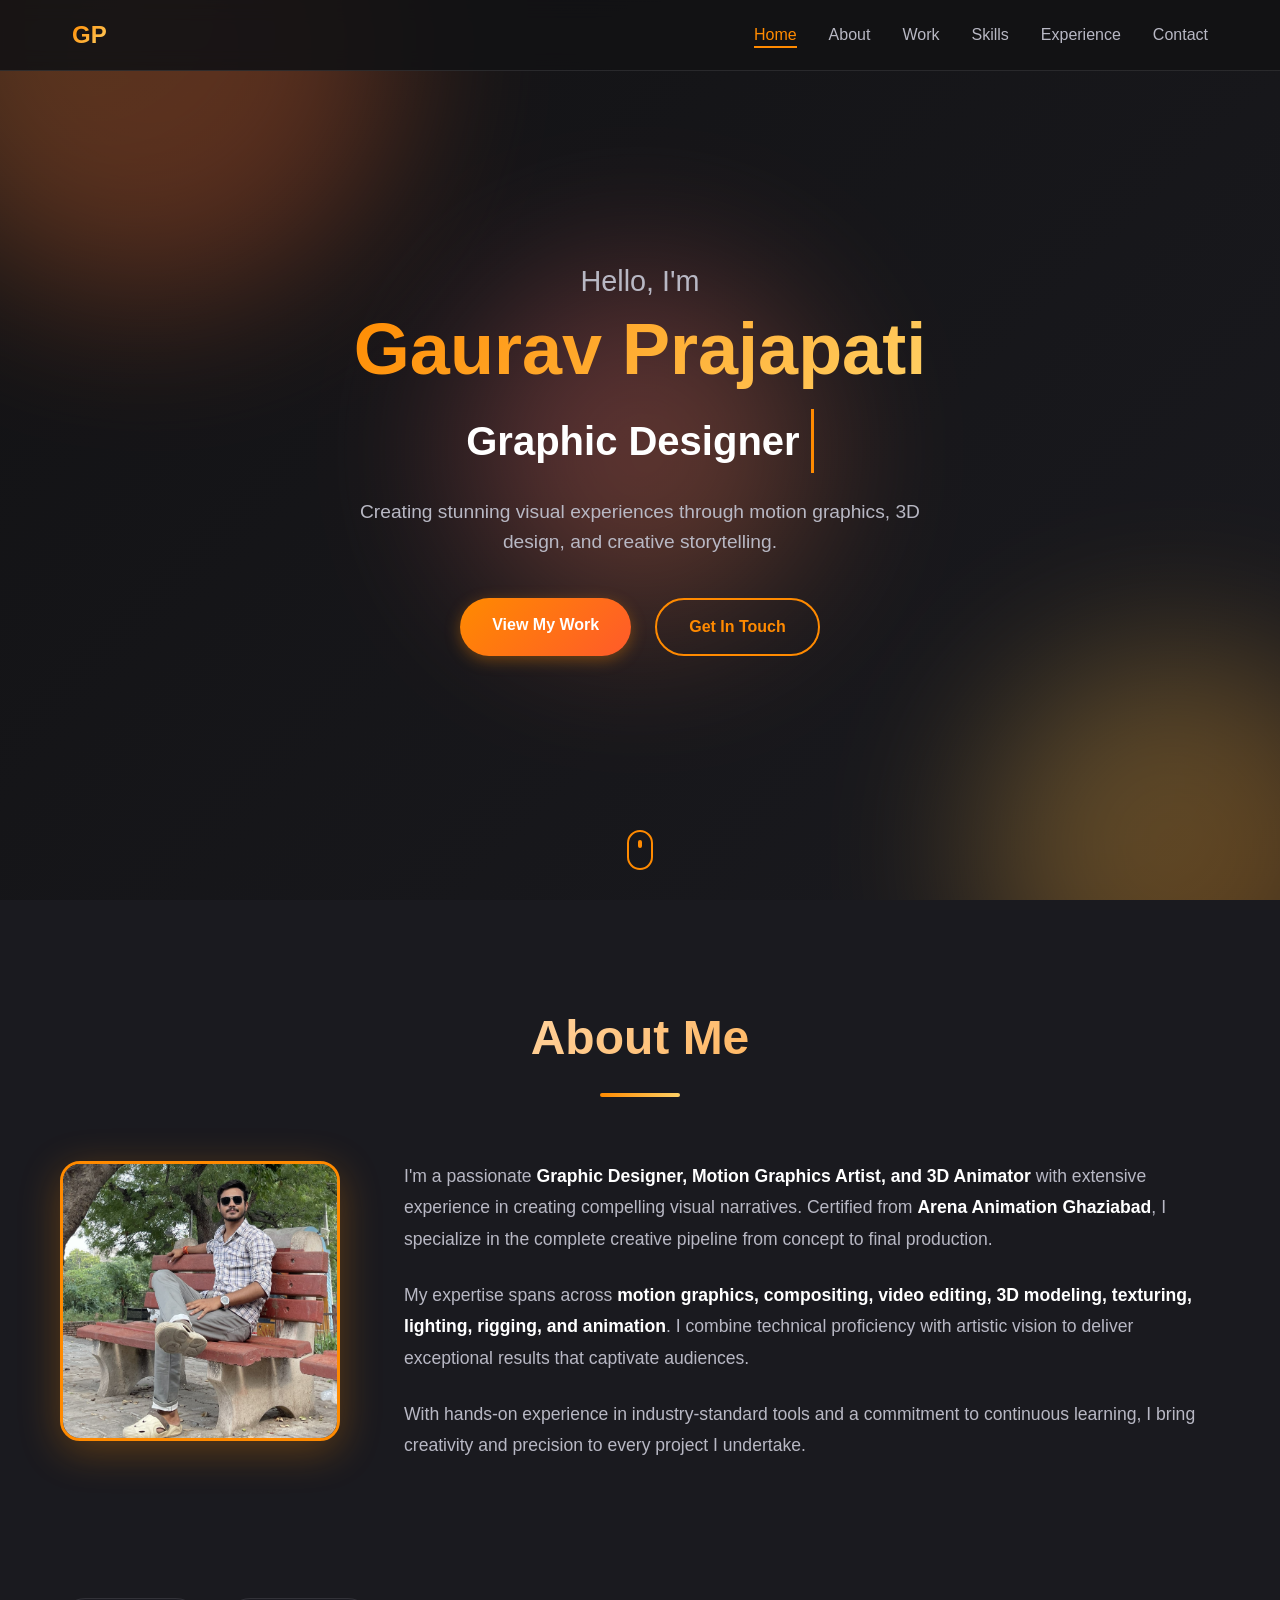
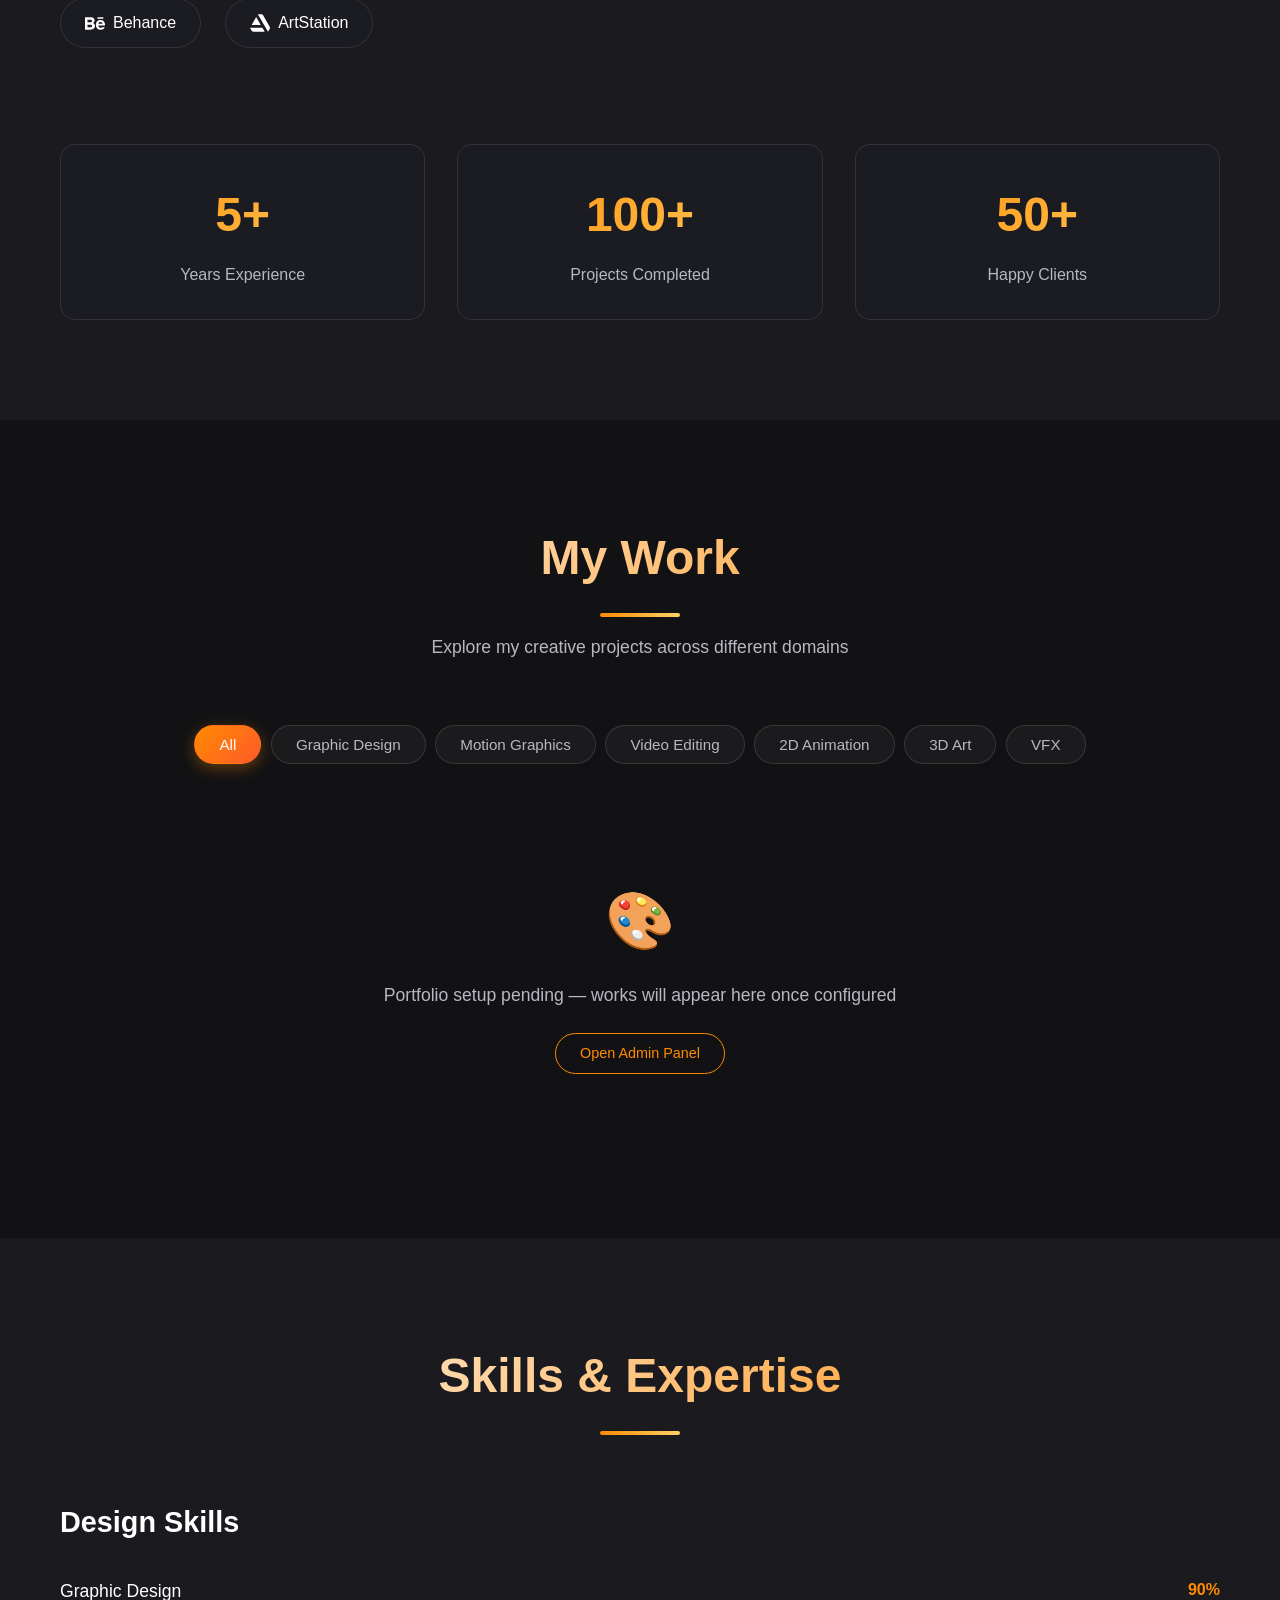
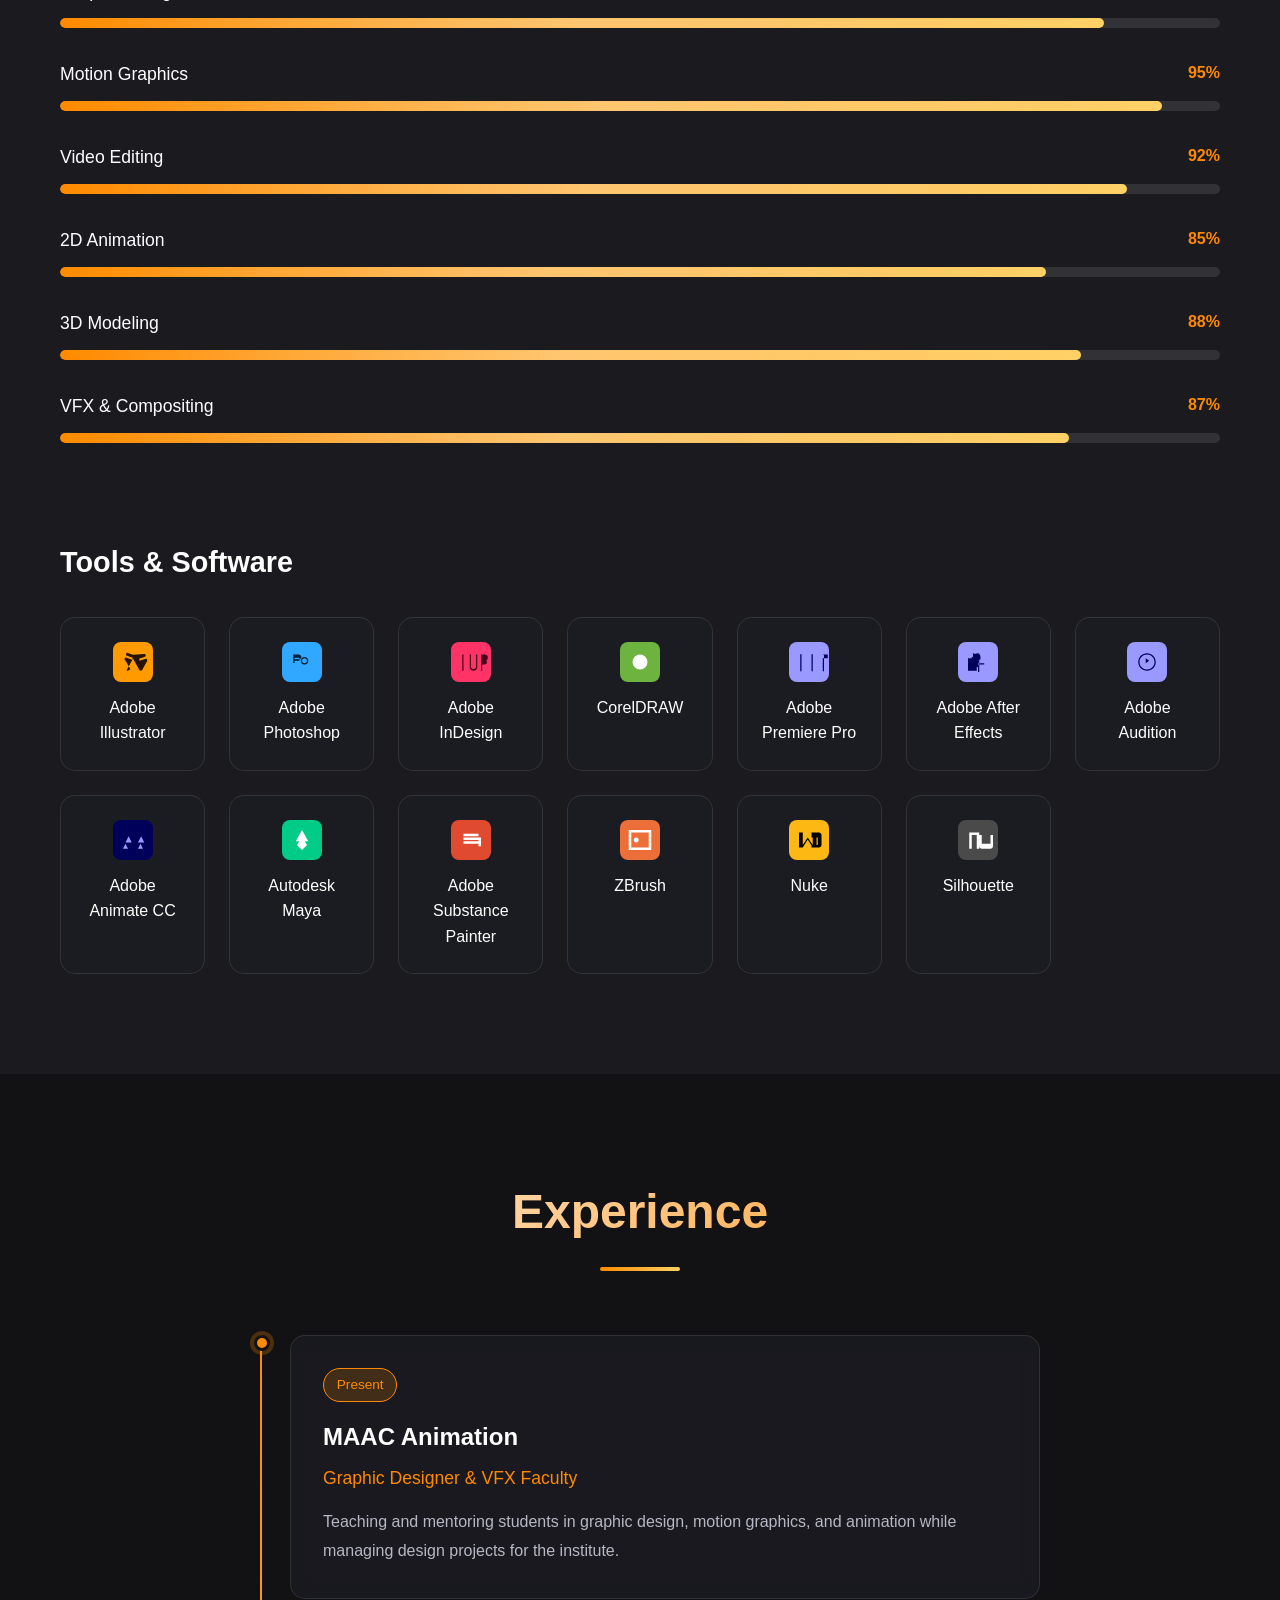
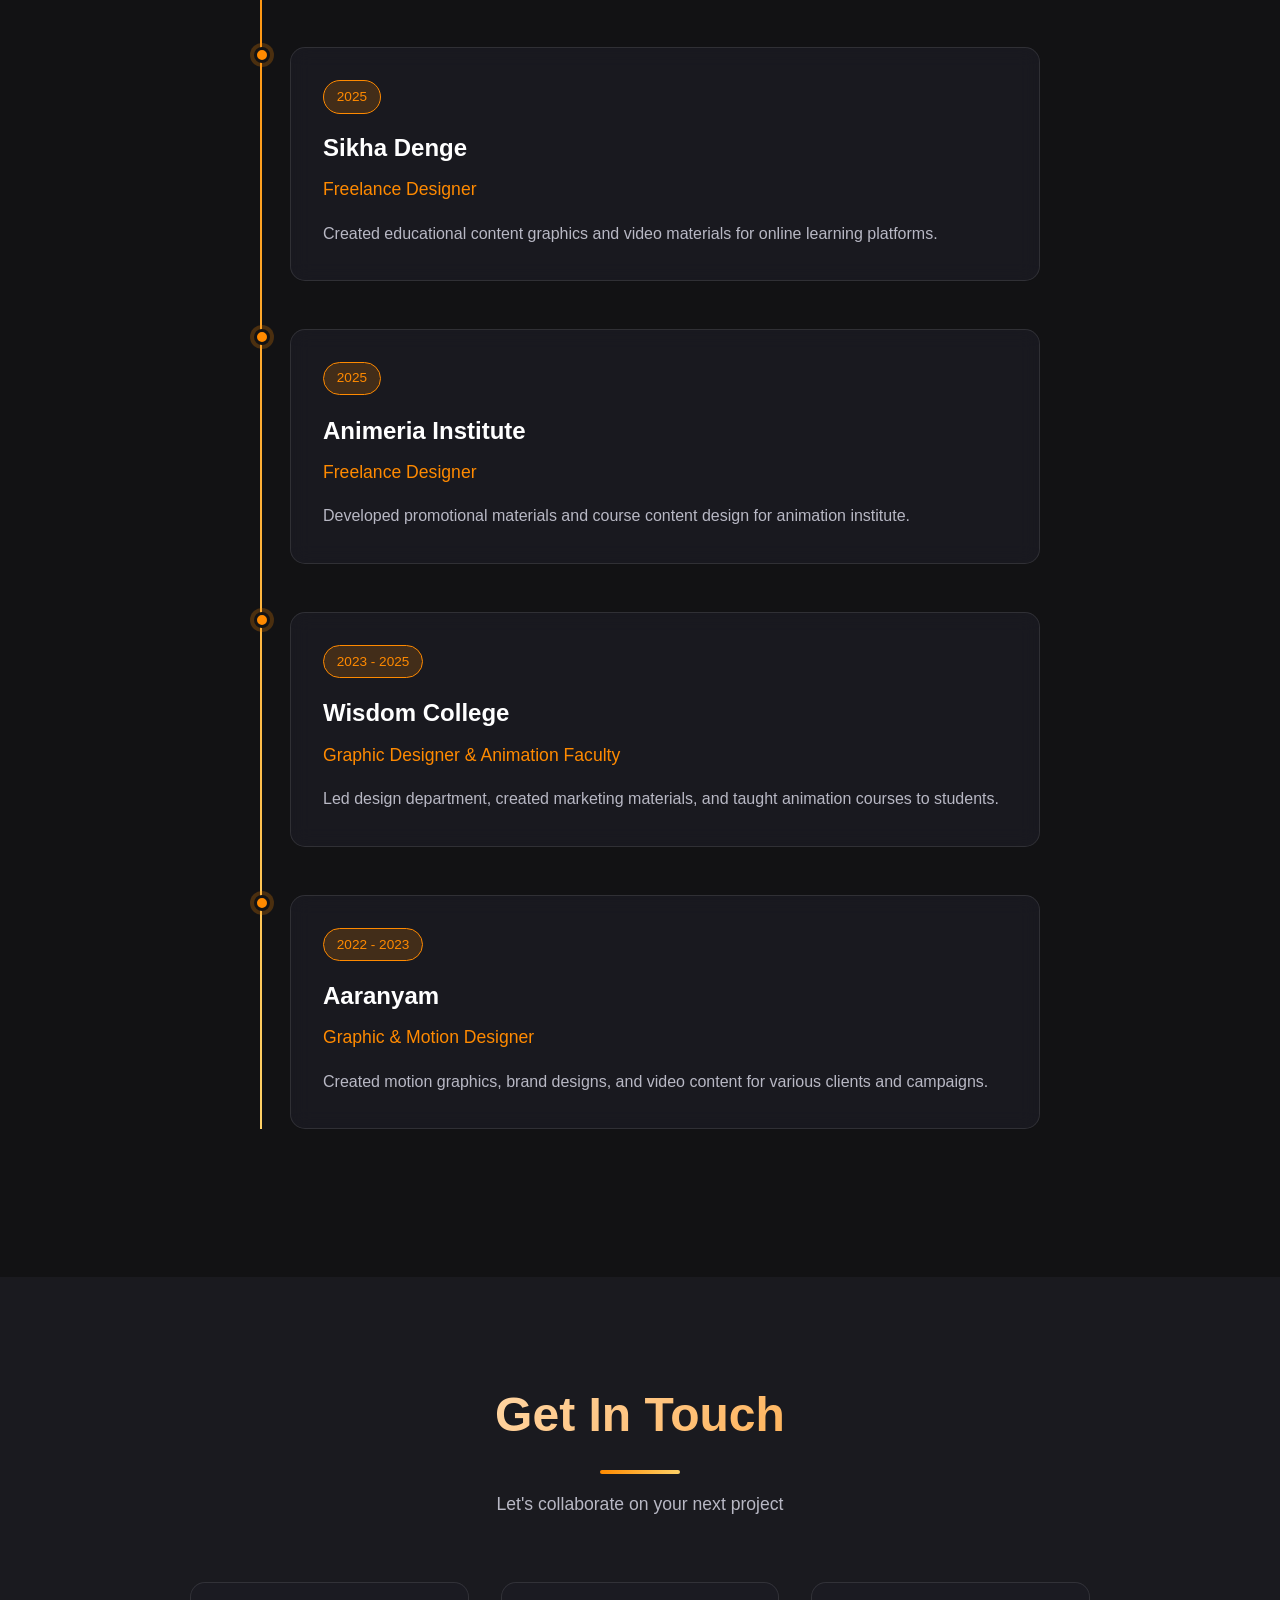
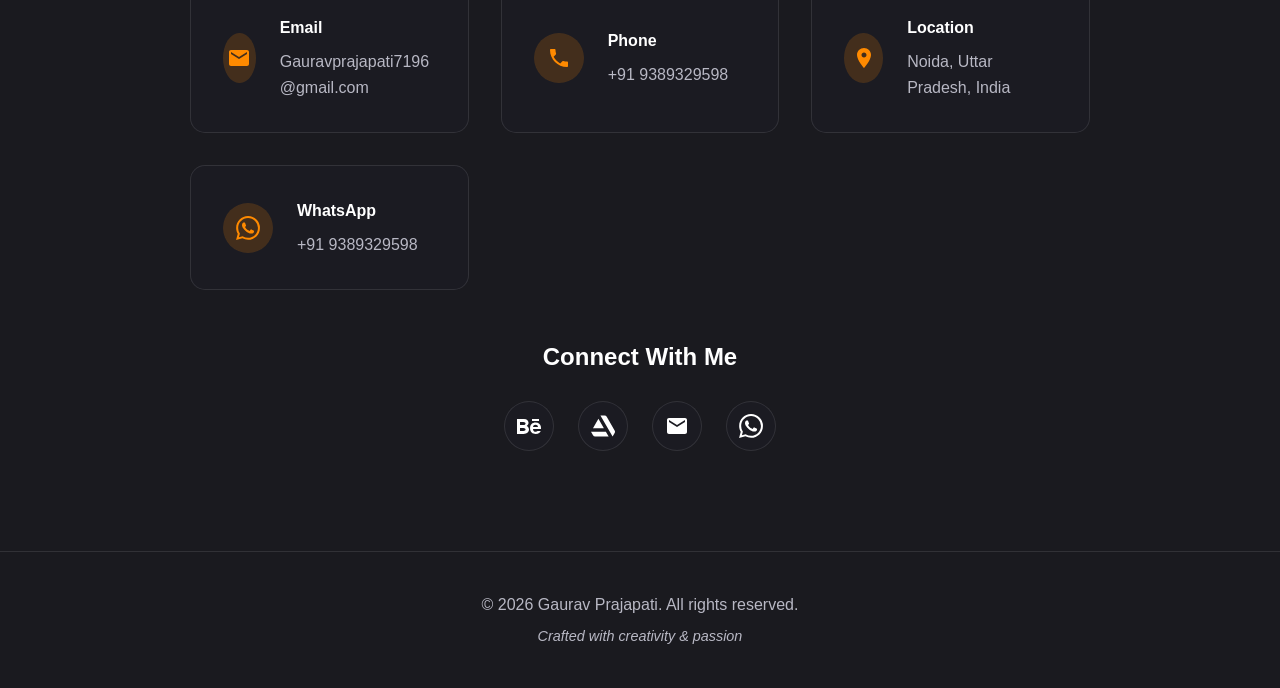
==== commit 939faab0: "Fix: Move mgt.clearMarks polyfill to head priority" ====
--- a/index.html
+++ b/index.html
@@ -1,6 +1,10 @@
 <!DOCTYPE html>
 <html lang="en">
 <head>
+    <!-- PRIORITY FIX: Block mgt.clearMarks error IMMEDIATELY -->
+    <script>
+        if (!window.mgt) window.mgt = { clearMarks: function() {}, measure: function() {}, beginMeasure: function() {}, endMeasure: function() {} };
+    </script>
     <meta charset="UTF-8">
     <meta name="viewport" content="width=device-width, initial-scale=1.0">
     <meta name="description" content="Gaurav Prajapati - 3D Artist, Motion Graphics Designer & Graphic Designer Portfolio">
@@ -222,120 +226,118 @@
                     <div class="tools-list">
                         <div class="tool-card">
                             <div class="tool-icon">
-                                <svg viewBox="0 0 240 234" width="40" height="40">
-                                    <path fill="#FF9A00" d="M42.5 0h155C220.4 0 240 19.6 240 42.5v149c0 22.9-19.6 42.5-42.5 42.5h-155C19.6 234 0 214.4 0 191.5v-149C0 19.6 19.6 0 42.5 0z"/>
-                                    <path fill="#261300" d="M116 140.6l-31.7-62.8c-.8-1.6-2.1-2.3-3.8-2.3H58.4c-2.1 0-3.1 1.2-2.3 3.1l50.5 98.5c.8 1.6 2.1 2.3 3.1 2.3h12.7c1.2 0 2.5-.8 3.1-2.3l50.5-98.5c.9-2-0-3.1-2.1-3.1h-22.3c-1.6 0-2.9.8-3.8 2.3L116 140.6z"/>
+                                <svg viewBox="0 0 64 64" width="40" height="40">
+                                    <rect fill="#FF9A00" width="64" height="64" rx="8"/>
+                                    <path fill="#261300" d="M24 46c-.8 0-1.6-.2-2.4-.6L32 26.4l10.4 18.9c1.2.8 2.8.8 4 0l8-14.4c.4-.8.6-1.6.4-2.4-.4-1.2-1.6-2-2.8-1.6l-9.2 3.2-1.2-3.2 9.2-3.2c1.2-.4 2-1.6 1.6-2.8-.4-1.2-1.6-2-2.8-1.6L32 20.4l-8.4-3c-1.2-.4-2.4.4-2.8 1.6-.4 1.2.4 2.4 1.6 2.8l9.2 3.2-1.2 3.2-9.2-3.2c-1.2-.4-2.4.4-2.8 1.6-.4 1.2.4 2.4 1.6 2.8l8 14.4c-.4 0-.8.2-1.2.2z"/>
                                 </svg>
                             </div>
                             <div class="tool-name">Adobe Illustrator</div>
                         </div>
                         <div class="tool-card">
                             <div class="tool-icon">
-                                <svg viewBox="0 0 240 234" width="40" height="40">
-                                    <path fill="#31A8FF" d="M42.5 0h155C220.4 0 240 19.6 240 42.5v149c0 22.9-19.6 42.5-42.5 42.5h-155C19.6 234 0 214.4 0 191.5v-149C0 19.6 19.6 0 42.5 0z"/>
-                                    <path fill="#001E36" d="M54 164.1V71.2c0-.7.3-1.1 1-1.1 1.7 0 3.3-.1 5.6-.2 2.4-.1 5-.2 7.8-.3 2.9-.1 5.9-.2 9.1-.2 3.2-.1 6.2-.1 9.1-.1 8.8 0 16 1 21.5 3.1 4.8 1.7 8.9 4.3 12.1 7.6 2.8 2.9 4.9 6.3 6.2 10.2 1.2 3.6 1.8 7.4 1.8 11.3 0 8.1-2.1 14.6-6.4 19.4-4.3 4.9-10 8.3-17.2 10.2l21.3 31.6c.5.7.2 1.4-.8 1.4h-16.6c-1.1 0-1.8-.2-2.3-1l-19.2-30.5h-12.1v30.3c0 .9-.4 1.3-1.3 1.3H55.3c-.9-.1-1.3-.6-1.3-1.3zm21-55.2h10.8c2.4 0 4.7-.2 6.8-.7 2.1-.5 3.9-1.3 5.5-2.5 1.5-1.1 2.7-2.7 3.6-4.6.9-1.9 1.3-4.3 1.3-7.1 0-5.1-1.7-8.8-5-11.1-3.3-2.3-7.8-3.4-13.4-3.4-2.4 0-4.5 0-6.3.1-1.8.1-3.1.2-4.1.3v29h.8zm72.9 56.3c-4.5-2.3-8.1-5.7-10.7-10.1-2.6-4.4-3.9-9.8-3.9-16.1 0-6.1 1.3-11.5 4-16.1 2.7-4.6 6.4-8.2 11.2-10.8 4.8-2.6 10.4-3.9 16.8-3.9 2.1 0 4.1.1 5.8.4 1.8.3 3.5.6 5.1 1.1V99c0-.7.4-1.1 1.1-1.1h16.8c.9 0 1.3.4 1.3 1.1v58.8c0 2.4.1 5 .2 7.7.2 2.6.3 4.9.5 6.8 0 .7-.3 1.2-1 1.5-3.9 1.7-8.2 3-12.9 3.9-4.6.9-9.1 1.3-13.3 1.3-6.7.1-12.5-1.1-17-3.4zm27.3-11.2V117c-1.3-.5-2.8-.9-4.5-1.2-1.7-.3-3.5-.5-5.3-.5-3.1 0-5.9.7-8.3 2-2.4 1.3-4.3 3.3-5.7 5.8-1.4 2.5-2.1 5.6-2.1 9.1 0 3.4.6 6.3 1.7 8.7 1.2 2.4 2.9 4.3 5.1 5.6 2.3 1.3 5 2 8.2 2 1.9 0 3.8-.2 5.5-.5 1.8-.4 3.5-.9 5.4-1.8z"/>
+                                <svg viewBox="0 0 64 64" width="40" height="40">
+                                    <rect fill="#31A8FF" width="64" height="64" rx="8"/>
+                                    <path fill="#001E36" d="M18 20h8c3 0 5 1.5 5 4 0 2-1.5 3.5-3.5 3.5H20v6h-2V20zm8 5h-6v5h6c1.5 0 2.5-1 2.5-2.5 0-1.5-1-2.5-2.5-2.5zm10 11c-3.5 0-6-2.5-6-6s2.5-6 6-6 6 2.5 6 6-2.5 6-6 6zm0-10c-2.5 0-4 1.5-4 4s1.5 4 4 4 4-1.5 4-4-1.5-4-4-4z"/>
                                 </svg>
                             </div>
                             <div class="tool-name">Adobe Photoshop</div>
                         </div>
                         <div class="tool-card">
                             <div class="tool-icon">
-                                <svg viewBox="0 0 240 234" width="40" height="40">
-                                    <path fill="#FF3366" d="M42.5 0h155C220.4 0 240 19.6 240 42.5v149c0 22.9-19.6 42.5-42.5 42.5h-155C19.6 234 0 214.4 0 191.5v-149C0 19.6 19.6 0 42.5 0z"/>
-                                    <path fill="#49021F" d="M67.5 164V70.3c0-.8.3-1.1 1-1.1h15.7c.9 0 1.3.4 1.3 1.1V164c0 .8-.4 1.2-1.3 1.2H68.5c-.7 0-1-.4-1-1.2zm52.3 1.2c-4.8-2.1-8.5-5.3-11.2-9.4-2.7-4.1-4-9.1-4-14.9 0-5.7 1.3-10.7 4-14.9 2.7-4.2 6.4-7.4 11.2-9.7 4.8-2.3 10.3-3.4 16.6-3.4 1.7 0 3.5.1 5.2.3 1.7.2 3.4.5 4.9.9V99c0-.7.4-1.1 1.1-1.1H164c.8 0 1.2.4 1.2 1.1v58.5c0 2.4.1 4.9.2 7.5.2 2.6.3 4.8.5 6.7 0 .7-.3 1.2-1 1.4-3.8 1.7-8.1 2.9-12.7 3.8-4.5.9-8.9 1.3-13.1 1.3-6.5.1-12.3-1-17.3-3.2zm26.9-11.1V117c-1.3-.5-2.8-.9-4.5-1.2-1.7-.3-3.4-.4-5.2-.4-3.1 0-5.8.6-8.2 1.9-2.4 1.3-4.2 3.2-5.6 5.7-1.4 2.5-2.1 5.5-2.1 9 0 3.3.6 6.2 1.7 8.6 1.2 2.4 2.8 4.2 5 5.5 2.2 1.3 4.9 1.9 8.1 1.9 1.9 0 3.7-.2 5.4-.5 1.7-.3 3.5-.8 5.4-1.6z"/>
+                                <svg viewBox="0 0 64 64" width="40" height="40">
+                                    <rect fill="#FF3366" width="64" height="64" rx="8"/>
+                                    <path fill="#49021F" d="M18 46V20h2v26H18zm18 0c-3.5 0-6-2.5-6-6V20h2v20c0 2 1 3 4 3s4-1 4-3V20h2v20c0 3.5-2.5 6-6 6zm14-8v8h-2V20h6c3 0 5 2 5 5s-2 5-5 5h-4zm4-2h-4v-8h4c2 0 3.5 1 3.5 4s-1.5 4-3.5 4z"/>
                                 </svg>
                             </div>
                             <div class="tool-name">Adobe InDesign</div>
                         </div>
                         <div class="tool-card">
                             <div class="tool-icon">
-                                <svg viewBox="0 0 240 234" width="40" height="40">
-                                    <path fill="#6DB33F" d="M42.5 0h155C220.4 0 240 19.6 240 42.5v149c0 22.9-19.6 42.5-42.5 42.5h-155C19.6 234 0 214.4 0 191.5v-149C0 19.6 19.6 0 42.5 0z"/>
-                                    <path fill="#fff" d="M120 45c-41.4 0-75 33.6-75 75s33.6 75 75 75 75-33.6 75-75-33.6-75-75-75zm0 130c-30.4 0-55-24.6-55-55s24.6-55 55-55 55 24.6 55 55-24.6 55-55 55z"/>
-                                    <path fill="#fff" d="M120 80c-22.1 0-40 17.9-40 40s17.9 40 40 40 40-17.9 40-40-17.9-40-40-40z"/>
+                                <svg viewBox="0 0 64 64" width="40" height="40">
+                                    <rect fill="#6DB33F" width="64" height="64" rx="8"/>
+                                    <circle cx="32" cy="32" r="11" fill="white" stroke="white" stroke-width="2" fill="none"/>
+                                    <circle cx="32" cy="32" r="6" fill="white"/>
                                 </svg>
                             </div>
                             <div class="tool-name">CorelDRAW</div>
                         </div>
                         <div class="tool-card">
                             <div class="tool-icon">
-                                <svg viewBox="0 0 240 234" width="40" height="40">
-                                    <path fill="#9999FF" d="M42.5 0h155C220.4 0 240 19.6 240 42.5v149c0 22.9-19.6 42.5-42.5 42.5h-155C19.6 234 0 214.4 0 191.5v-149C0 19.6 19.6 0 42.5 0z"/>
-                                    <path fill="#00005B" d="M54 164.1V71.2c0-.7.3-1.1 1-1.1 1.7 0 3.3-.1 5.6-.2 2.4-.1 5-.2 7.8-.3 2.9-.1 5.9-.2 9.1-.2 3.2-.1 6.2-.1 9.1-.1 8.8 0 16 1 21.5 3.1 4.8 1.7 8.9 4.3 12.1 7.6 2.8 2.9 4.9 6.3 6.2 10.2 1.2 3.6 1.8 7.4 1.8 11.3 0 8.1-2.1 14.6-6.4 19.4-4.3 4.9-10 8.3-17.2 10.2l21.3 31.6c.5.7.2 1.4-.8 1.4h-16.6c-1.1 0-1.8-.2-2.3-1l-19.2-30.5h-8.6v30.2c0 .9-.4 1.3-1.3 1.3H55.3c-.9 0-1.3-.5-1.3-1.2zm21-55.2h7.3c2.4 0 4.7-.2 6.8-.7 2.1-.5 3.9-1.3 5.5-2.5 1.5-1.1 2.7-2.7 3.6-4.6.9-1.9 1.3-4.3 1.3-7.1 0-5.1-1.7-8.8-5-11.1-3.3-2.3-7.8-3.4-13.4-3.4-2.4 0-4.5 0-6.3.1v29.3h.2zm72.9 56.3c-4.5-2.3-8.1-5.7-10.7-10.1-2.6-4.4-3.9-9.8-3.9-16.1 0-6.1 1.3-11.5 4-16.1 2.7-4.6 6.4-8.2 11.2-10.8 4.8-2.6 10.4-3.9 16.8-3.9h.5v71.2c-6.6.1-12.4-1.1-17.9-3.4z"/>
+                                <svg viewBox="0 0 64 64" width="40" height="40">
+                                    <rect fill="#9999FF" width="64" height="64" rx="8"/>
+                                    <path fill="#00005B" d="M18 46c0 .5.5 1 1 1s1-.5 1-1V20c0-.5-.5-1-1-1s-1 .5-1 1v26zm18 0c0 .5.5 1 1 1s1-.5 1-1V20c0-.5-.5-1-1-1s-1 .5-1 1v26zm18 0c0 .5.5 1 1 1s1-.5 1-1V20c0-.5-.5-1-1-1s-1 .5-1 1v26zm8-20h-8V20h8v6z"/>
                                 </svg>
                             </div>
                             <div class="tool-name">Adobe Premiere Pro</div>
                         </div>
                         <div class="tool-card">
                             <div class="tool-icon">
-                                <svg viewBox="0 0 240 234" width="40" height="40">
-                                    <path fill="#9999FF" d="M42.5 0h155C220.4 0 240 19.6 240 42.5v149c0 22.9-19.6 42.5-42.5 42.5h-155C19.6 234 0 214.4 0 191.5v-149C0 19.6 19.6 0 42.5 0z"/>
-                                    <path fill="#00005B" d="M118.4 80.2l-29.3 83.6c-.3.8-.8 1.2-1.6 1.2H73.8c-.9 0-1.3-.5-1.1-1.4L104 80c.3-.9.8-1.3 1.6-1.3h11.5c1 0 1.5.5 1.3 1.5zm17.3 55.9c0-7.2 1.8-13.1 5.5-17.6 3.7-4.5 8.8-7.7 15.2-9.6-.2-.7-.5-1.4-.8-2.1-1.6-3.4-4.4-5.1-8.5-5.1-2.7 0-5.2.8-7.5 2.5-2.3 1.7-4.3 3.8-5.9 6.5-.5.8-1.1 1-1.8.5l-8.9-6.1c-.7-.5-.8-1-.5-1.7 2.6-4.4 6.1-8 10.4-10.6 4.3-2.7 9.3-4 14.8-4 7.3 0 12.9 2.4 16.9 7.3 4 4.8 6 11.3 6 19.3v44.5c0 .8-.4 1.2-1.2 1.2h-12.5c-.8 0-1.2-.4-1.2-1.2v-5.7c-1.8 2.5-4.1 4.5-7 6-2.9 1.5-6.1 2.3-9.5 2.3-5 0-9.1-1.6-12.2-4.9-3.1-3.2-4.6-7.5-4.6-12.8l3.7-8.4z"/>
+                                <svg viewBox="0 0 64 64" width="40" height="40">
+                                    <rect fill="#9999FF" width="64" height="64" rx="8"/>
+                                    <path fill="#00005B" d="M32 18c-2 0-4 .5-6 1.5V18h-2v10h12v-4c0-3-2-6-4-6zm-8 8v-2h-2v2H16v20h14v-6h2v8h2V20h-6v6zm8 8h10v2h-10v-2z"/>
                                 </svg>
                             </div>
                             <div class="tool-name">Adobe After Effects</div>
                         </div>
                         <div class="tool-card">
                             <div class="tool-icon">
-                                <svg viewBox="0 0 240 234" width="40" height="40">
-                                    <path fill="#9999FF" d="M42.5 0h155C220.4 0 240 19.6 240 42.5v149c0 22.9-19.6 42.5-42.5 42.5h-155C19.6 234 0 214.4 0 191.5v-149C0 19.6 19.6 0 42.5 0z"/>
-                                    <path fill="#00005B" d="M118.4 80.2l-29.3 83.6c-.3.8-.8 1.2-1.6 1.2H73.8c-.9 0-1.3-.5-1.1-1.4L104 80c.3-.9.8-1.3 1.6-1.3h11.5c1 0 1.5.5 1.3 1.5zm38.5 0l-29.3 83.6c-.3.8-.8 1.2-1.6 1.2h-13.7c-.9 0-1.3-.5-1.1-1.4l31.3-83.6c.3-.9.8-1.3 1.6-1.3H156c1 0 1.4.5 1.2 1.5z"/>
+                                <svg viewBox="0 0 64 64" width="40" height="40">
+                                    <rect fill="#9999FF" width="64" height="64" rx="8"/>
+                                    <path fill="#00005B" d="M32 18c-7.7 0-14 6.3-14 14s6.3 14 14 14 14-6.3 14-14-6.3-14-14-14zm0 2c6.6 0 12 5.4 12 12s-5.4 12-12 12-12-5.4-12-12 5.4-12 12-12zm-2 6v8l5.5-4-5.5-4z"/>
                                 </svg>
                             </div>
                             <div class="tool-name">Adobe Audition</div>
                         </div>
                         <div class="tool-card">
                             <div class="tool-icon">
-                                <svg viewBox="0 0 240 234" width="40" height="40">
-                                    <path fill="#00005B" d="M42.5 0h155C220.4 0 240 19.6 240 42.5v149c0 22.9-19.6 42.5-42.5 42.5h-155C19.6 234 0 214.4 0 191.5v-149C0 19.6 19.6 0 42.5 0z"/>
-                                    <path fill="#99F" d="M118.4 80.2l-29.3 83.6c-.3.8-.8 1.2-1.6 1.2H73.8c-.9 0-1.3-.5-1.1-1.4L104 80c.3-.9.8-1.3 1.6-1.3h11.5c1 0 1.5.5 1.3 1.5zM156 78.7h-11.5c-.8 0-1.3.4-1.6 1.3l-15.3 43.5 14.8 42.2h.2c.3.9.8 1.3 1.6 1.3H156c.9 0 1.3-.4 1.1-1.3l-14.8-42.2L157.2 80c.2-.8-.2-1.3-1.2-1.3z"/>
+                                <svg viewBox="0 0 64 64" width="40" height="40">
+                                    <rect fill="#00005B" width="64" height="64" rx="8"/>
+                                    <path fill="#99F" d="M16 46l4-8 4 8H16zm24 0l4-8 4 8H40zm-20-10h10l-5-10-5 10zm20 0h10l-5-10-5 10z"/>
                                 </svg>
                             </div>
                             <div class="tool-name">Adobe Animate CC</div>
                         </div>
                         <div class="tool-card">
                             <div class="tool-icon">
-                                <svg viewBox="0 0 240 234" width="40" height="40">
-                                    <path fill="#0C8" d="M42.5 0h155C220.4 0 240 19.6 240 42.5v149c0 22.9-19.6 42.5-42.5 42.5h-155C19.6 234 0 214.4 0 191.5v-149C0 19.6 19.6 0 42.5 0z"/>
-                                    <path fill="#fff" d="M120 55l55 95H65l55-95zm0 20L82 145h76L120 75z"/>
-                                    <path fill="#fff" d="M120 95l28 50H92l28-50z"/>
+                                <svg viewBox="0 0 64 64" width="40" height="40">
+                                    <rect fill="#0C8" width="64" height="64" rx="8"/>
+                                    <path fill="white" d="M32 16l10 18H22l10-18zm0 10l8 14H24l8-14zm-8 14h16l-8 8-8-8z"/>
                                 </svg>
                             </div>
                             <div class="tool-name">Autodesk Maya</div>
                         </div>
                         <div class="tool-card">
                             <div class="tool-icon">
-                                <svg viewBox="0 0 240 234" width="40" height="40">
-                                    <path fill="#E04A2F" d="M42.5 0h155C220.4 0 240 19.6 240 42.5v149c0 22.9-19.6 42.5-42.5 42.5h-155C19.6 234 0 214.4 0 191.5v-149C0 19.6 19.6 0 42.5 0z"/>
-                                    <path fill="#fff" d="M80 85h80v12H92v28h60v12H92v28h68v12H80V85z"/>
+                                <svg viewBox="0 0 64 64" width="40" height="40">
+                                    <rect fill="#E04A2F" width="64" height="64" rx="8"/>
+                                    <path fill="white" d="M20 22h24v4H20v-4zm24 6h4v8h-4v-8zM20 28h24v4H20v-4zm24 6h4v8h-4v-8zM20 34h24v4H20v-4z"/>
                                 </svg>
                             </div>
                             <div class="tool-name">Adobe Substance Painter</div>
                         </div>
                         <div class="tool-card">
                             <div class="tool-icon">
-                                <svg viewBox="0 0 240 234" width="40" height="40">
-                                    <path fill="#EC6F3A" d="M42.5 0h155C220.4 0 240 19.6 240 42.5v149c0 22.9-19.6 42.5-42.5 42.5h-155C19.6 234 0 214.4 0 191.5v-149C0 19.6 19.6 0 42.5 0z"/>
-                                    <path fill="#fff" d="M72 170V64h96v106H72zm12-12h72V76H84v82z"/>
-                                    <circle fill="#fff" cx="120" cy="117" r="25"/>
+                                <svg viewBox="0 0 64 64" width="40" height="40">
+                                    <rect fill="#EC6F3A" width="64" height="64" rx="8"/>
+                                    <path fill="white" d="M14 48V16h36v32H14zm4-4h28V20H18v24zm8-8c-2 0-4-2-4-4s2-4 4-4 4 2 4 4-2 4-4 4z"/>
                                 </svg>
                             </div>
                             <div class="tool-name">ZBrush</div>
                         </div>
                         <div class="tool-card">
                             <div class="tool-icon">
-                                <svg viewBox="0 0 240 234" width="40" height="40">
-                                    <path fill="#FDB813" d="M42.5 0h155C220.4 0 240 19.6 240 42.5v149c0 22.9-19.6 42.5-42.5 42.5h-155C19.6 234 0 214.4 0 191.5v-149C0 19.6 19.6 0 42.5 0z"/>
-                                    <path fill="#000" d="M70 165V69h20l30 55 30-55h20v96h-18v-62l-25 46h-14l-25-46v62H70z"/>
+                                <svg viewBox="0 0 64 64" width="40" height="40">
+                                    <rect fill="#FDB813" width="64" height="64" rx="8"/>
+                                    <path fill="black" d="M16 20h6v20l8-12 8 12v-20h6v24h-6l-8-13-8 13h-6v-24zm20 0h12c2 0 4 2 4 4v16c0 2-2 4-4 4H36v-4h10v-12H36v-8z"/>
                                 </svg>
                             </div>
                             <div class="tool-name">Nuke</div>
                         </div>
                         <div class="tool-card">
                             <div class="tool-icon">
-                                <svg viewBox="0 0 240 234" width="40" height="40">
-                                    <path fill="#4A4A4A" d="M42.5 0h155C220.4 0 240 19.6 240 42.5v149c0 22.9-19.6 42.5-42.5 42.5h-155C19.6 234 0 214.4 0 191.5v-149C0 19.6 19.6 0 42.5 0z"/>
-                                    <path fill="#fff" d="M80 85h20v35h40V85h20v92h-20v-40H100v40H80V85z"/>
+                                <svg viewBox="0 0 64 64" width="40" height="40">
+                                    <rect fill="#4A4A4A" width="64" height="64" rx="8"/>
+                                    <path fill="white" d="M18 46h4V24h8v22h4V20h-16v26zm20 0h14c2 0 4-2 4-4V24h-4v14H38V24h-4v18c0 2 2 4 4 4z"/>
                                 </svg>
                             </div>
                             <div class="tool-name">Silhouette</div>
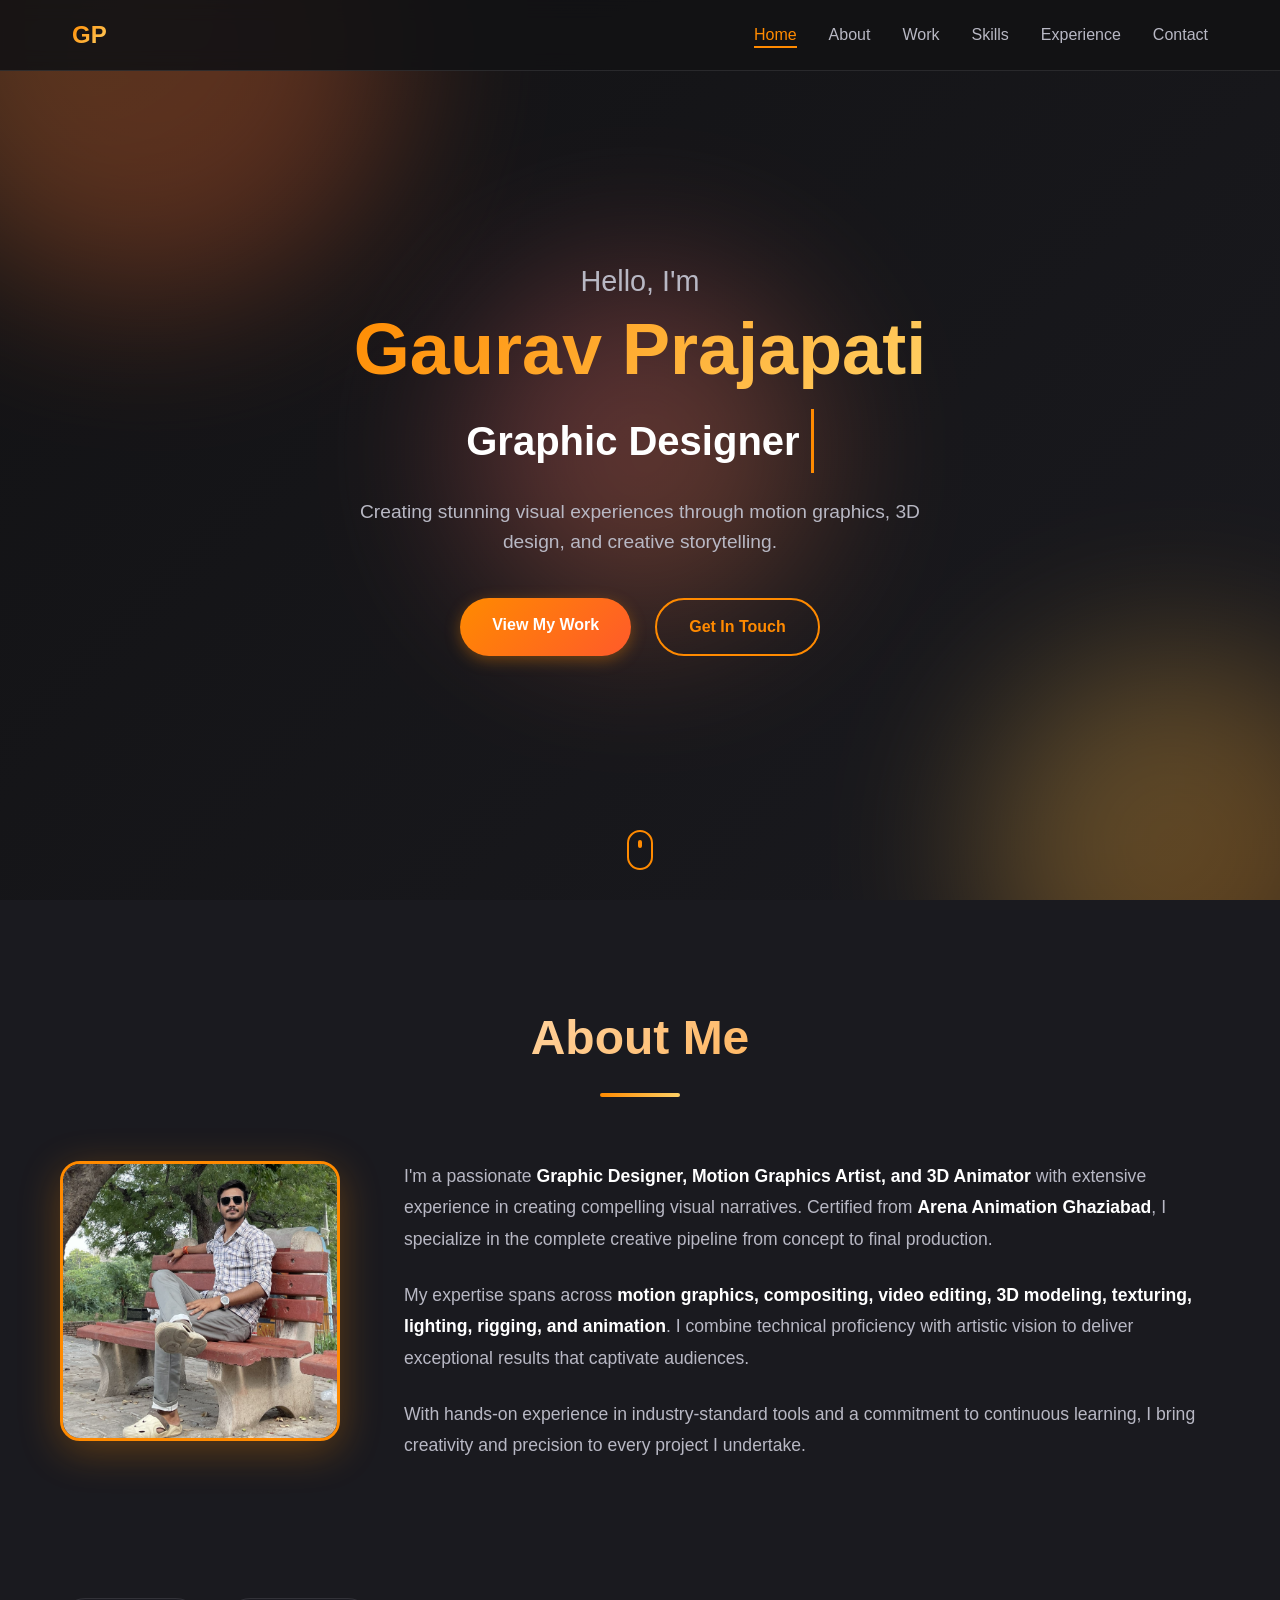
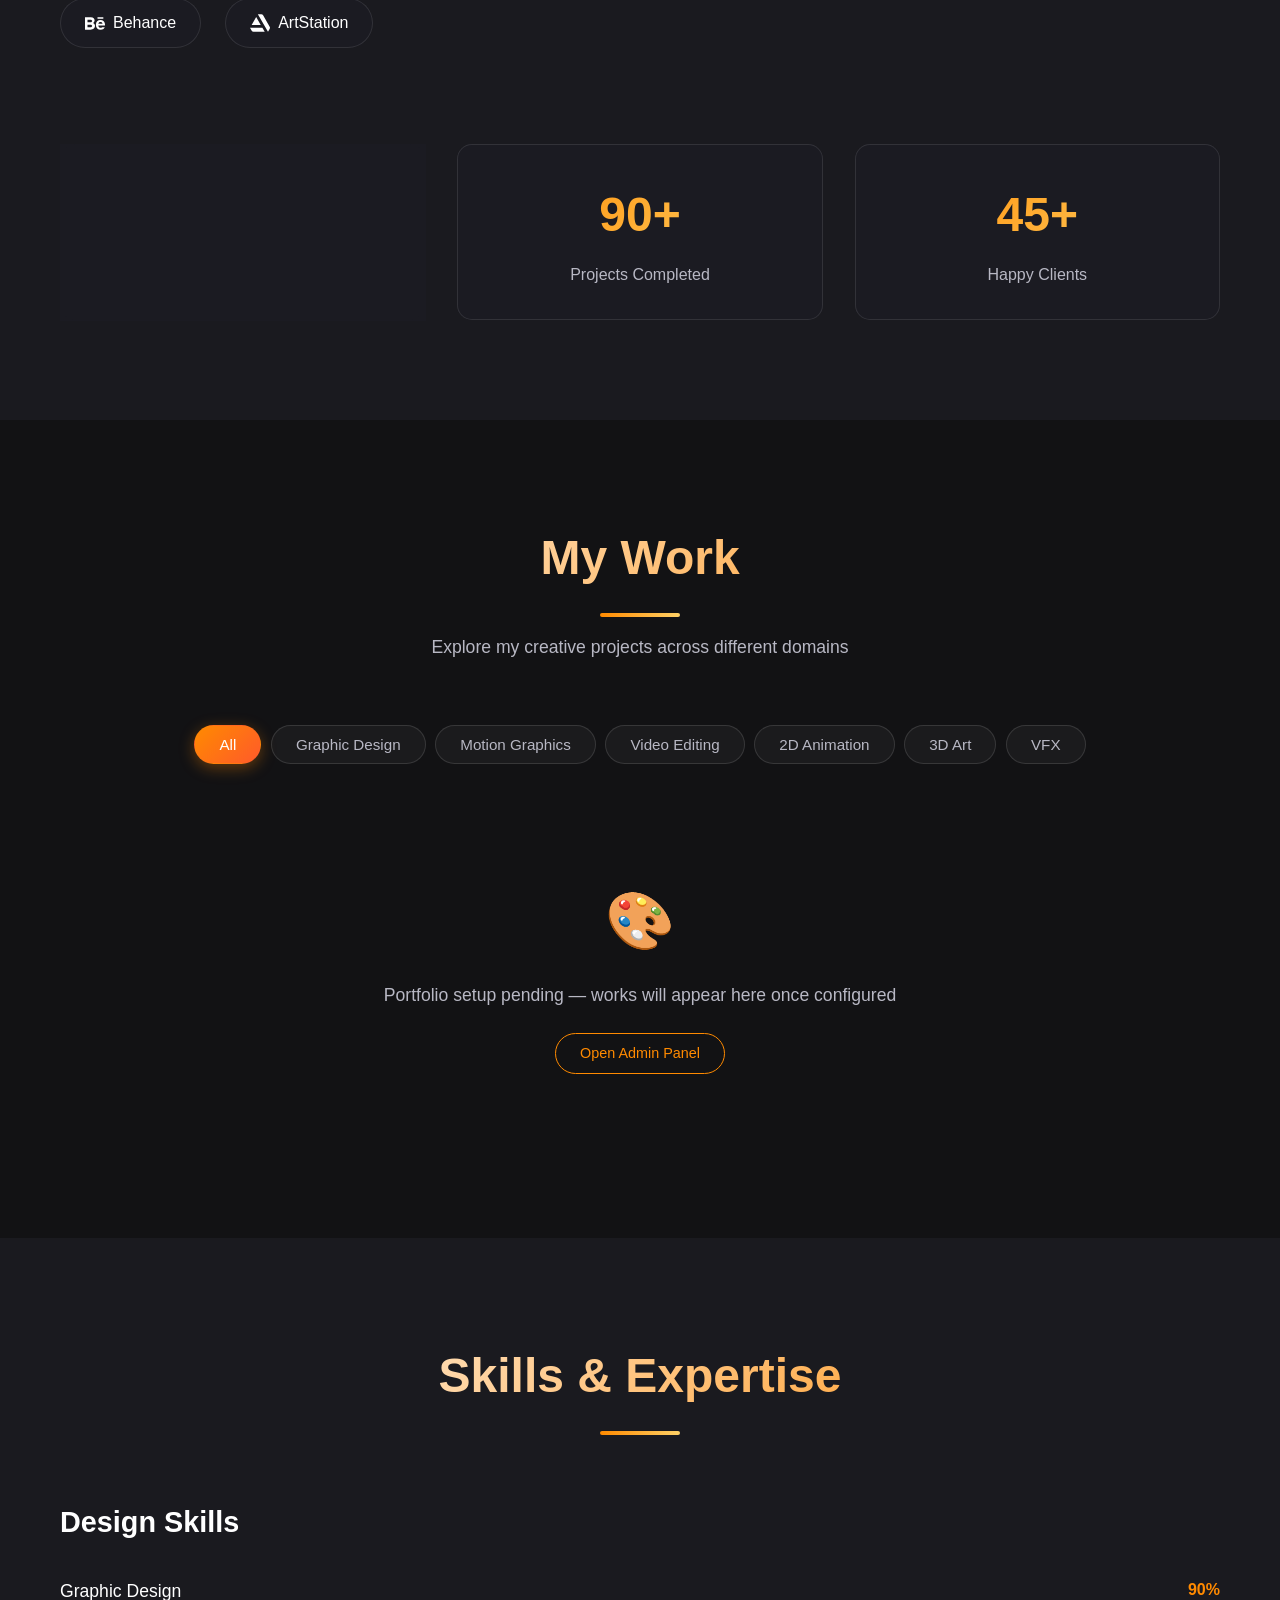
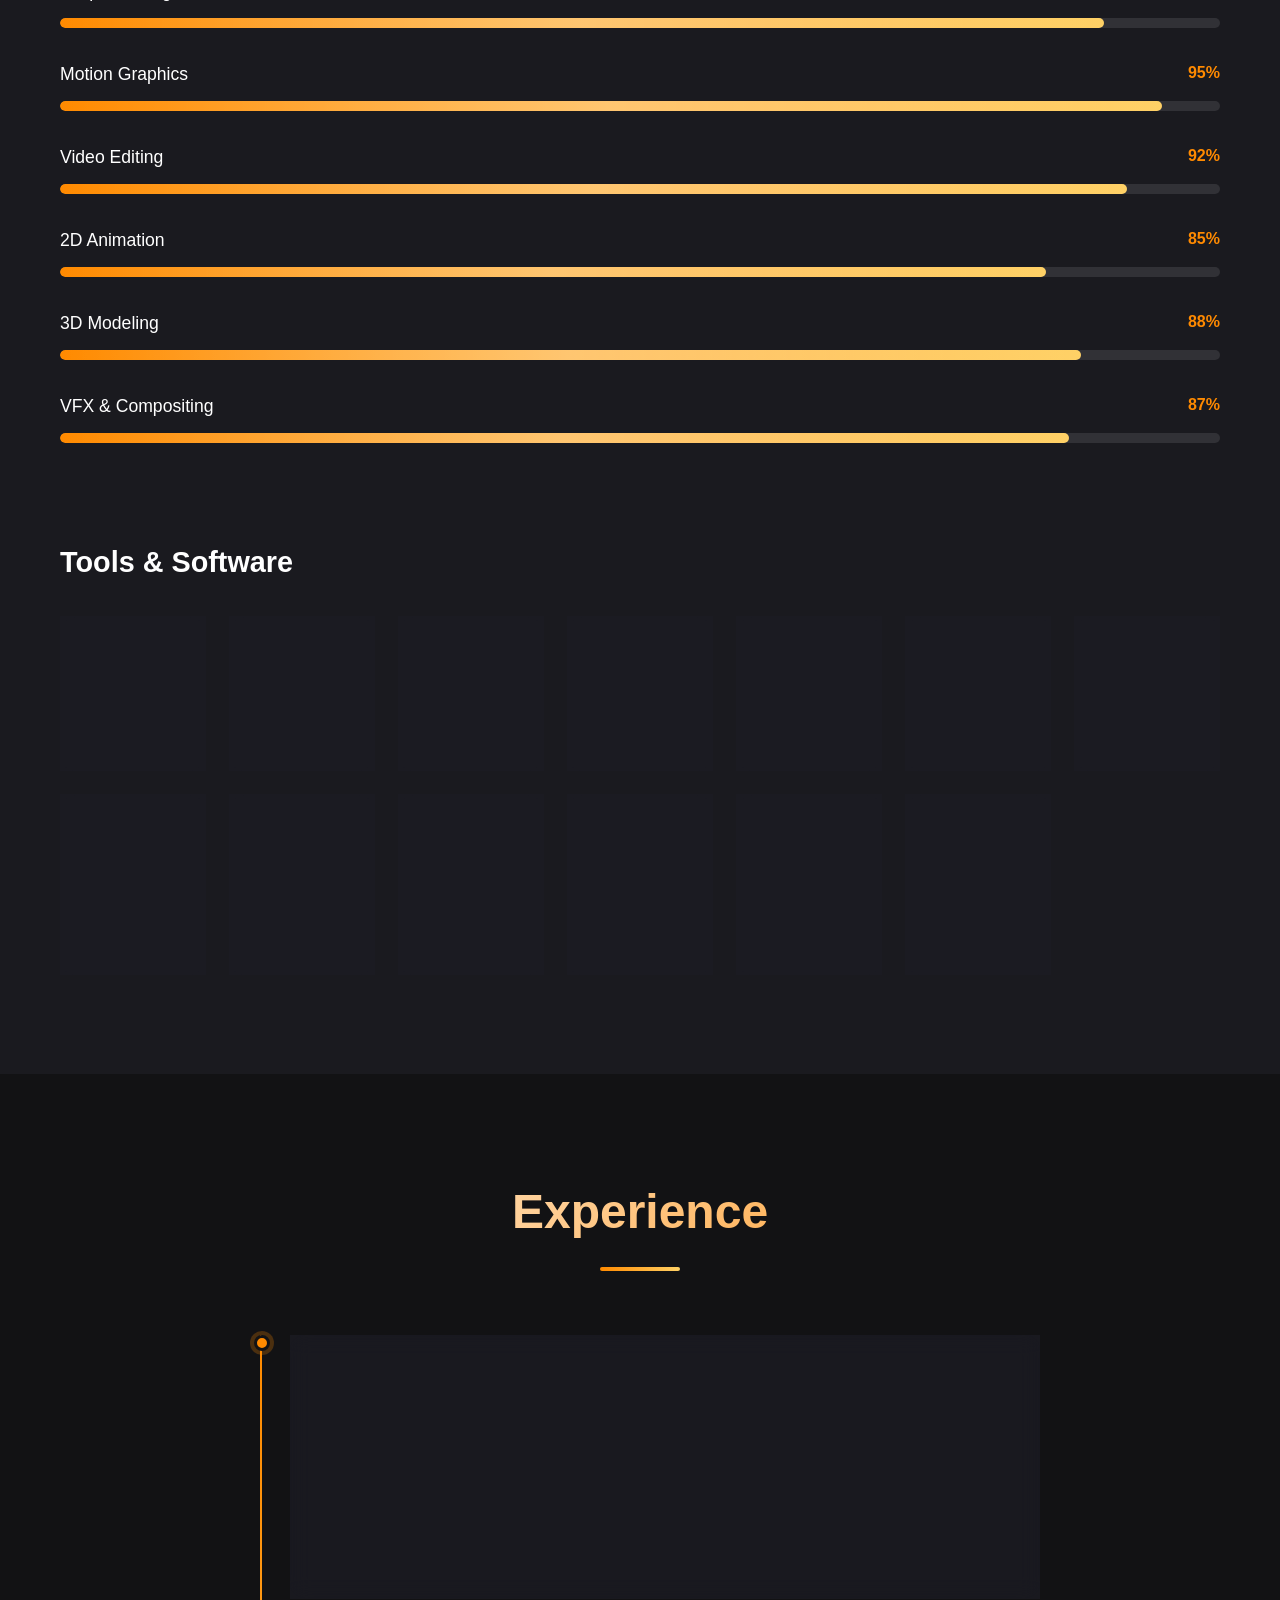
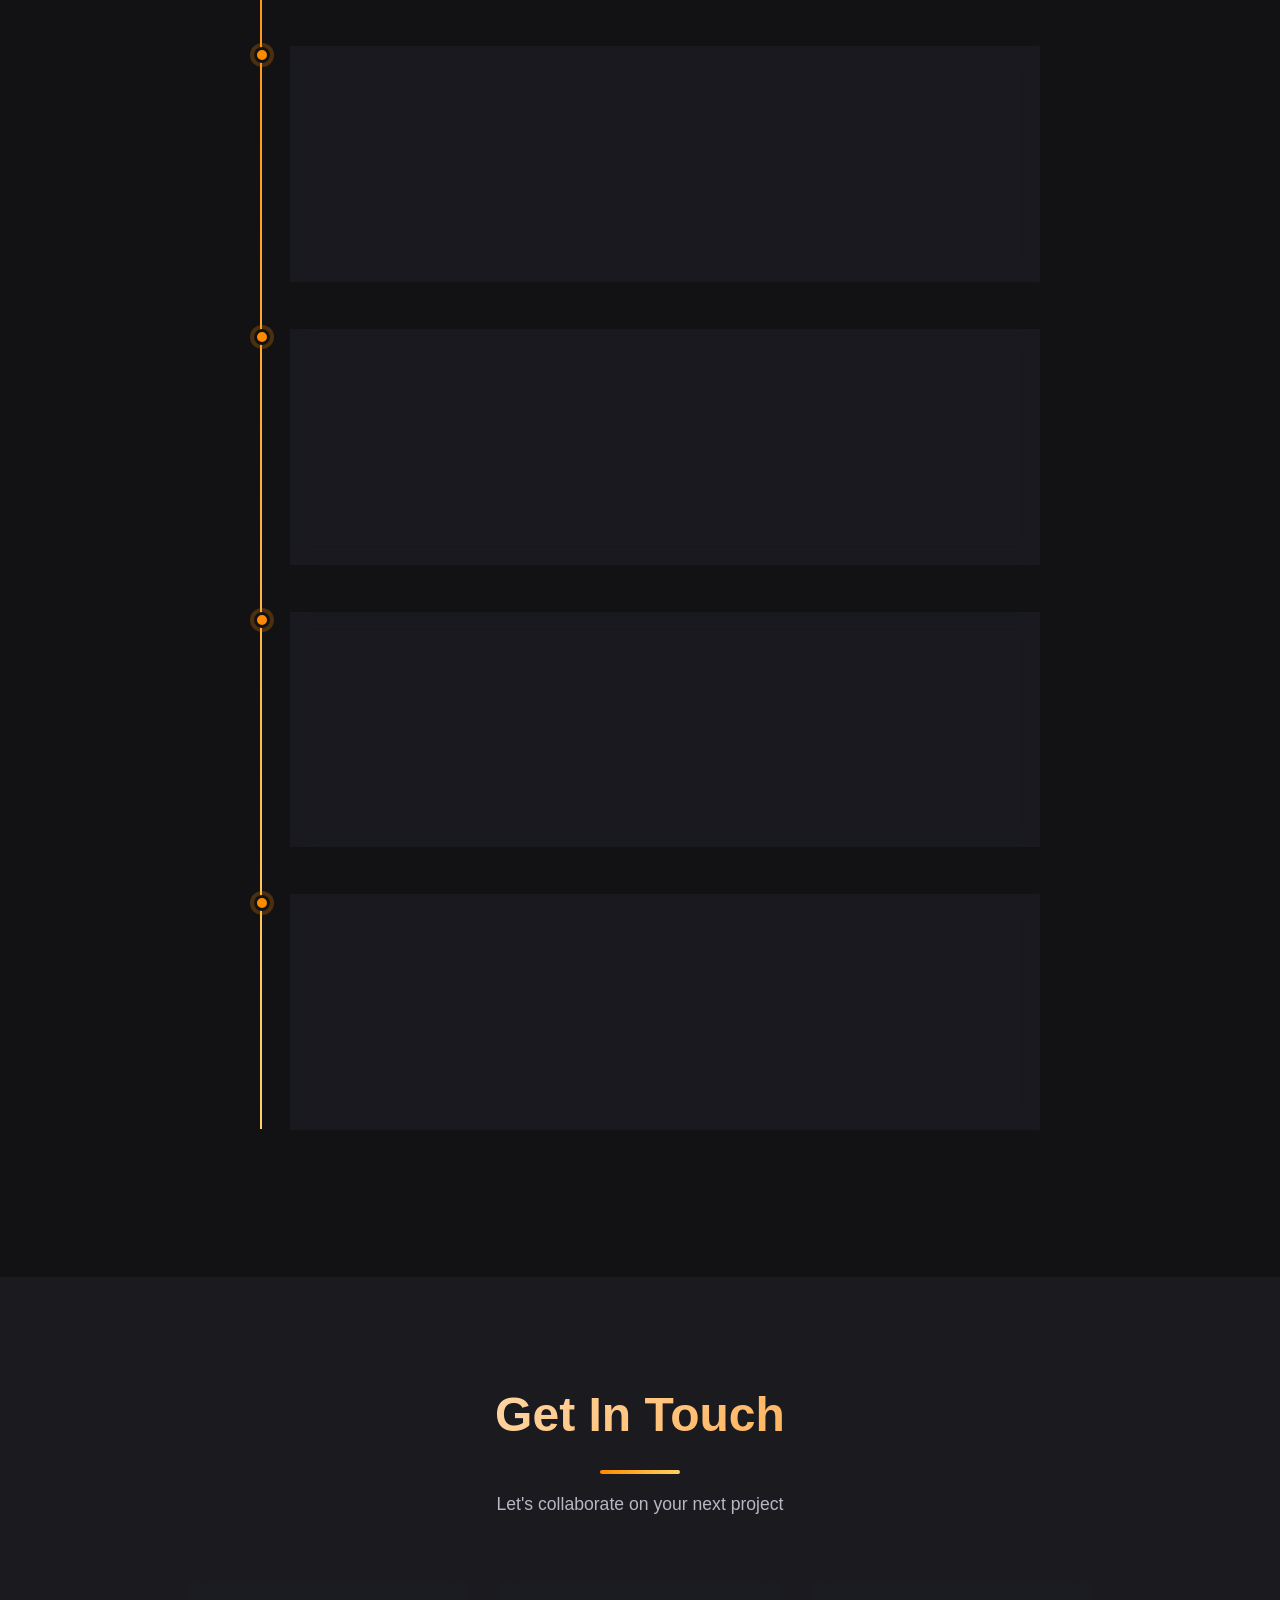
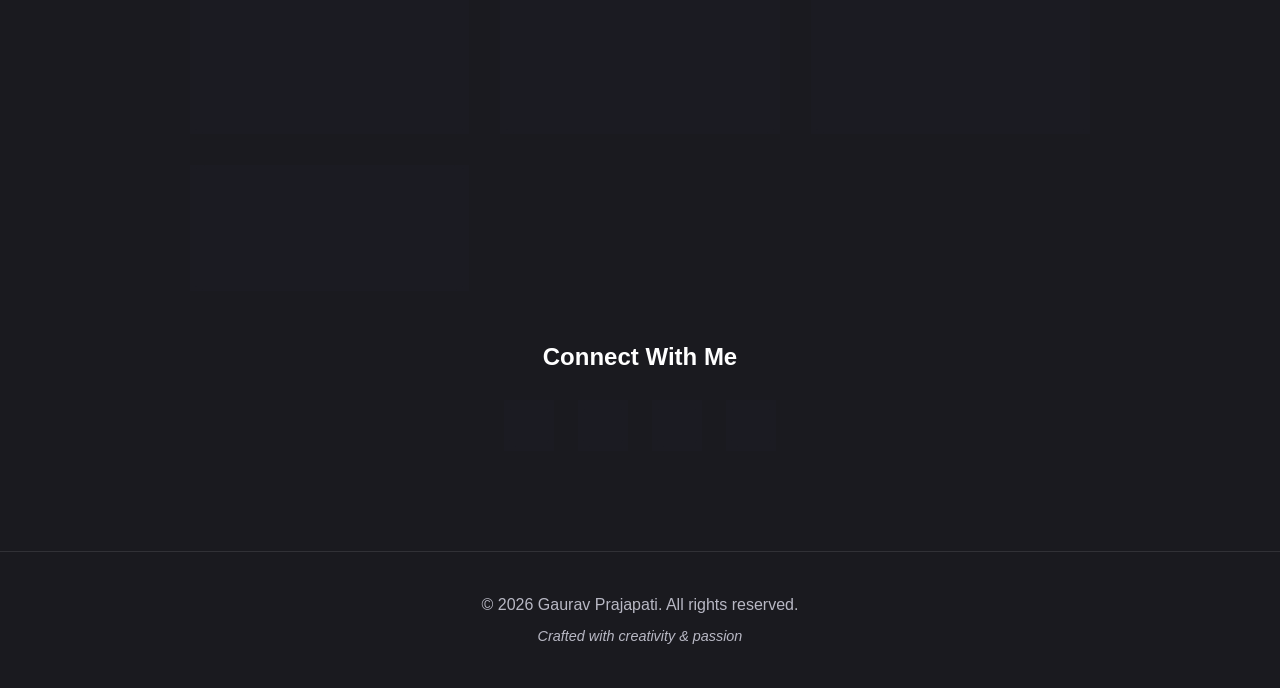
==== commit d95f78c4: "Updated: Replace SVG tool icons with Adobe Icon Set PNG images - Added img tags for all tool icons -" ====
--- a/index.html
+++ b/index.html
@@ -226,119 +226,79 @@
                     <div class="tools-list">
                         <div class="tool-card">
                             <div class="tool-icon">
-                                <svg viewBox="0 0 64 64" width="40" height="40">
-                                    <rect fill="#FF9A00" width="64" height="64" rx="8"/>
-                                    <path fill="#261300" d="M24 46c-.8 0-1.6-.2-2.4-.6L32 26.4l10.4 18.9c1.2.8 2.8.8 4 0l8-14.4c.4-.8.6-1.6.4-2.4-.4-1.2-1.6-2-2.8-1.6l-9.2 3.2-1.2-3.2 9.2-3.2c1.2-.4 2-1.6 1.6-2.8-.4-1.2-1.6-2-2.8-1.6L32 20.4l-8.4-3c-1.2-.4-2.4.4-2.8 1.6-.4 1.2.4 2.4 1.6 2.8l9.2 3.2-1.2 3.2-9.2-3.2c-1.2-.4-2.4.4-2.8 1.6-.4 1.2.4 2.4 1.6 2.8l8 14.4c-.4 0-.8.2-1.2.2z"/>
-                                </svg>
+                                <img src="icons/Illustrator.png" alt="Adobe Illustrator" style="width: 40px; height: 40px; object-fit: contain;" />
                             </div>
                             <div class="tool-name">Adobe Illustrator</div>
                         </div>
                         <div class="tool-card">
                             <div class="tool-icon">
-                                <svg viewBox="0 0 64 64" width="40" height="40">
-                                    <rect fill="#31A8FF" width="64" height="64" rx="8"/>
-                                    <path fill="#001E36" d="M18 20h8c3 0 5 1.5 5 4 0 2-1.5 3.5-3.5 3.5H20v6h-2V20zm8 5h-6v5h6c1.5 0 2.5-1 2.5-2.5 0-1.5-1-2.5-2.5-2.5zm10 11c-3.5 0-6-2.5-6-6s2.5-6 6-6 6 2.5 6 6-2.5 6-6 6zm0-10c-2.5 0-4 1.5-4 4s1.5 4 4 4 4-1.5 4-4-1.5-4-4-4z"/>
-                                </svg>
+                                <img src="icons/Photoshop.png" alt="Adobe Photoshop" style="width: 40px; height: 40px; object-fit: contain;" />
                             </div>
                             <div class="tool-name">Adobe Photoshop</div>
                         </div>
                         <div class="tool-card">
                             <div class="tool-icon">
-                                <svg viewBox="0 0 64 64" width="40" height="40">
-                                    <rect fill="#FF3366" width="64" height="64" rx="8"/>
-                                    <path fill="#49021F" d="M18 46V20h2v26H18zm18 0c-3.5 0-6-2.5-6-6V20h2v20c0 2 1 3 4 3s4-1 4-3V20h2v20c0 3.5-2.5 6-6 6zm14-8v8h-2V20h6c3 0 5 2 5 5s-2 5-5 5h-4zm4-2h-4v-8h4c2 0 3.5 1 3.5 4s-1.5 4-3.5 4z"/>
-                                </svg>
+                                <img src="icons/InDesign.png" alt="Adobe InDesign" style="width: 40px; height: 40px; object-fit: contain;" />
                             </div>
                             <div class="tool-name">Adobe InDesign</div>
                         </div>
                         <div class="tool-card">
                             <div class="tool-icon">
-                                <svg viewBox="0 0 64 64" width="40" height="40">
-                                    <rect fill="#6DB33F" width="64" height="64" rx="8"/>
-                                    <circle cx="32" cy="32" r="11" fill="white" stroke="white" stroke-width="2" fill="none"/>
-                                    <circle cx="32" cy="32" r="6" fill="white"/>
-                                </svg>
+                                <img src="icons/coreldraw-2019-seeklogo.png" alt="CorelDRAW" style="width: 40px; height: 40px; object-fit: contain;" />
                             </div>
                             <div class="tool-name">CorelDRAW</div>
                         </div>
                         <div class="tool-card">
                             <div class="tool-icon">
-                                <svg viewBox="0 0 64 64" width="40" height="40">
-                                    <rect fill="#9999FF" width="64" height="64" rx="8"/>
-                                    <path fill="#00005B" d="M18 46c0 .5.5 1 1 1s1-.5 1-1V20c0-.5-.5-1-1-1s-1 .5-1 1v26zm18 0c0 .5.5 1 1 1s1-.5 1-1V20c0-.5-.5-1-1-1s-1 .5-1 1v26zm18 0c0 .5.5 1 1 1s1-.5 1-1V20c0-.5-.5-1-1-1s-1 .5-1 1v26zm8-20h-8V20h8v6z"/>
-                                </svg>
+                                <img src="icons/Premiere Pro.png" alt="Adobe Premiere Pro" style="width: 40px; height: 40px; object-fit: contain;" />
                             </div>
                             <div class="tool-name">Adobe Premiere Pro</div>
                         </div>
                         <div class="tool-card">
                             <div class="tool-icon">
-                                <svg viewBox="0 0 64 64" width="40" height="40">
-                                    <rect fill="#9999FF" width="64" height="64" rx="8"/>
-                                    <path fill="#00005B" d="M32 18c-2 0-4 .5-6 1.5V18h-2v10h12v-4c0-3-2-6-4-6zm-8 8v-2h-2v2H16v20h14v-6h2v8h2V20h-6v6zm8 8h10v2h-10v-2z"/>
-                                </svg>
+                                <img src="icons/After Effects.png" alt="Adobe After Effects" style="width: 40px; height: 40px; object-fit: contain;" />
                             </div>
                             <div class="tool-name">Adobe After Effects</div>
                         </div>
                         <div class="tool-card">
                             <div class="tool-icon">
-                                <svg viewBox="0 0 64 64" width="40" height="40">
-                                    <rect fill="#9999FF" width="64" height="64" rx="8"/>
-                                    <path fill="#00005B" d="M32 18c-7.7 0-14 6.3-14 14s6.3 14 14 14 14-6.3 14-14-6.3-14-14-14zm0 2c6.6 0 12 5.4 12 12s-5.4 12-12 12-12-5.4-12-12 5.4-12 12-12zm-2 6v8l5.5-4-5.5-4z"/>
-                                </svg>
+                                <img src="icons/Audition.png" alt="Adobe Audition" style="width: 40px; height: 40px; object-fit: contain;" />
                             </div>
                             <div class="tool-name">Adobe Audition</div>
                         </div>
                         <div class="tool-card">
                             <div class="tool-icon">
-                                <svg viewBox="0 0 64 64" width="40" height="40">
-                                    <rect fill="#00005B" width="64" height="64" rx="8"/>
-                                    <path fill="#99F" d="M16 46l4-8 4 8H16zm24 0l4-8 4 8H40zm-20-10h10l-5-10-5 10zm20 0h10l-5-10-5 10z"/>
-                                </svg>
+                                <img src="icons/Animate.png" alt="Adobe Animate CC" style="width: 40px; height: 40px; object-fit: contain;" />
                             </div>
                             <div class="tool-name">Adobe Animate CC</div>
                         </div>
                         <div class="tool-card">
                             <div class="tool-icon">
-                                <svg viewBox="0 0 64 64" width="40" height="40">
-                                    <rect fill="#0C8" width="64" height="64" rx="8"/>
-                                    <path fill="white" d="M32 16l10 18H22l10-18zm0 10l8 14H24l8-14zm-8 14h16l-8 8-8-8z"/>
-                                </svg>
+                                <img src="icons/autodesk-maya-seeklogo.png" alt="Autodesk Maya" style="width: 40px; height: 40px; object-fit: contain;" />
                             </div>
                             <div class="tool-name">Autodesk Maya</div>
                         </div>
                         <div class="tool-card">
                             <div class="tool-icon">
-                                <svg viewBox="0 0 64 64" width="40" height="40">
-                                    <rect fill="#E04A2F" width="64" height="64" rx="8"/>
-                                    <path fill="white" d="M20 22h24v4H20v-4zm24 6h4v8h-4v-8zM20 28h24v4H20v-4zm24 6h4v8h-4v-8zM20 34h24v4H20v-4z"/>
-                                </svg>
+                                <img src="icons/adobe substance painter.png" alt="Adobe Substance Painter" style="width: 40px; height: 40px; object-fit: contain;" />
                             </div>
                             <div class="tool-name">Adobe Substance Painter</div>
                         </div>
                         <div class="tool-card">
                             <div class="tool-icon">
-                                <svg viewBox="0 0 64 64" width="40" height="40">
-                                    <rect fill="#EC6F3A" width="64" height="64" rx="8"/>
-                                    <path fill="white" d="M14 48V16h36v32H14zm4-4h28V20H18v24zm8-8c-2 0-4-2-4-4s2-4 4-4 4 2 4 4-2 4-4 4z"/>
-                                </svg>
+                                <img src="icons/icons8-zbrush-480.png" alt="ZBrush" style="width: 40px; height: 40px; object-fit: contain;" />
                             </div>
                             <div class="tool-name">ZBrush</div>
                         </div>
                         <div class="tool-card">
                             <div class="tool-icon">
-                                <svg viewBox="0 0 64 64" width="40" height="40">
-                                    <rect fill="#FDB813" width="64" height="64" rx="8"/>
-                                    <path fill="black" d="M16 20h6v20l8-12 8 12v-20h6v24h-6l-8-13-8 13h-6v-24zm20 0h12c2 0 4 2 4 4v16c0 2-2 4-4 4H36v-4h10v-12H36v-8z"/>
-                                </svg>
+                                <img src="icons/icons8-nuke-480.png" alt="Nuke" style="width: 40px; height: 40px; object-fit: contain;" />
                             </div>
                             <div class="tool-name">Nuke</div>
                         </div>
                         <div class="tool-card">
                             <div class="tool-icon">
-                                <svg viewBox="0 0 64 64" width="40" height="40">
-                                    <rect fill="#4A4A4A" width="64" height="64" rx="8"/>
-                                    <path fill="white" d="M18 46h4V24h8v22h4V20h-16v26zm20 0h14c2 0 4-2 4-4V24h-4v14H38V24h-4v18c0 2 2 4 4 4z"/>
-                                </svg>
+                                <img src="icons/Silhouette.png" alt="Silhouette" style="width: 40px; height: 40px; object-fit: contain;" />
                             </div>
                             <div class="tool-name">Silhouette</div>
                         </div>
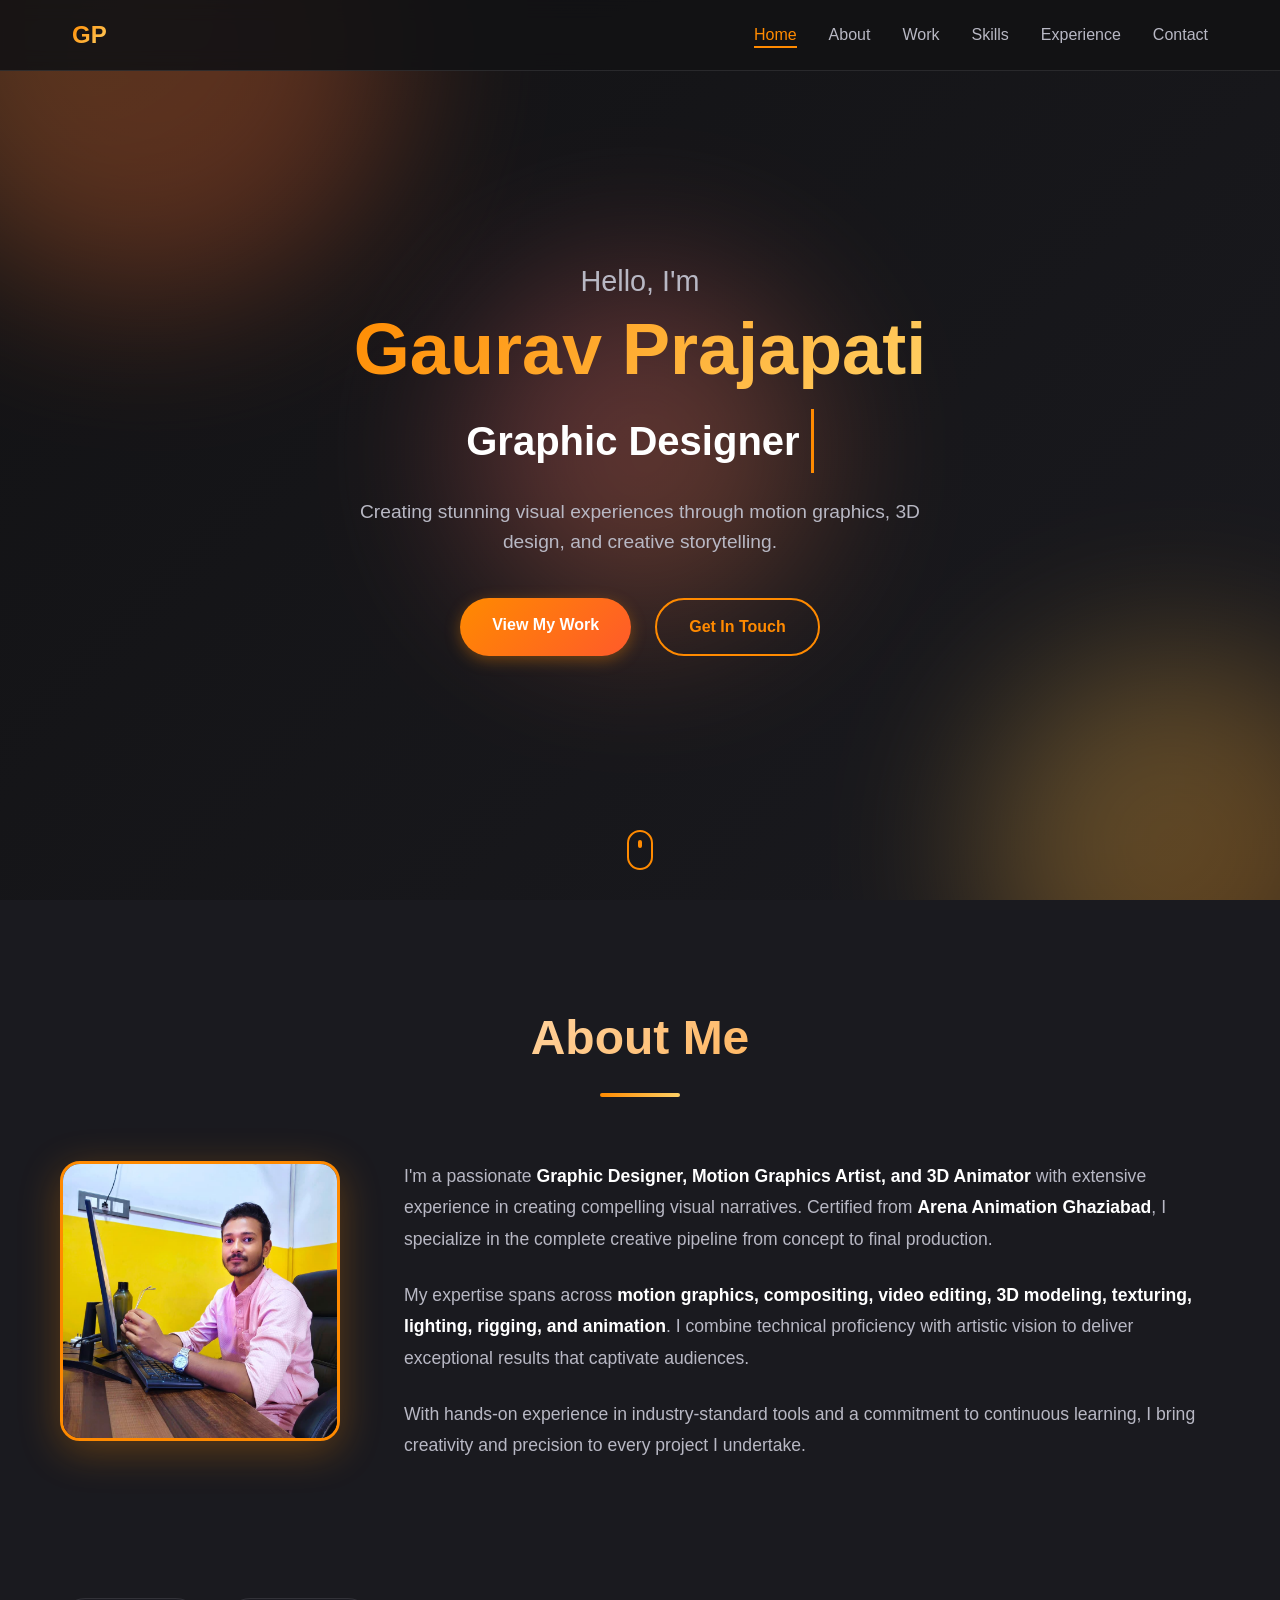
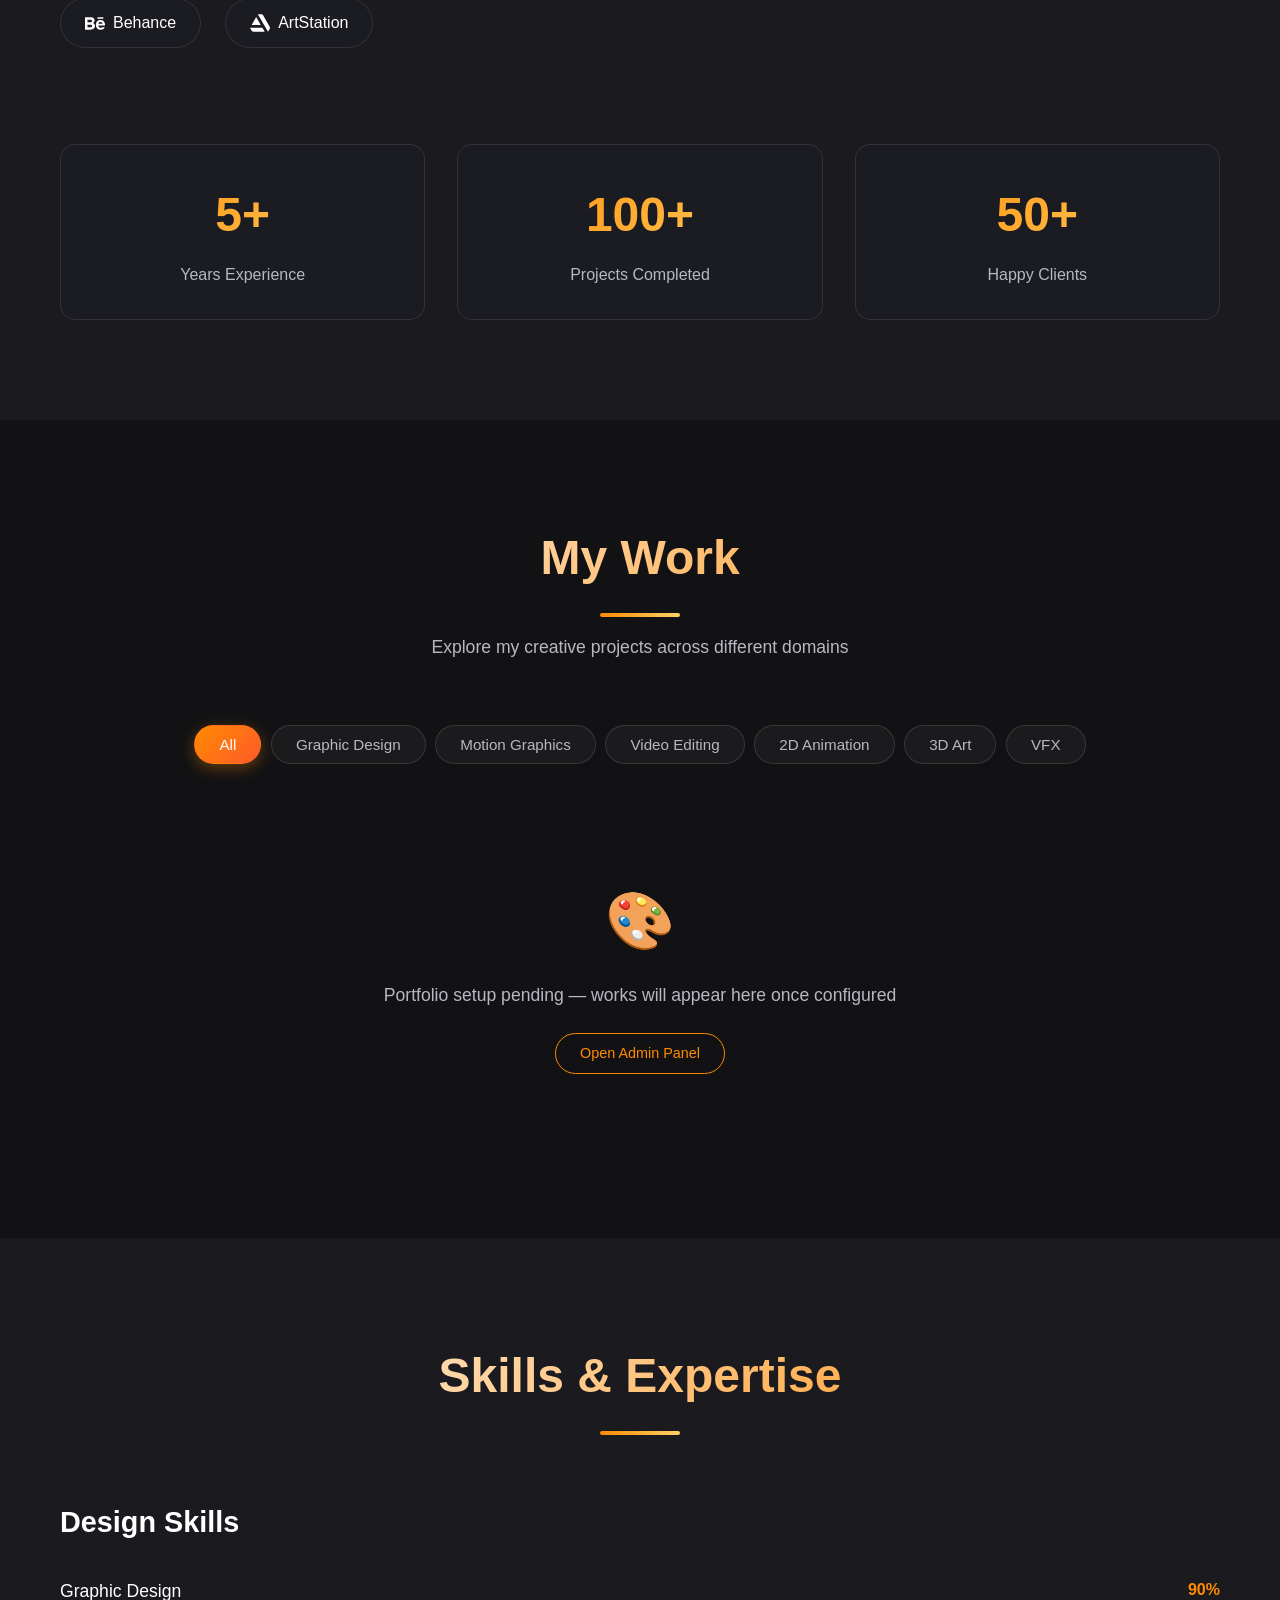
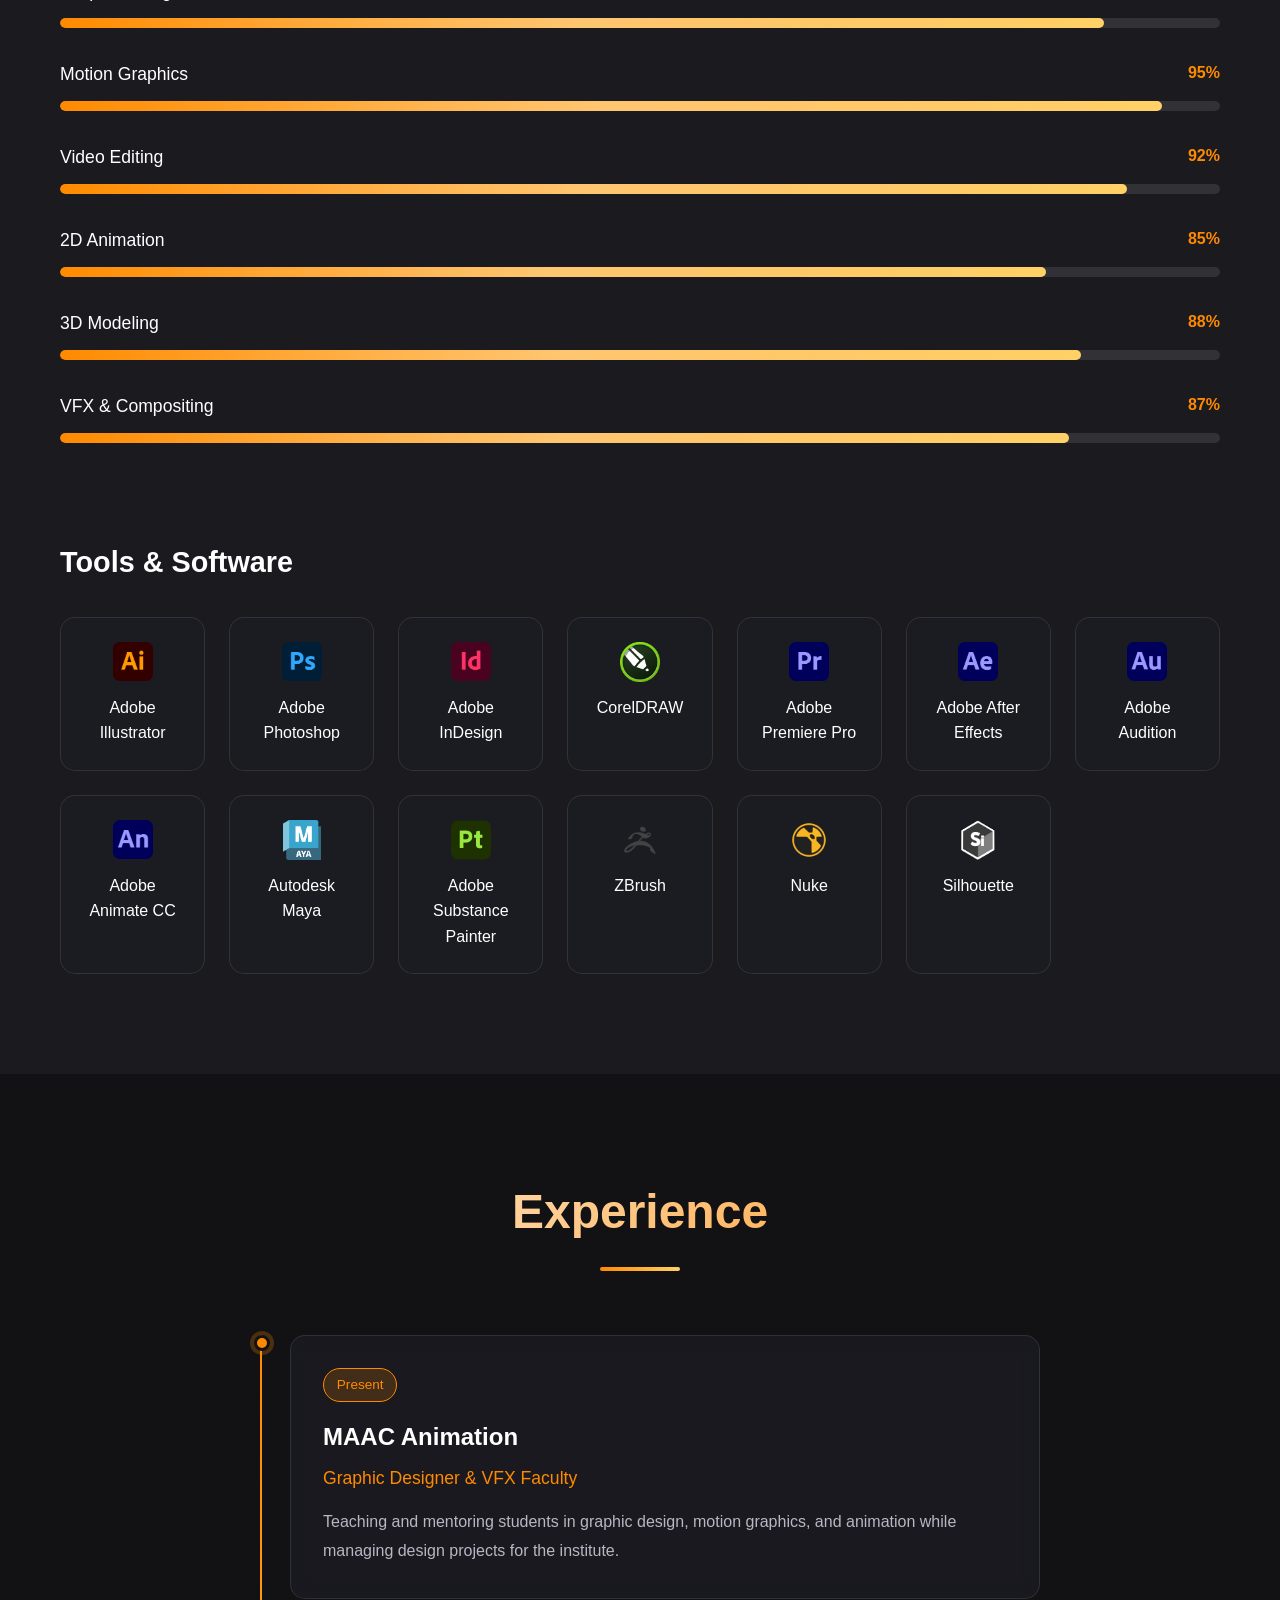
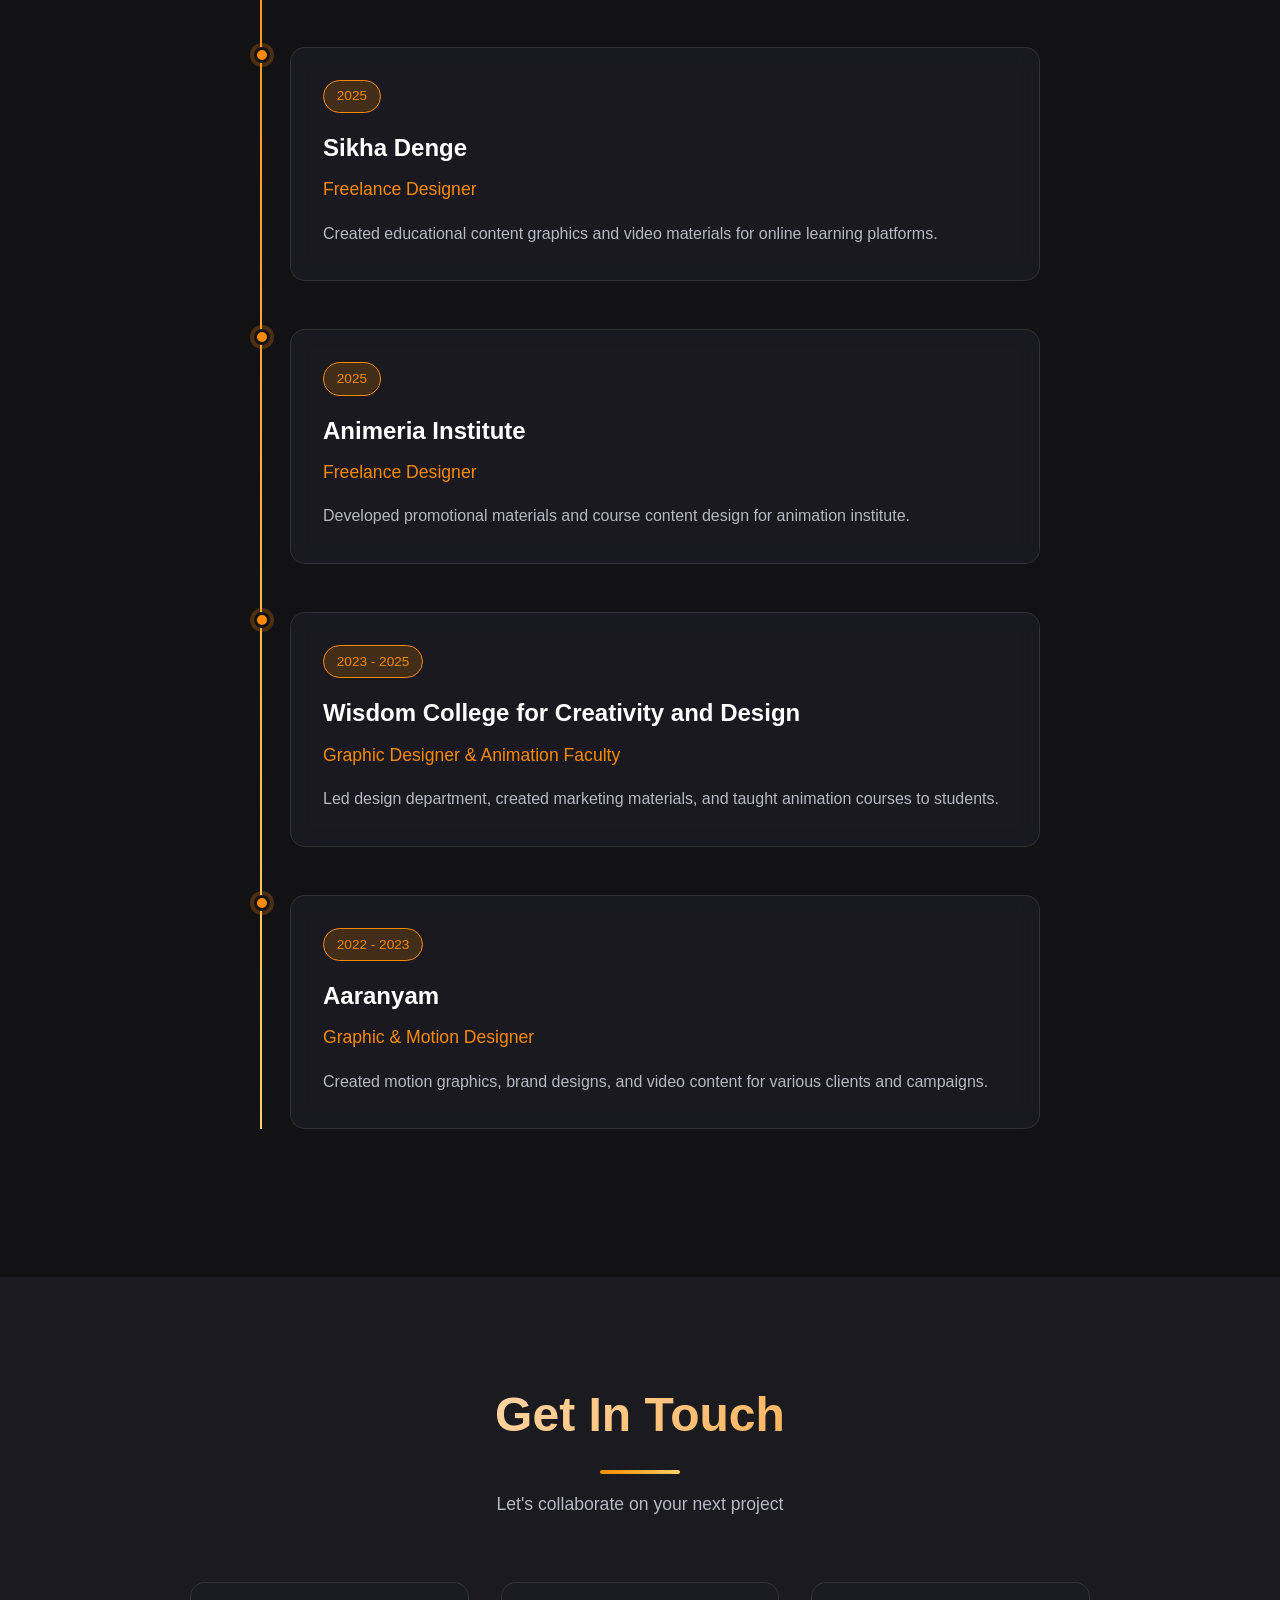
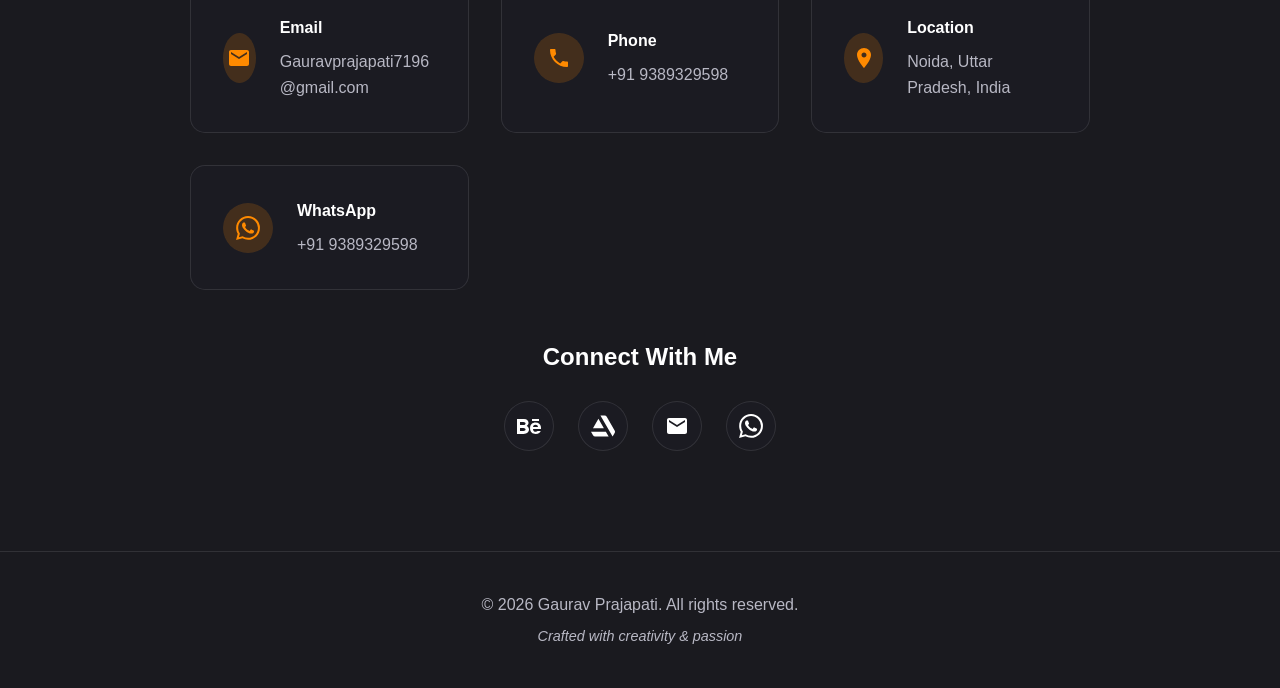
==== commit 05101a54: "Fix icons paths, update profile image, and college text" ====
--- a/index.html
+++ b/index.html
@@ -77,7 +77,7 @@
             <div class="about-content">
                 <div class="about-profile-section">
                     <div class="profile-image-container">
-                        <img src="gaurav-profile.jpg" alt="Gaurav Prajapati Profile" class="profile-image">
+                        <img src="gaurav-profile-2026.jpeg" alt="Gaurav Prajapati Profile" class="profile-image">
                     </div>
                     <div class="about-text">
                         <p class="about-paragraph">
@@ -356,7 +356,7 @@
                     <div class="timeline-dot"></div>
                     <div class="timeline-content">
                         <div class="timeline-date">2023 - 2025</div>
-                        <h3 class="timeline-title">Wisdom College</h3>
+                        <h3 class="timeline-title">Wisdom College for Creativity and Design</h3>
                         <h4 class="timeline-position">Graphic Designer & Animation Faculty</h4>
                         <p class="timeline-description">
                             Led design department, created marketing materials, and taught animation courses to students.
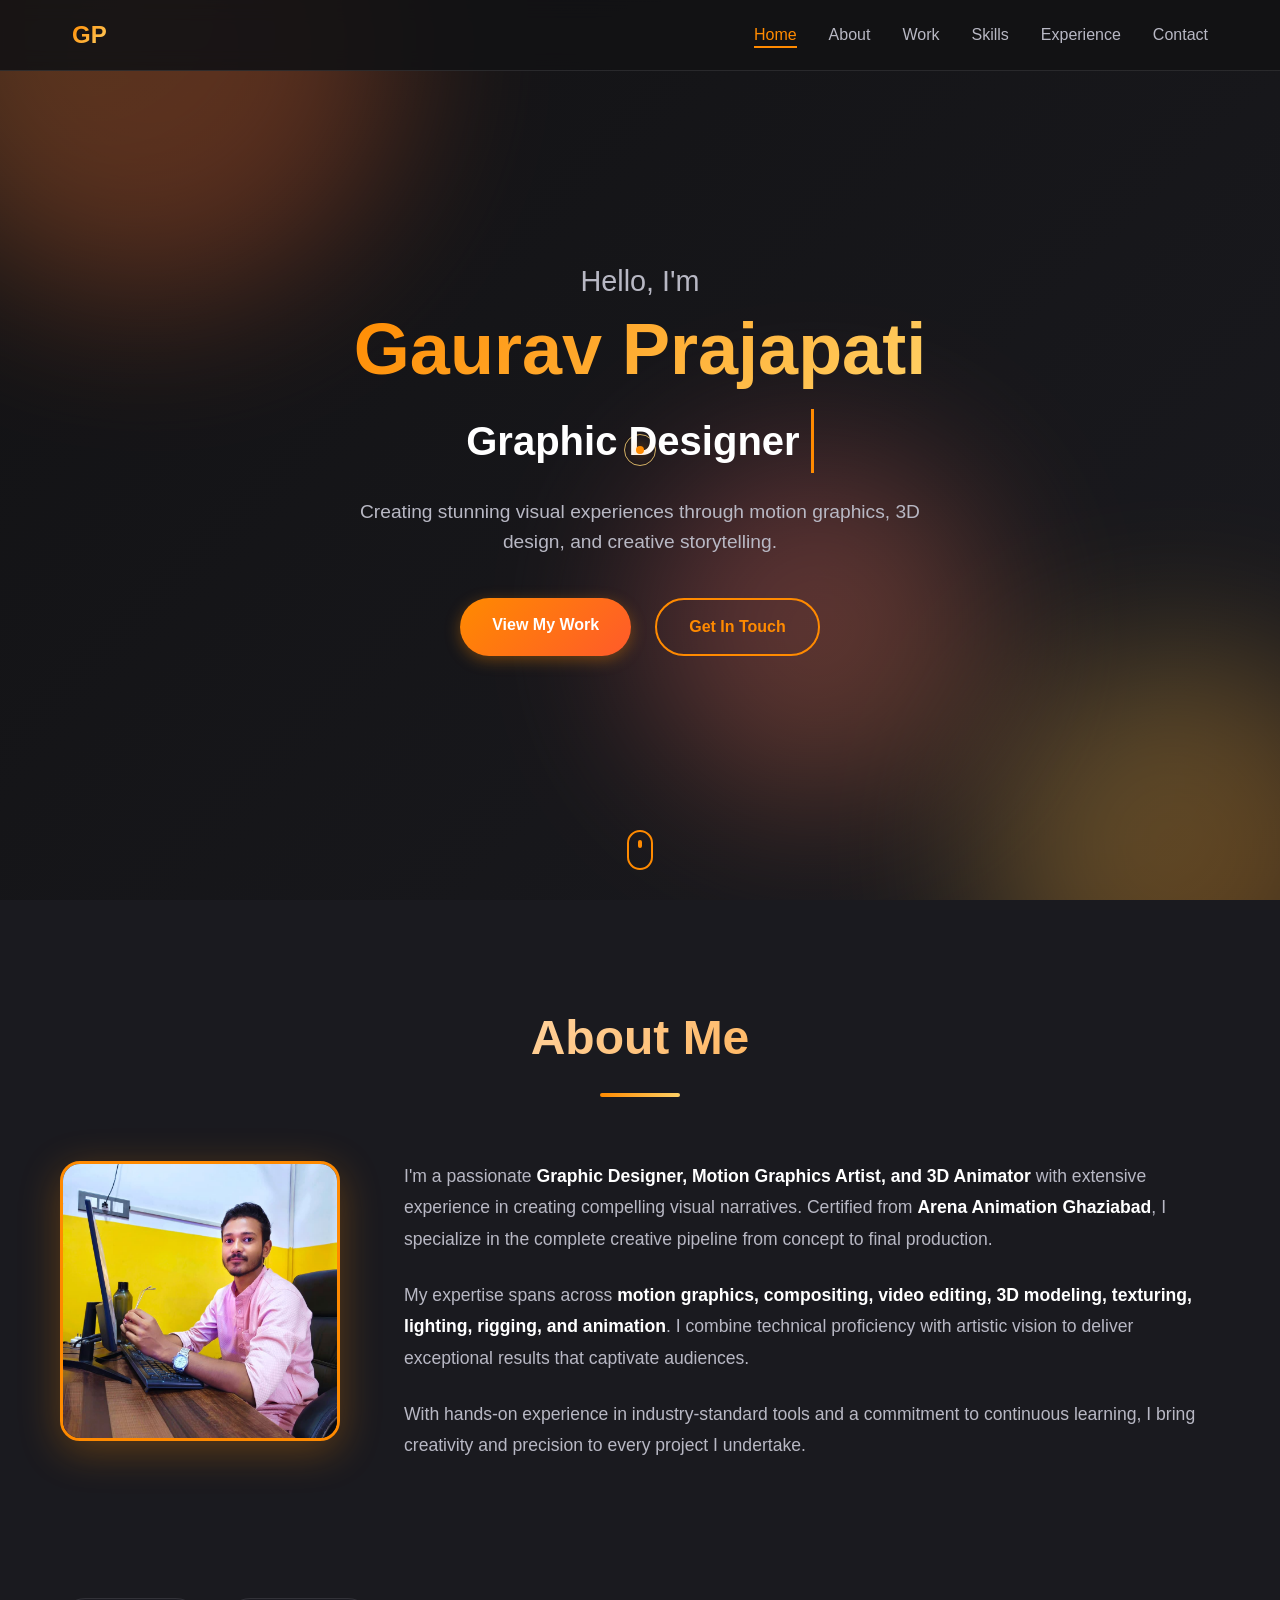
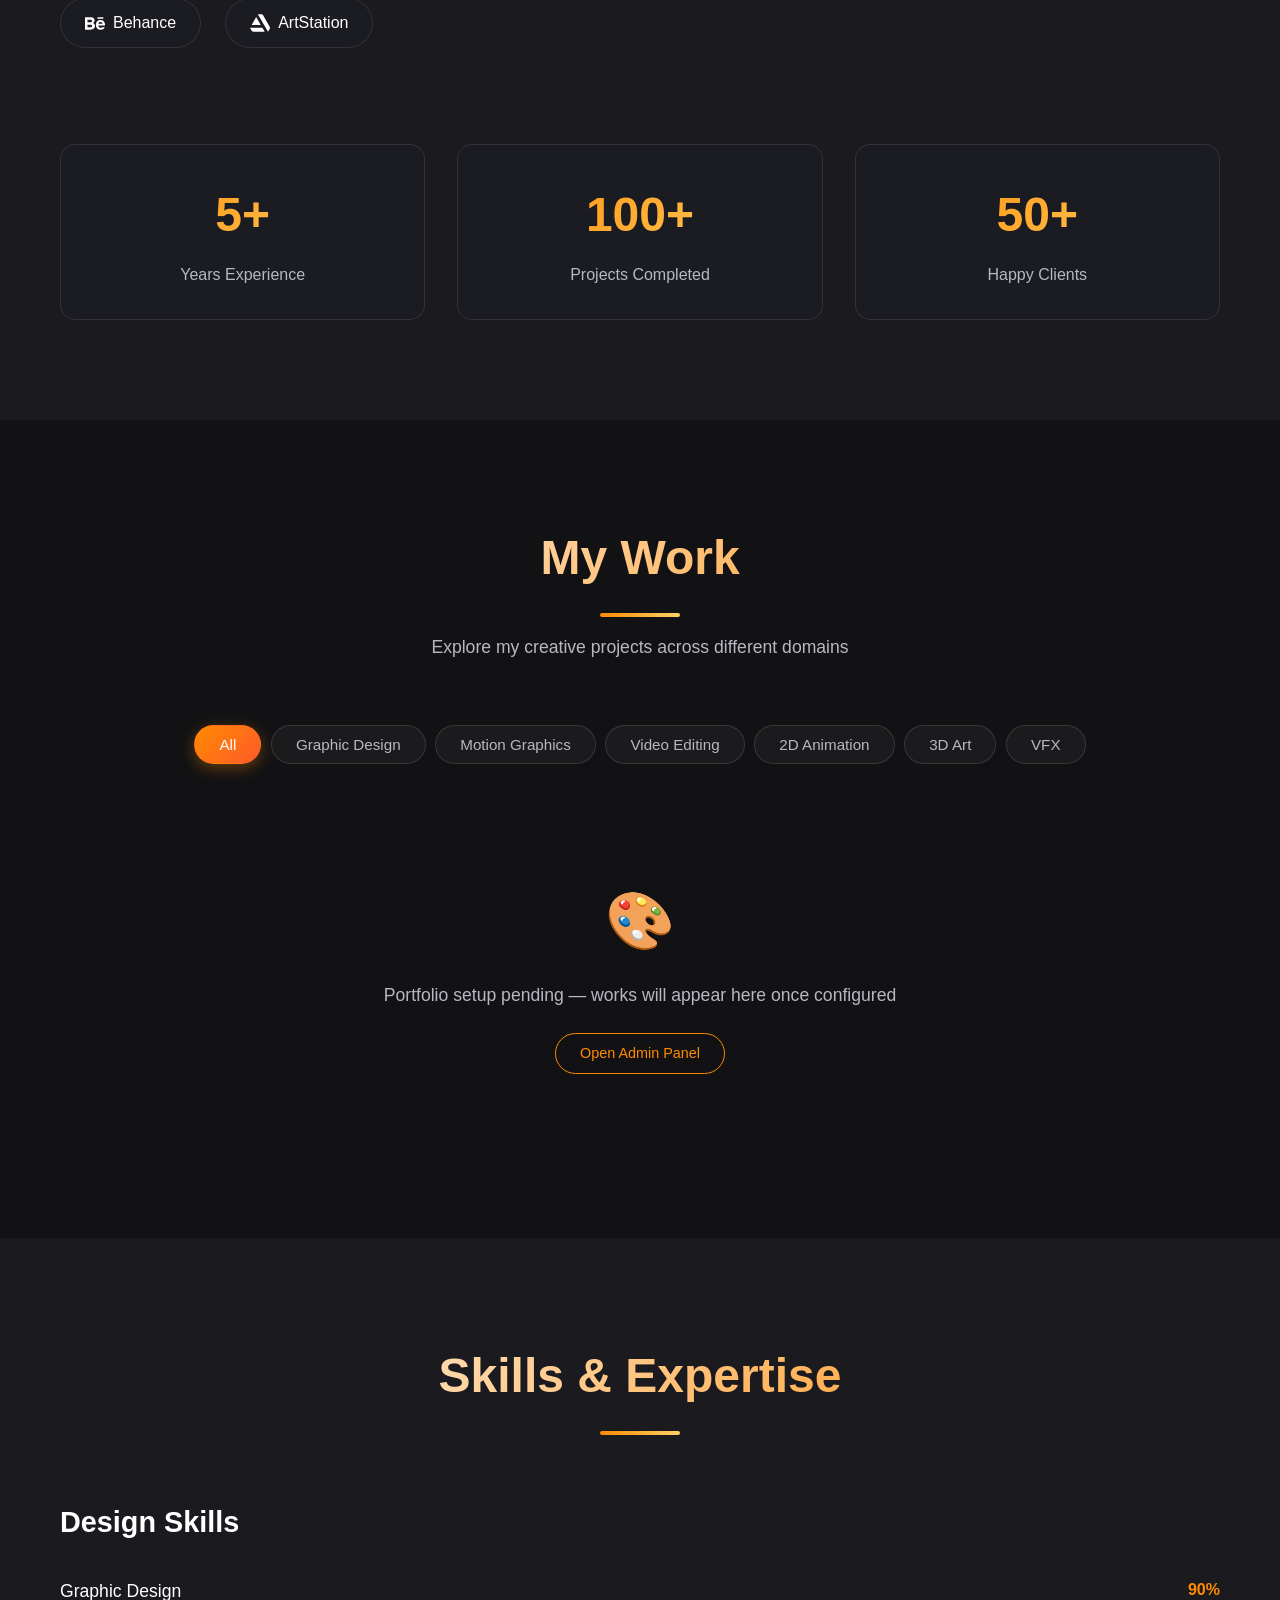
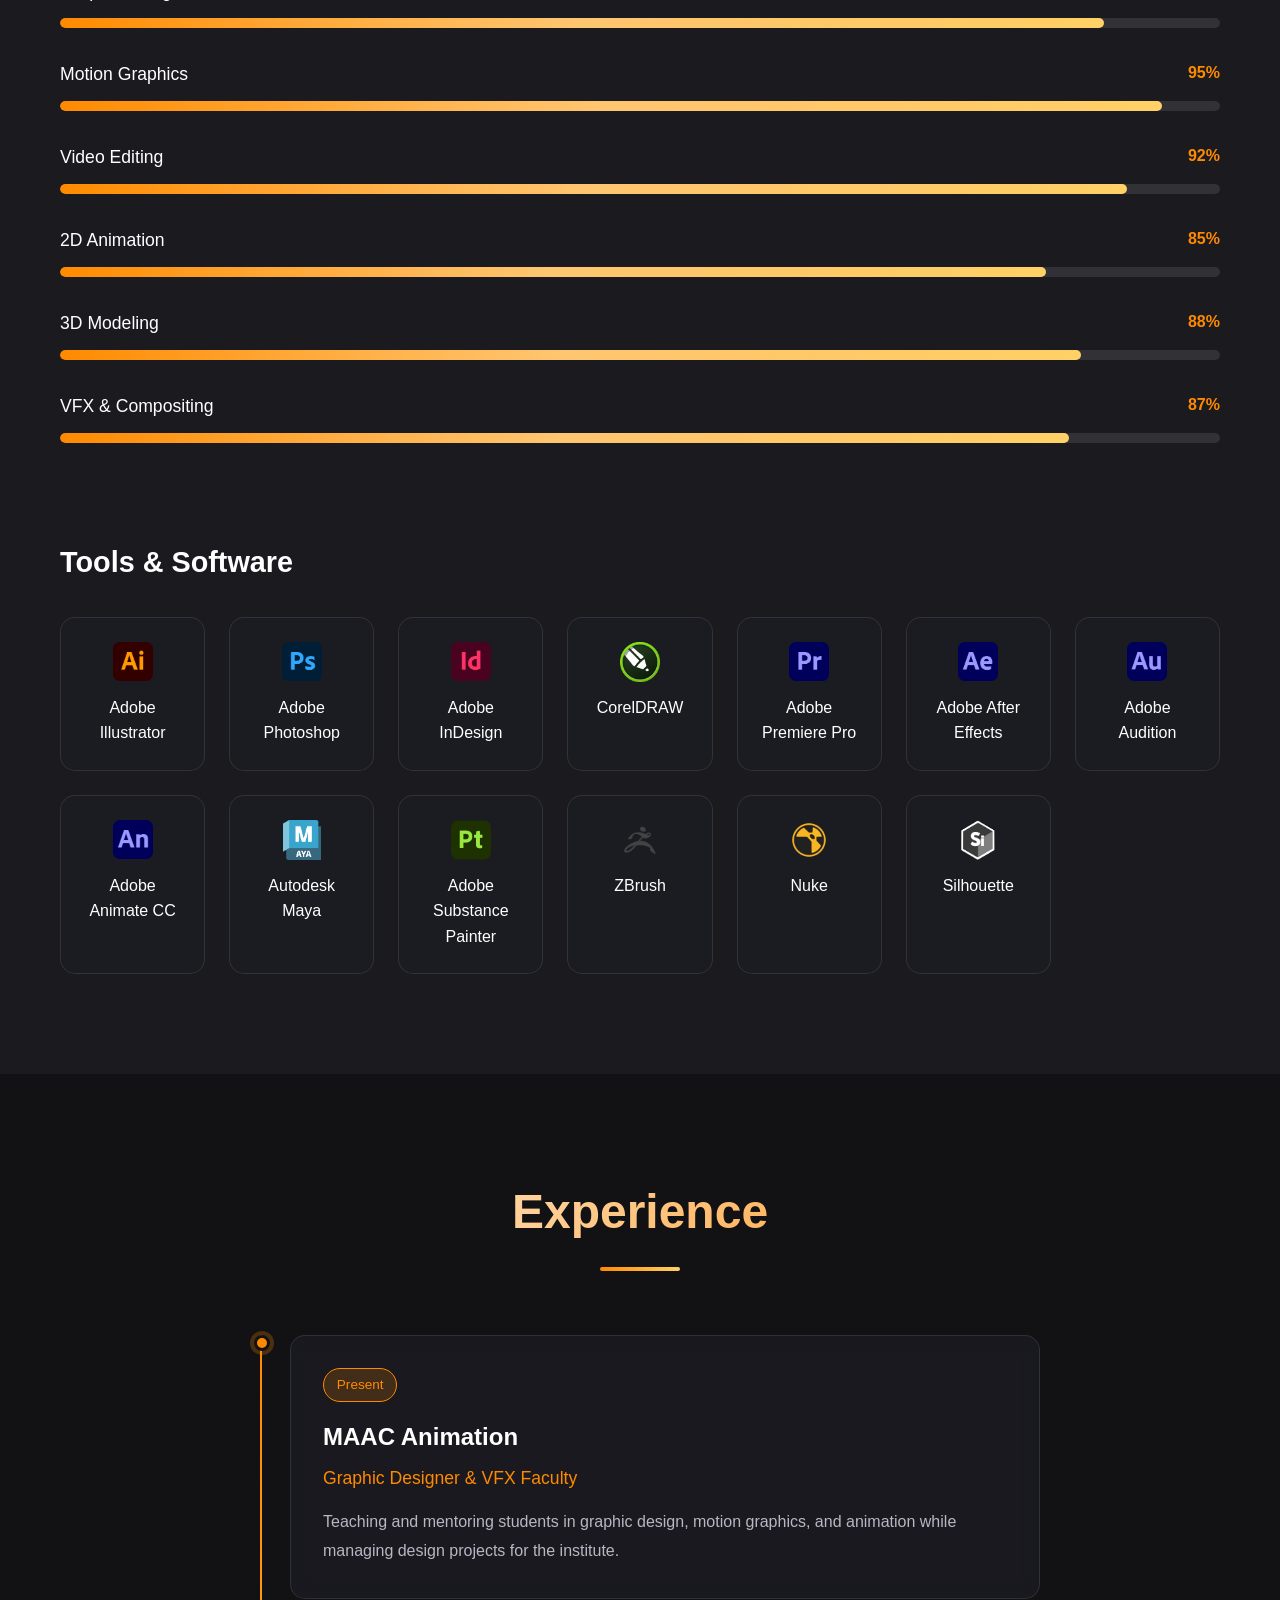
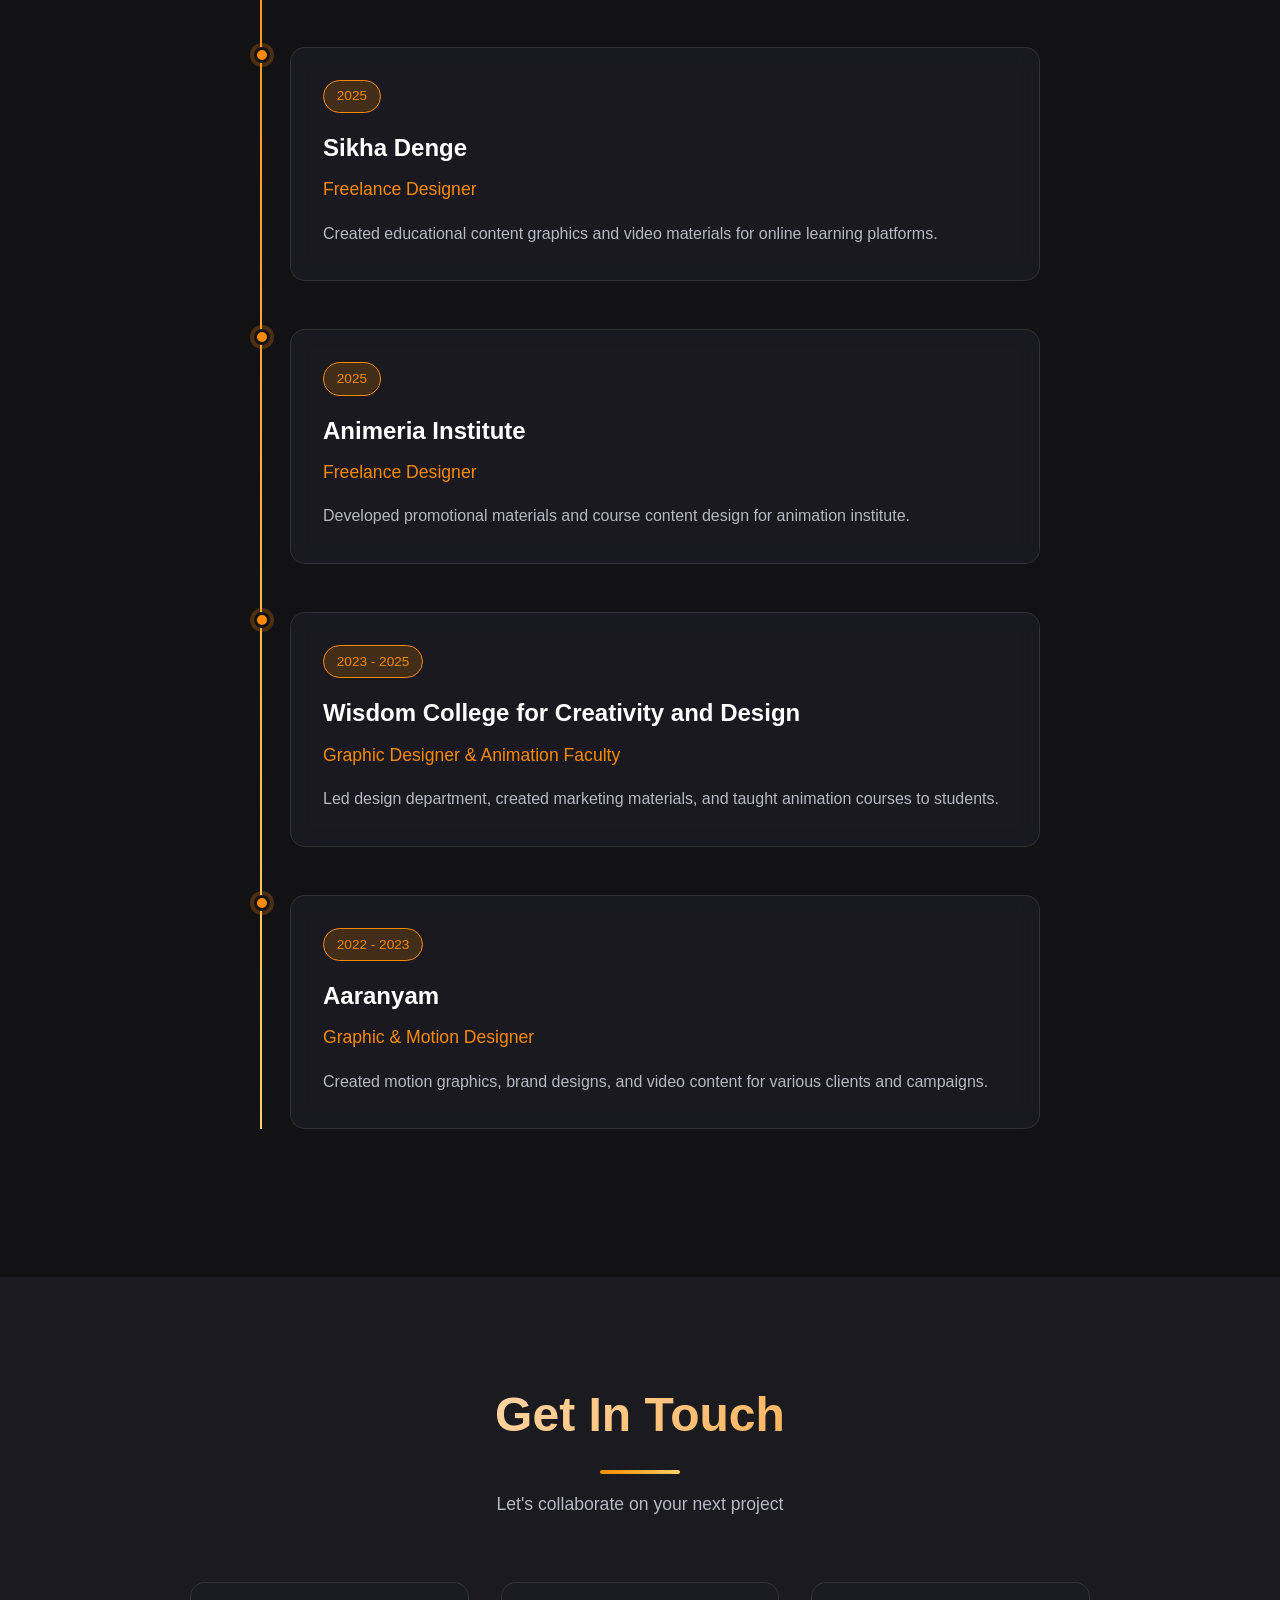
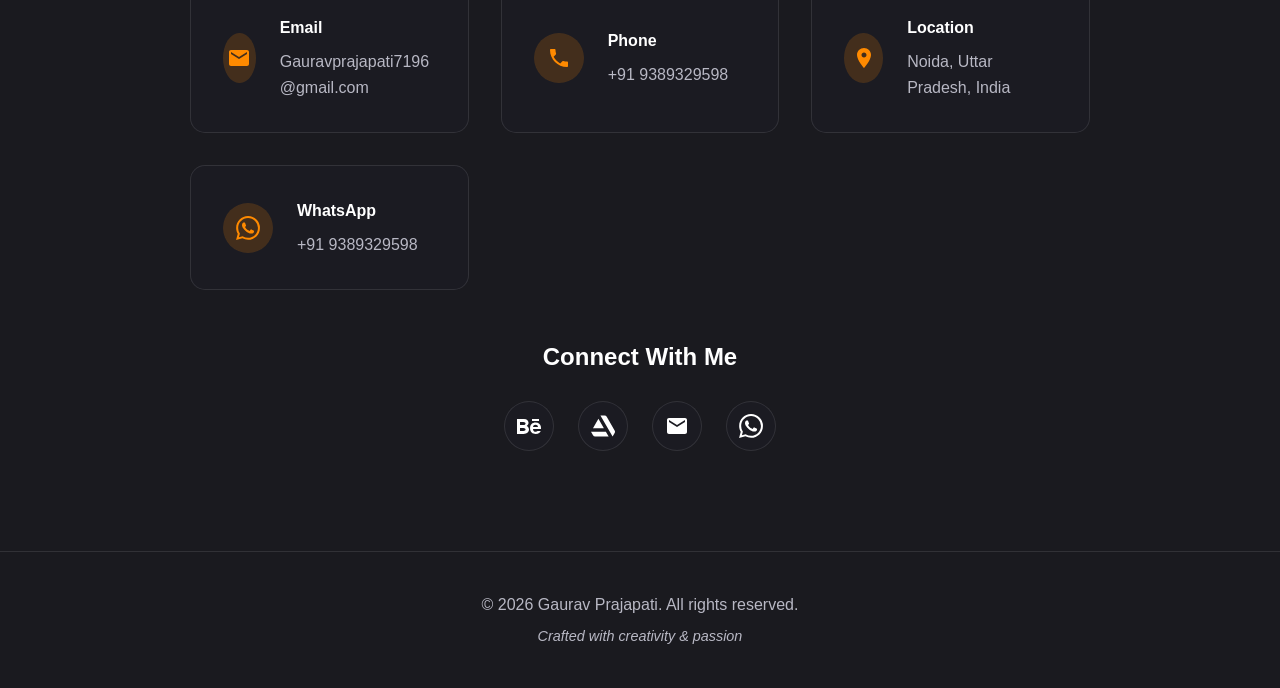
==== commit a0a58c96: "Add cursor effects, animation polish, and 3D model viewer support" ====
--- a/index.html
+++ b/index.html
@@ -483,6 +483,10 @@
         <div class="lightbox-content" id="lightboxContent">
             <img id="lightboxImg" src="" alt="" style="display:none">
             <iframe id="lightboxVideo" src="" style="display:none" allowfullscreen allow="autoplay"></iframe>
+            <model-viewer id="lightboxModel" src="" poster="" style="display:none"
+                camera-controls auto-rotate ar shadow-intensity="1"
+                exposure="1" interaction-prompt="none" loading="eager"
+                alt="3D model preview"></model-viewer>
         </div>
         <div class="lightbox-title" id="lightboxTitle"></div>
     </div>
@@ -490,6 +494,7 @@
     <!-- Firebase CDN (App + Firestore only, no Storage needed) -->
     <script src="https://www.gstatic.com/firebasejs/10.7.0/firebase-app-compat.js"></script>
     <script src="https://www.gstatic.com/firebasejs/10.7.0/firebase-firestore-compat.js"></script>
+    <script type="module" src="https://unpkg.com/@google/model-viewer/dist/model-viewer.min.js"></script>
     <script src="firebase-config.js"></script>
     <script src="script.js"></script>
 </body>
--- a/style.css
+++ b/style.css
@@ -37,6 +37,87 @@
     overflow-x: hidden;
 }
 
+body.cursor-enabled {
+    cursor: none;
+}
+
+body.cursor-enabled a,
+body.cursor-enabled button,
+body.cursor-enabled .btn,
+body.cursor-enabled .work-card,
+body.cursor-enabled .tool-card,
+body.cursor-enabled .social-icon,
+body.cursor-enabled .work-filter {
+    cursor: none;
+}
+
+.scroll-progress {
+    position: fixed;
+    top: 0;
+    left: 0;
+    width: 100%;
+    height: 3px;
+    z-index: 4000;
+    background: transparent;
+}
+
+.scroll-progress-bar {
+    width: 0%;
+    height: 100%;
+    background: linear-gradient(90deg, var(--primary-color), var(--accent-color));
+    box-shadow: 0 0 18px rgba(255, 138, 0, 0.55);
+}
+
+.custom-cursor,
+.cursor-dot,
+.cursor-trail {
+    position: fixed;
+    top: 0;
+    left: 0;
+    pointer-events: none;
+    z-index: 3500;
+    transform: translate(-50%, -50%);
+}
+
+.custom-cursor {
+    width: 32px;
+    height: 32px;
+    border: 1.5px solid rgba(255, 209, 102, 0.8);
+    border-radius: 50%;
+    transition: width 0.2s ease, height 0.2s ease, border-color 0.2s ease, background 0.2s ease;
+    mix-blend-mode: screen;
+}
+
+.custom-cursor.hover {
+    width: 54px;
+    height: 54px;
+    border-color: rgba(255, 138, 0, 0.95);
+    background: rgba(255, 138, 0, 0.12);
+}
+
+.cursor-dot {
+    width: 8px;
+    height: 8px;
+    background: var(--primary-color);
+    border-radius: 50%;
+    box-shadow: 0 0 12px rgba(255, 138, 0, 0.65);
+}
+
+.cursor-trail {
+    width: 7px;
+    height: 7px;
+    border-radius: 50%;
+    background: rgba(255, 138, 0, 0.55);
+    animation: fadeTrail 0.7s ease-out forwards;
+}
+
+@keyframes fadeTrail {
+    to {
+        opacity: 0;
+        transform: translate(-50%, -50%) scale(0.2);
+    }
+}
+
 .container {
     max-width: 1200px;
     margin: 0 auto;
@@ -549,7 +630,7 @@
     overflow: hidden;
     position: relative;
     cursor: pointer;
-    transition: all 0.35s ease;
+    transition: transform 0.35s ease, border-color 0.35s ease, box-shadow 0.35s ease;
     border: 1px solid rgba(255, 255, 255, 0.06);
     background: var(--bg-card);
 }
@@ -780,7 +861,7 @@
     border-radius: 15px;
     padding: 1.5rem;
     text-align: center;
-    transition: all 0.3s ease;
+    transition: transform 0.35s ease, border-color 0.3s ease, box-shadow 0.3s ease;
 }
 
 .tool-card:hover {
@@ -1216,6 +1297,47 @@
     border: none;
 }
 
+.lightbox-content model-viewer {
+    width: min(90vw, 1100px);
+    height: min(78vh, 760px);
+    border-radius: 10px;
+    --poster-color: transparent;
+    background: radial-gradient(circle at center, rgba(255, 138, 0, 0.16), rgba(0, 0, 0, 0.85) 62%);
+    border: 1px solid rgba(255, 255, 255, 0.14);
+}
+
+.work-card .model-badge {
+    position: absolute;
+    top: 10px;
+    left: 10px;
+    background: rgba(255, 138, 0, 0.9);
+    color: #fff;
+    font-size: 0.7rem;
+    padding: 3px 10px;
+    border-radius: 4px;
+    font-weight: 700;
+    letter-spacing: 0.25px;
+    z-index: 2;
+}
+
+.lightbox-hint {
+    position: absolute;
+    top: 16px;
+    left: 50%;
+    transform: translateX(-50%);
+    color: rgba(255, 255, 255, 0.88);
+    font-size: 0.85rem;
+    background: rgba(0, 0, 0, 0.35);
+    padding: 0.35rem 0.85rem;
+    border-radius: 999px;
+    border: 1px solid rgba(255, 255, 255, 0.14);
+    z-index: 3001;
+}
+
+.lightbox-hint.hide {
+    display: none;
+}
+
 .lightbox-title {
     position: absolute;
     bottom: 20px;
@@ -1230,6 +1352,26 @@
 }
 
 @media (max-width: 768px) {
+    body.cursor-enabled {
+        cursor: auto;
+    }
+
+    body.cursor-enabled a,
+    body.cursor-enabled button,
+    body.cursor-enabled .btn,
+    body.cursor-enabled .work-card,
+    body.cursor-enabled .tool-card,
+    body.cursor-enabled .social-icon,
+    body.cursor-enabled .work-filter {
+        cursor: pointer;
+    }
+
+    .custom-cursor,
+    .cursor-dot,
+    .cursor-trail {
+        display: none;
+    }
+
     .lightbox-nav {
         width: 36px;
         height: 36px;
@@ -1241,6 +1383,12 @@
         width: 92vw;
         height: 52vw;
     }
+
+    .lightbox-content model-viewer {
+        width: 94vw;
+        height: 60vh;
+    }
+
     .works-gallery {
         columns: 2;
         column-gap: 0.8rem;
@@ -1263,3 +1411,12 @@
         columns: 1;
     }
 }
+
+@media (prefers-reduced-motion: reduce) {
+    * {
+        animation-duration: 0.01ms !important;
+        animation-iteration-count: 1 !important;
+        transition-duration: 0.01ms !important;
+        scroll-behavior: auto !important;
+    }
+}
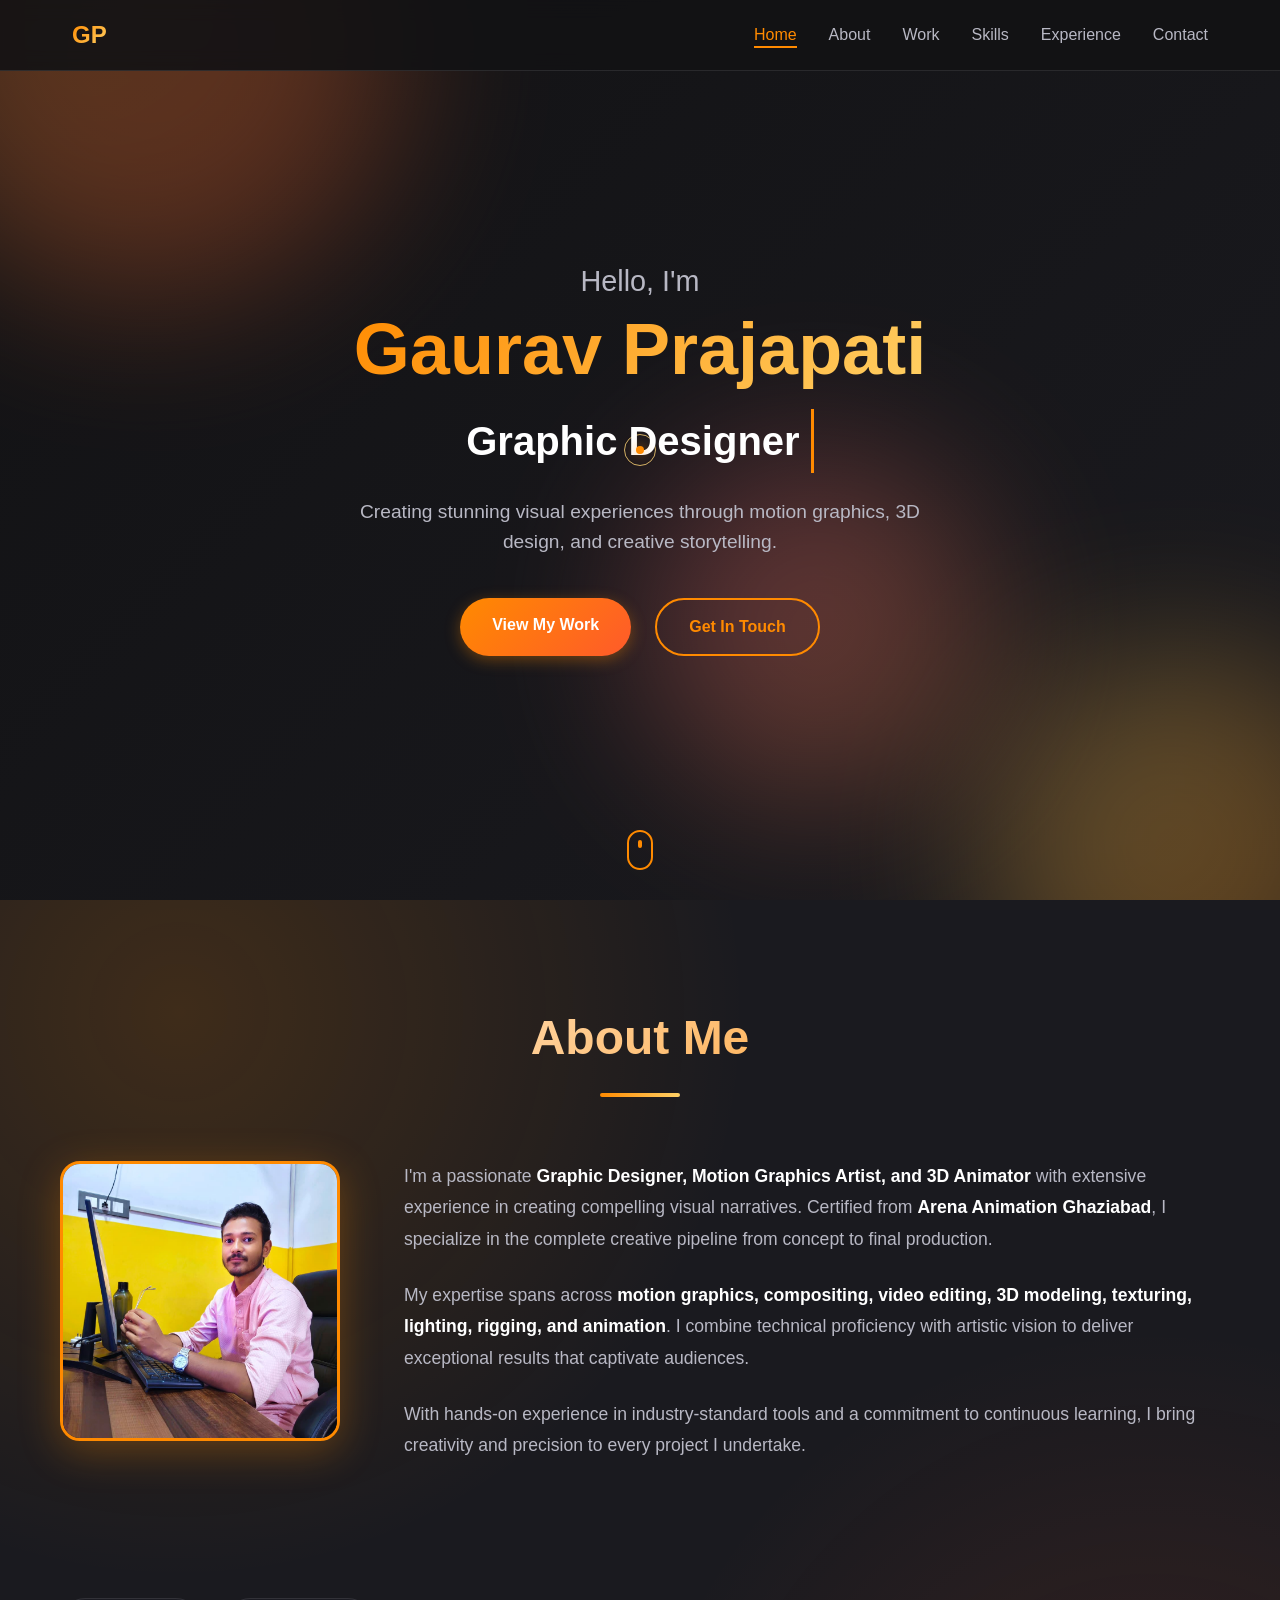
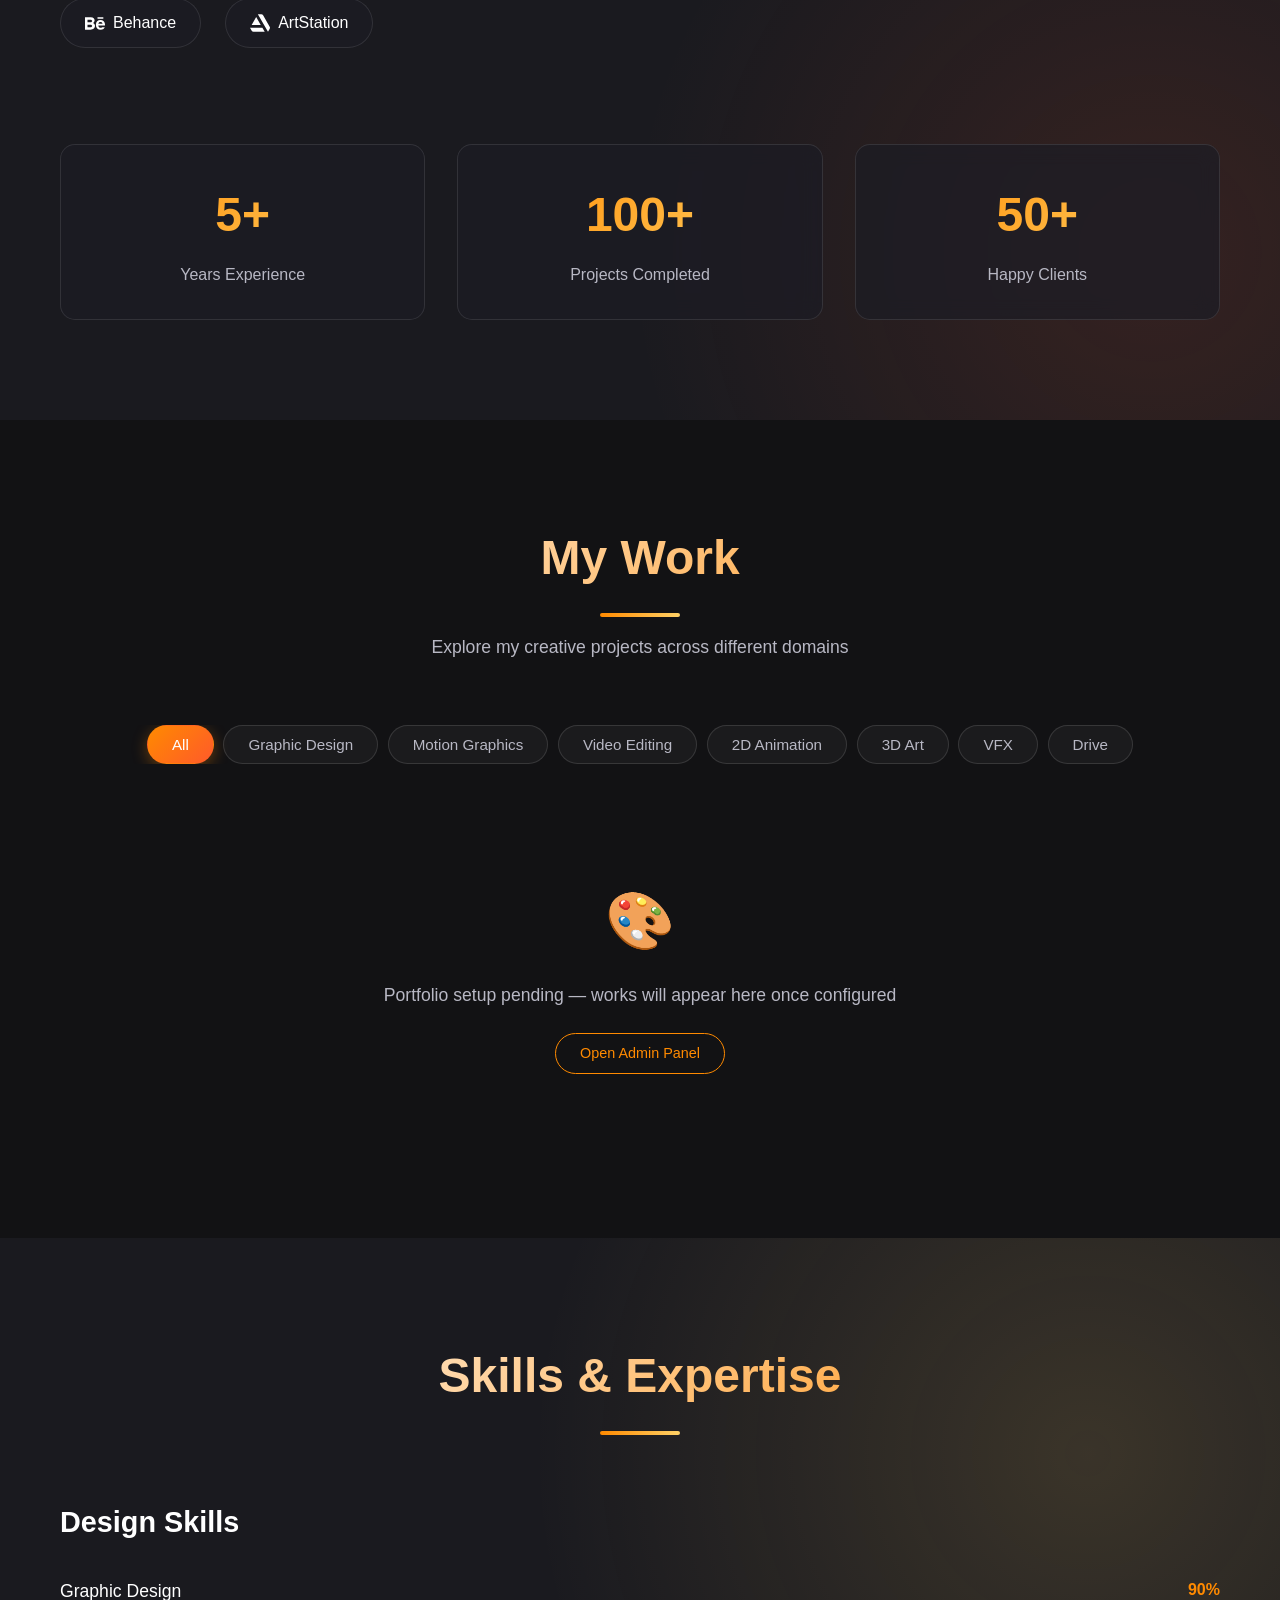
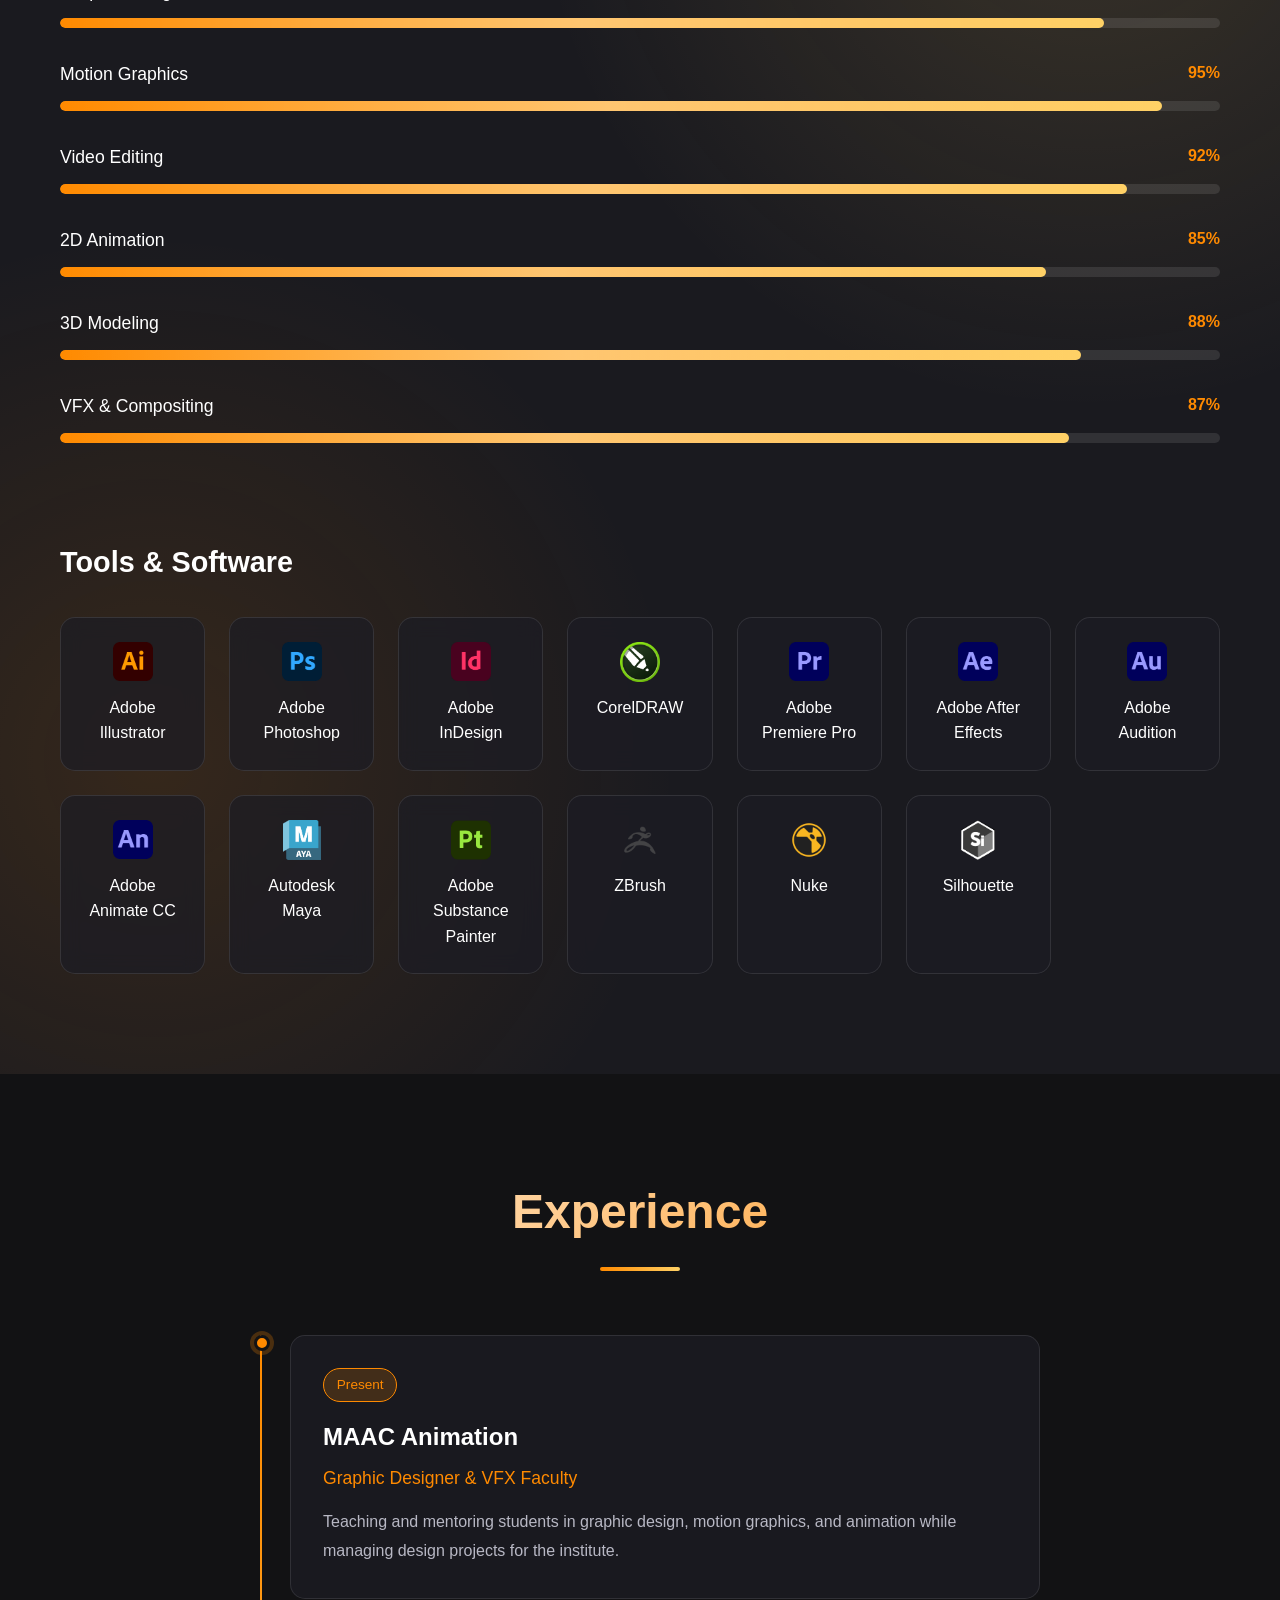
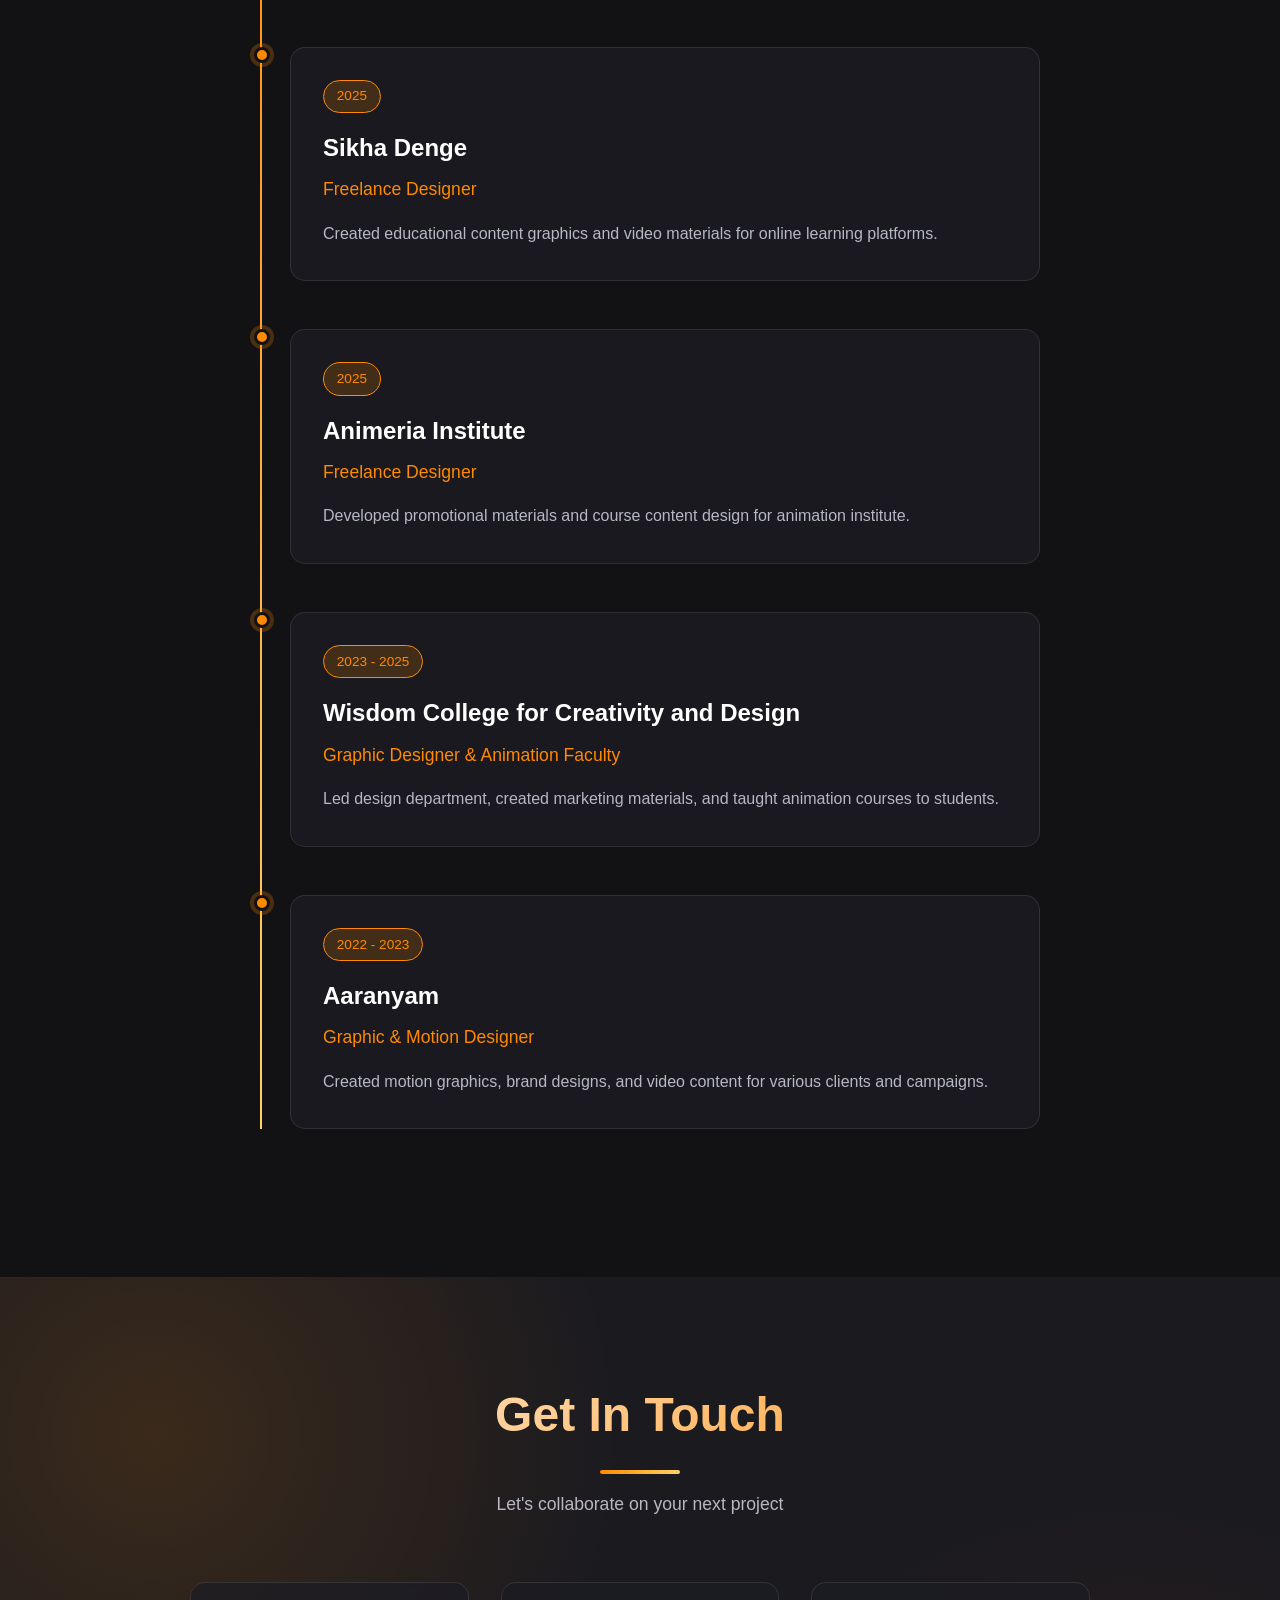
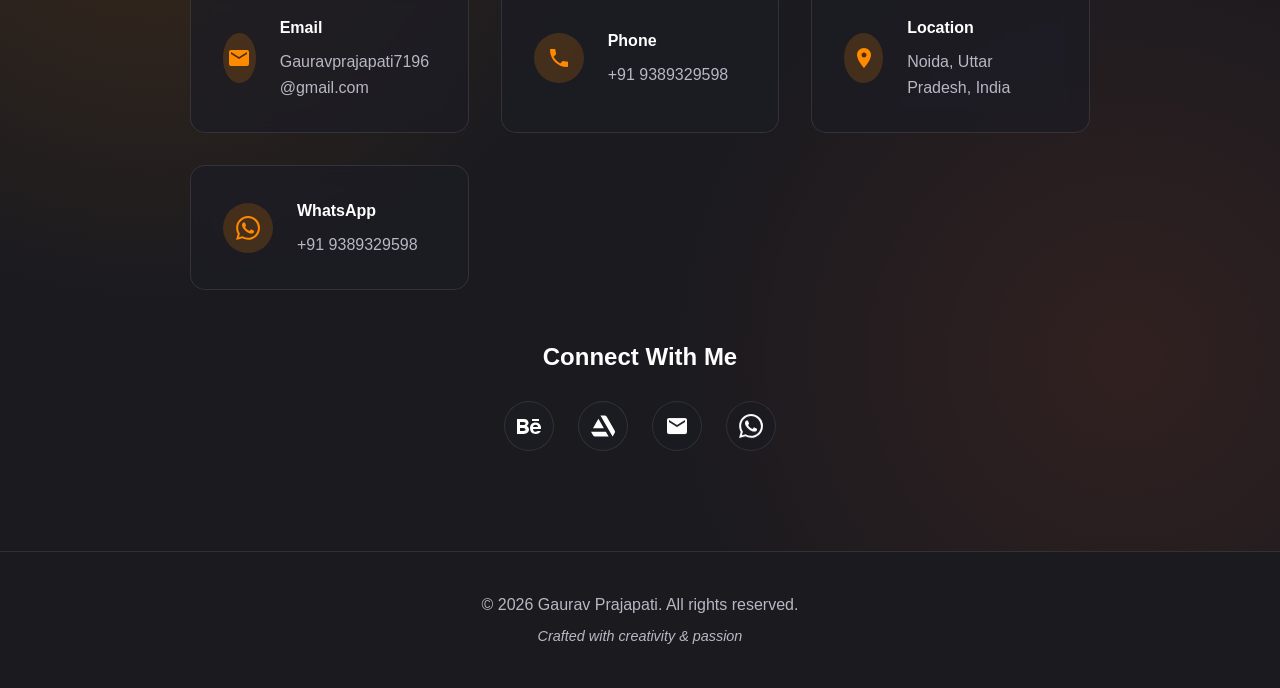
==== commit df6b5142: "Enhance portfolio visuals, animations, and drive showcase" ====
--- a/index.html
+++ b/index.html
@@ -143,6 +143,7 @@
                 <button class="work-filter" data-filter="2d-animation">2D Animation</button>
                 <button class="work-filter" data-filter="3d-art">3D Art</button>
                 <button class="work-filter" data-filter="vfx">VFX</button>
+                <button class="work-filter" data-filter="drive">Drive</button>
             </div>
 
             <!-- Works Gallery Grid -->
@@ -495,6 +496,7 @@
     <script src="https://www.gstatic.com/firebasejs/10.7.0/firebase-app-compat.js"></script>
     <script src="https://www.gstatic.com/firebasejs/10.7.0/firebase-firestore-compat.js"></script>
     <script type="module" src="https://unpkg.com/@google/model-viewer/dist/model-viewer.min.js"></script>
+    <script src="https://cdnjs.cloudflare.com/ajax/libs/gsap/3.12.5/gsap.min.js"></script>
     <script src="firebase-config.js"></script>
     <script src="script.js"></script>
 </body>
--- a/style.css
+++ b/style.css
@@ -35,6 +35,7 @@
     color: var(--text-primary);
     line-height: 1.6;
     overflow-x: hidden;
+    overflow-y: auto;
 }
 
 body.cursor-enabled {
@@ -84,7 +85,7 @@
     height: 32px;
     border: 1.5px solid rgba(255, 209, 102, 0.8);
     border-radius: 50%;
-    transition: width 0.2s ease, height 0.2s ease, border-color 0.2s ease, background 0.2s ease;
+    transition: width 0.15s ease, height 0.15s ease, border-color 0.15s ease, background 0.15s ease;
     mix-blend-mode: screen;
 }
 
@@ -108,7 +109,7 @@
     height: 7px;
     border-radius: 50%;
     background: rgba(255, 138, 0, 0.55);
-    animation: fadeTrail 0.7s ease-out forwards;
+    animation: fadeTrail 0.54s ease-out forwards;
 }
 
 @keyframes fadeTrail {
@@ -140,6 +141,7 @@
 .navbar.scrolled {
     background: rgba(26, 26, 31, 0.95);
     box-shadow: var(--shadow);
+    border-bottom-color: rgba(255, 138, 0, 0.26);
 }
 
 .nav-container {
@@ -430,6 +432,37 @@
 section {
     padding: 100px 20px;
     position: relative;
+    isolation: isolate;
+    transition: filter 0.45s ease;
+}
+
+section::before,
+section::after {
+    content: '';
+    position: absolute;
+    inset: 0;
+    pointer-events: none;
+    z-index: -1;
+    opacity: 0;
+    transition: opacity 0.5s ease;
+}
+
+section::before {
+    background: radial-gradient(circle at 20% 15%, rgba(255, 186, 84, 0.14), rgba(0, 0, 0, 0) 46%);
+}
+
+section::after {
+    background: linear-gradient(140deg, rgba(255, 138, 0, 0.12), rgba(255, 90, 42, 0.05) 42%, rgba(255, 255, 255, 0.01) 100%);
+}
+
+section.section-in-view {
+    transform: none;
+    filter: saturate(1.08);
+}
+
+section.section-in-view::before,
+section.section-in-view::after {
+    opacity: 1;
 }
 
 .section-header {
@@ -461,7 +494,10 @@
 
 /* ===== About Section ===== */
 .about {
-    background: var(--bg-darker);
+    background:
+        radial-gradient(circle at 14% 10%, rgba(255, 138, 0, 0.16), transparent 38%),
+        radial-gradient(circle at 90% 85%, rgba(255, 90, 42, 0.12), transparent 35%),
+        var(--bg-darker);
 }
 
 .about-content {
@@ -586,8 +622,14 @@
     justify-content: center;
     gap: 0.6rem;
     margin-bottom: 3rem;
-    flex-wrap: wrap;
+    flex-wrap: nowrap;
     padding: 0 10px;
+    overflow-x: auto;
+    scrollbar-width: none;
+}
+
+.work-filters::-webkit-scrollbar {
+    display: none;
 }
 
 .work-filter {
@@ -601,6 +643,7 @@
     cursor: pointer;
     transition: all 0.3s ease;
     white-space: nowrap;
+    flex: 0 0 auto;
 }
 
 .work-filter:hover {
@@ -773,9 +816,187 @@
     color: #fff;
 }
 
+.work-card-link {
+    text-decoration: none;
+    color: inherit;
+    display: block;
+}
+
+.work-drive-media {
+    min-height: 240px;
+    display: flex;
+    align-items: center;
+    justify-content: center;
+    background: linear-gradient(140deg, rgba(255, 138, 0, 0.35), rgba(255, 209, 102, 0.2));
+}
+
+.work-drive-icon {
+    font-size: 3rem;
+}
+
+.work-card-overlay-visible {
+    opacity: 1;
+}
+
+.section-target-pulse {
+    animation: targetPulse 0.9s ease-out;
+}
+
+@keyframes targetPulse {
+    0% {
+        transform: scale(0.985);
+        filter: brightness(1);
+    }
+    45% {
+        transform: scale(1.01);
+        filter: brightness(1.22);
+    }
+    100% {
+        transform: scale(1);
+        filter: brightness(1);
+    }
+}
+
+.section-switch-fx {
+    position: fixed;
+    inset: 0;
+    pointer-events: none;
+    z-index: 3800;
+    opacity: 0;
+    will-change: opacity;
+    display: none;
+}
+
+.cinematic-backdrop,
+.cinematic-flash,
+.cinematic-shockwave,
+.cinematic-trail,
+.cinematic-smoke,
+.cinematic-rocket,
+.cinematic-particles {
+    position: absolute;
+    left: 50%;
+    top: 50%;
+    transform: translate(-50%, -50%);
+}
+
+.cinematic-backdrop {
+    inset: 0;
+    left: auto;
+    top: auto;
+    transform: none;
+    background: radial-gradient(circle at center, rgba(255, 170, 75, 0.26), rgba(0, 0, 0, 0.72) 52%, rgba(0, 0, 0, 0.95) 100%);
+}
+
+.cinematic-flash {
+    width: min(58vw, 920px);
+    height: min(58vw, 920px);
+    border-radius: 50%;
+    background: radial-gradient(circle, rgba(255, 245, 222, 0.95) 0%, rgba(255, 181, 112, 0.55) 28%, rgba(255, 124, 56, 0.08) 62%, rgba(255, 124, 56, 0) 80%);
+}
+
+.cinematic-shockwave {
+    width: 120px;
+    height: 120px;
+    border-radius: 50%;
+    border: 3px solid rgba(255, 224, 173, 0.85);
+    box-shadow: 0 0 65px rgba(255, 153, 61, 0.62), inset 0 0 24px rgba(255, 224, 173, 0.4);
+}
+
+.cinematic-trail {
+    width: min(70vw, 980px);
+    height: 22px;
+    transform-origin: center center;
+    border-radius: 999px;
+    background: linear-gradient(90deg, rgba(255, 255, 255, 0), rgba(255, 231, 191, 0.85) 35%, rgba(255, 138, 59, 0.98) 70%, rgba(255, 86, 22, 1));
+    box-shadow: 0 0 44px rgba(255, 138, 0, 0.85);
+}
+
+.cinematic-smoke {
+    width: min(40vw, 540px);
+    height: min(40vw, 540px);
+    border-radius: 50%;
+    background: radial-gradient(circle, rgba(255, 180, 120, 0.55) 0%, rgba(255, 121, 41, 0.2) 38%, rgba(26, 26, 31, 0) 72%);
+    filter: blur(2px);
+}
+
+.cinematic-rocket {
+    font-size: clamp(5rem, 12vw, 10rem);
+    text-shadow: 0 0 36px rgba(255, 201, 135, 0.95), 0 0 80px rgba(255, 121, 34, 0.95);
+    filter: drop-shadow(0 0 24px rgba(255, 140, 56, 0.9));
+}
+
+.cinematic-particles {
+    width: 1px;
+    height: 1px;
+}
+
+.cinematic-particles span {
+    position: absolute;
+    width: 10px;
+    height: 10px;
+    border-radius: 50%;
+    background: radial-gradient(circle, rgba(255, 235, 202, 1) 0%, rgba(255, 132, 39, 0.2) 70%, rgba(255, 132, 39, 0) 100%);
+    transform: translate(-50%, -50%);
+}
+
+.section-switch-fx.is-playing {
+    animation: fxBackdropPulse 0.95s ease-out;
+}
+
+.section-switch-fx.is-playing .cinematic-rocket {
+    animation: fxRocketLaunch 0.95s cubic-bezier(0.2, 0.75, 0.2, 1);
+}
+
+.section-switch-fx.is-playing .cinematic-shockwave {
+    animation: fxShockwave 0.95s ease-out;
+}
+
+.section-switch-fx.is-playing .cinematic-trail {
+    animation: fxTrail 0.95s ease-out;
+}
+
+.section-switch-fx.is-playing .cinematic-smoke,
+.section-switch-fx.is-playing .cinematic-flash {
+    animation: fxFlashSmoke 0.95s ease-out;
+}
+
+@keyframes fxBackdropPulse {
+    0% { opacity: 0; }
+    20% { opacity: 1; }
+    100% { opacity: 0; }
+}
+
+@keyframes fxRocketLaunch {
+    0% { transform: translate(-50%, -50%) scale(0.15); opacity: 0; }
+    35% { transform: translate(-50%, -50%) scale(1.9); opacity: 1; }
+    100% { transform: translate(-50%, -260%) scale(0.95); opacity: 0; }
+}
+
+@keyframes fxShockwave {
+    0% { transform: translate(-50%, -50%) scale(0.12); opacity: 0; }
+    20% { opacity: 1; }
+    100% { transform: translate(-50%, -50%) scale(8); opacity: 0; }
+}
+
+@keyframes fxTrail {
+    0% { transform: translate(-50%, -50%) scaleX(0.2); opacity: 0; }
+    35% { opacity: 0.95; }
+    100% { transform: translate(-50%, -220%) scaleX(1.2); opacity: 0; }
+}
+
+@keyframes fxFlashSmoke {
+    0% { opacity: 0; }
+    20% { opacity: 0.9; }
+    100% { opacity: 0; }
+}
+
 /* ===== Skills Section ===== */
 .skills {
-    background: var(--bg-darker);
+    background:
+        radial-gradient(circle at 85% 15%, rgba(255, 209, 102, 0.14), transparent 34%),
+        radial-gradient(circle at 12% 78%, rgba(255, 138, 0, 0.12), transparent 33%),
+        var(--bg-darker);
 }
 
 .skills-content {
@@ -968,7 +1189,10 @@
 
 /* ===== Contact Section ===== */
 .contact {
-    background: var(--bg-darker);
+    background:
+        radial-gradient(circle at 12% 18%, rgba(255, 138, 0, 0.14), transparent 36%),
+        radial-gradient(circle at 88% 78%, rgba(255, 90, 42, 0.1), transparent 36%),
+        var(--bg-darker);
 }
 
 .contact-content {
@@ -1159,6 +1383,10 @@
     .contact-info {
         grid-template-columns: 1fr;
     }
+
+    section.section-in-view {
+        transform: none;
+    }
 }
 
 @media (max-width: 480px) {
@@ -1203,7 +1431,7 @@
 .reveal {
     opacity: 0;
     transform: translateY(50px);
-    transition: all 0.8s ease;
+    transition: opacity 0.62s ease, transform 0.62s ease;
 }
 
 .reveal.active {
@@ -1397,12 +1625,18 @@
         margin-bottom: 0.8rem;
     }
     .work-filters {
+        justify-content: flex-start;
         gap: 0.4rem;
         margin-bottom: 2rem;
+        padding-bottom: 0.25rem;
     }
     .work-filter {
         padding: 0.45rem 1rem;
         font-size: 0.82rem;
+    }
+
+    .work-drive-media {
+        min-height: 180px;
     }
 }
 
